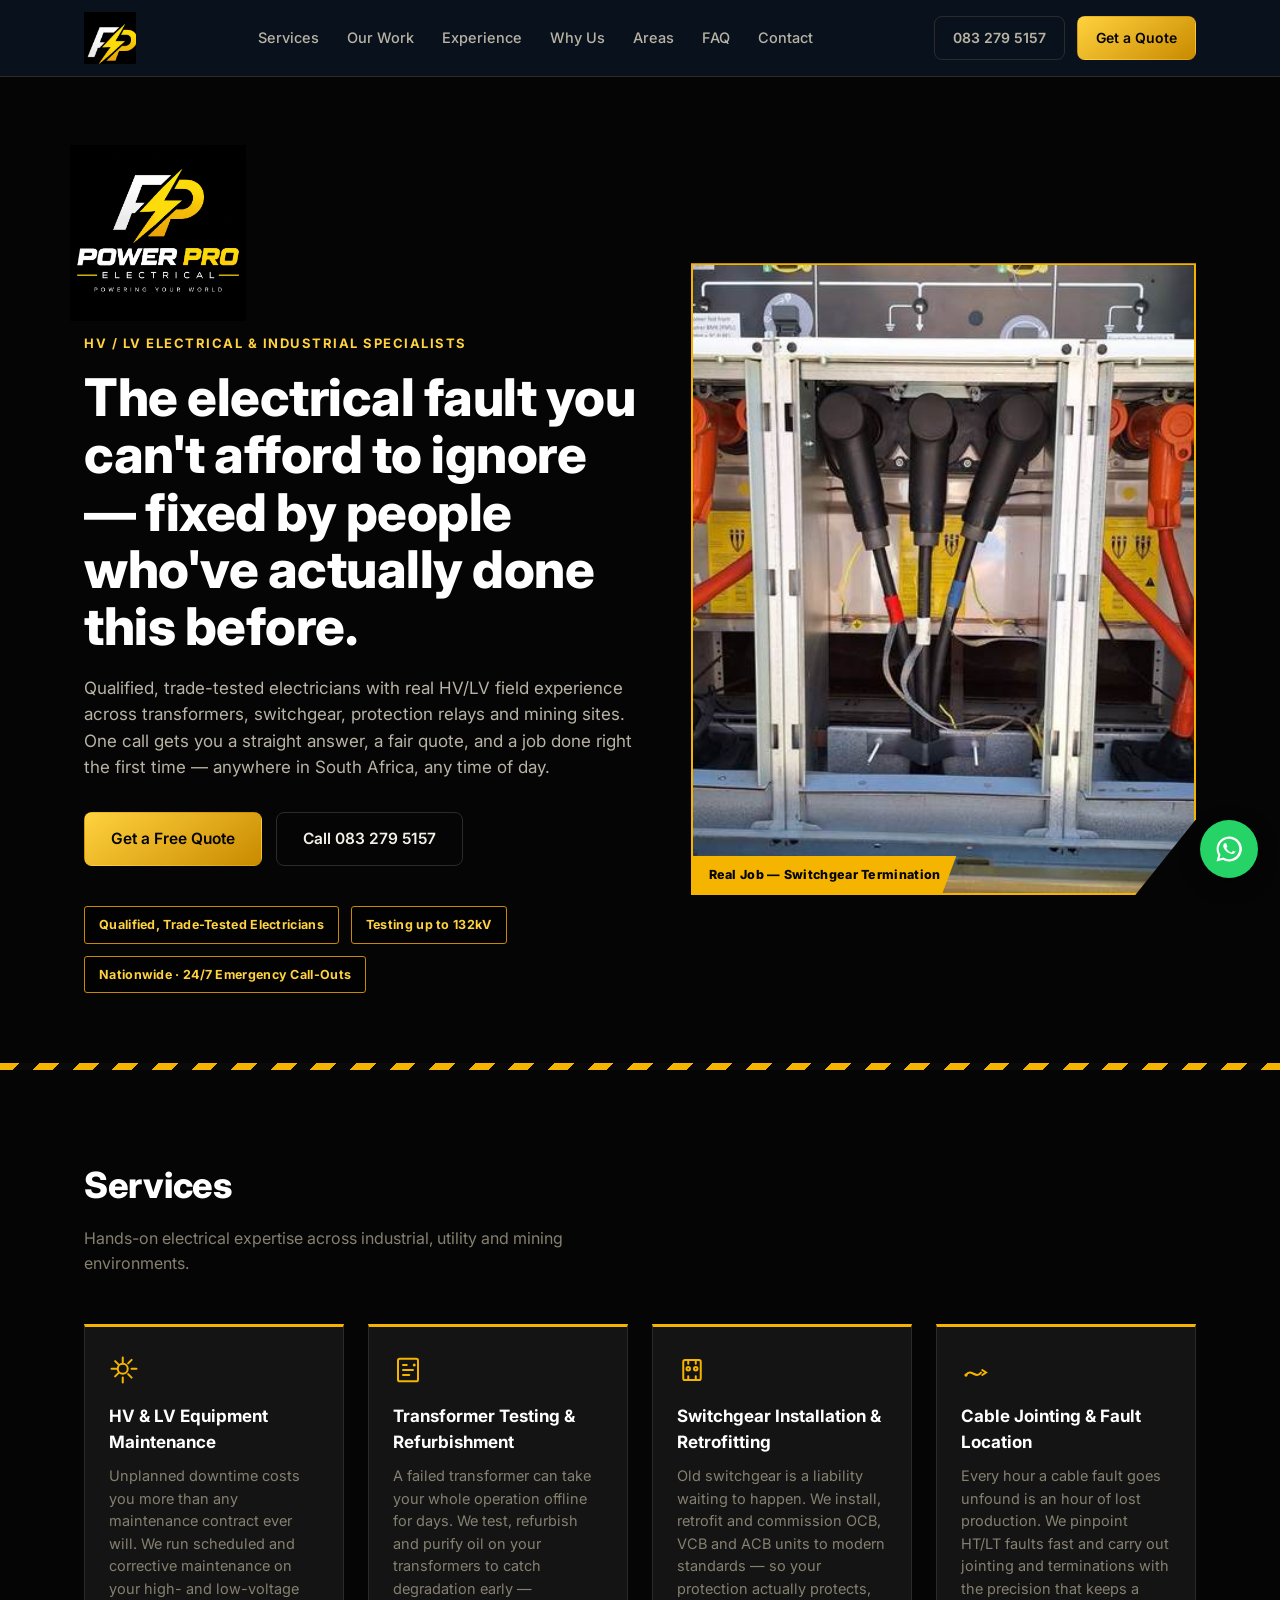
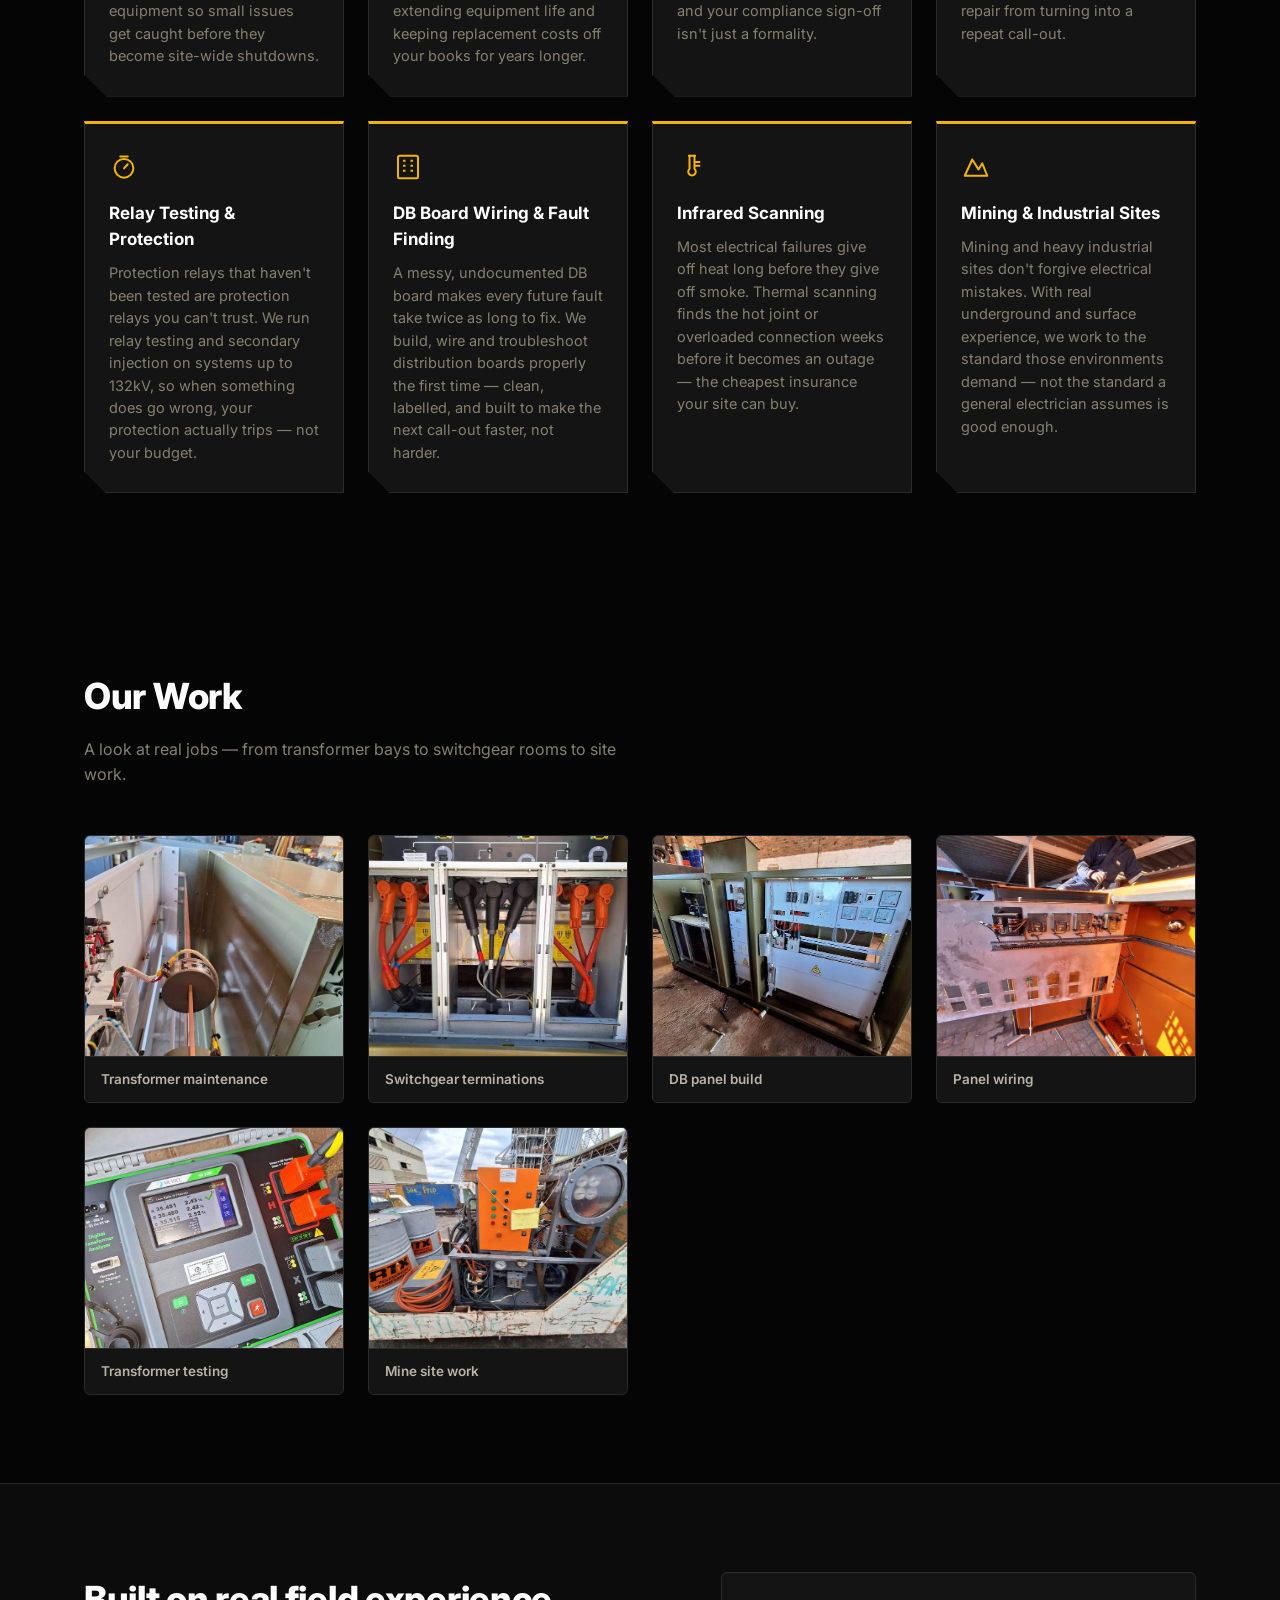
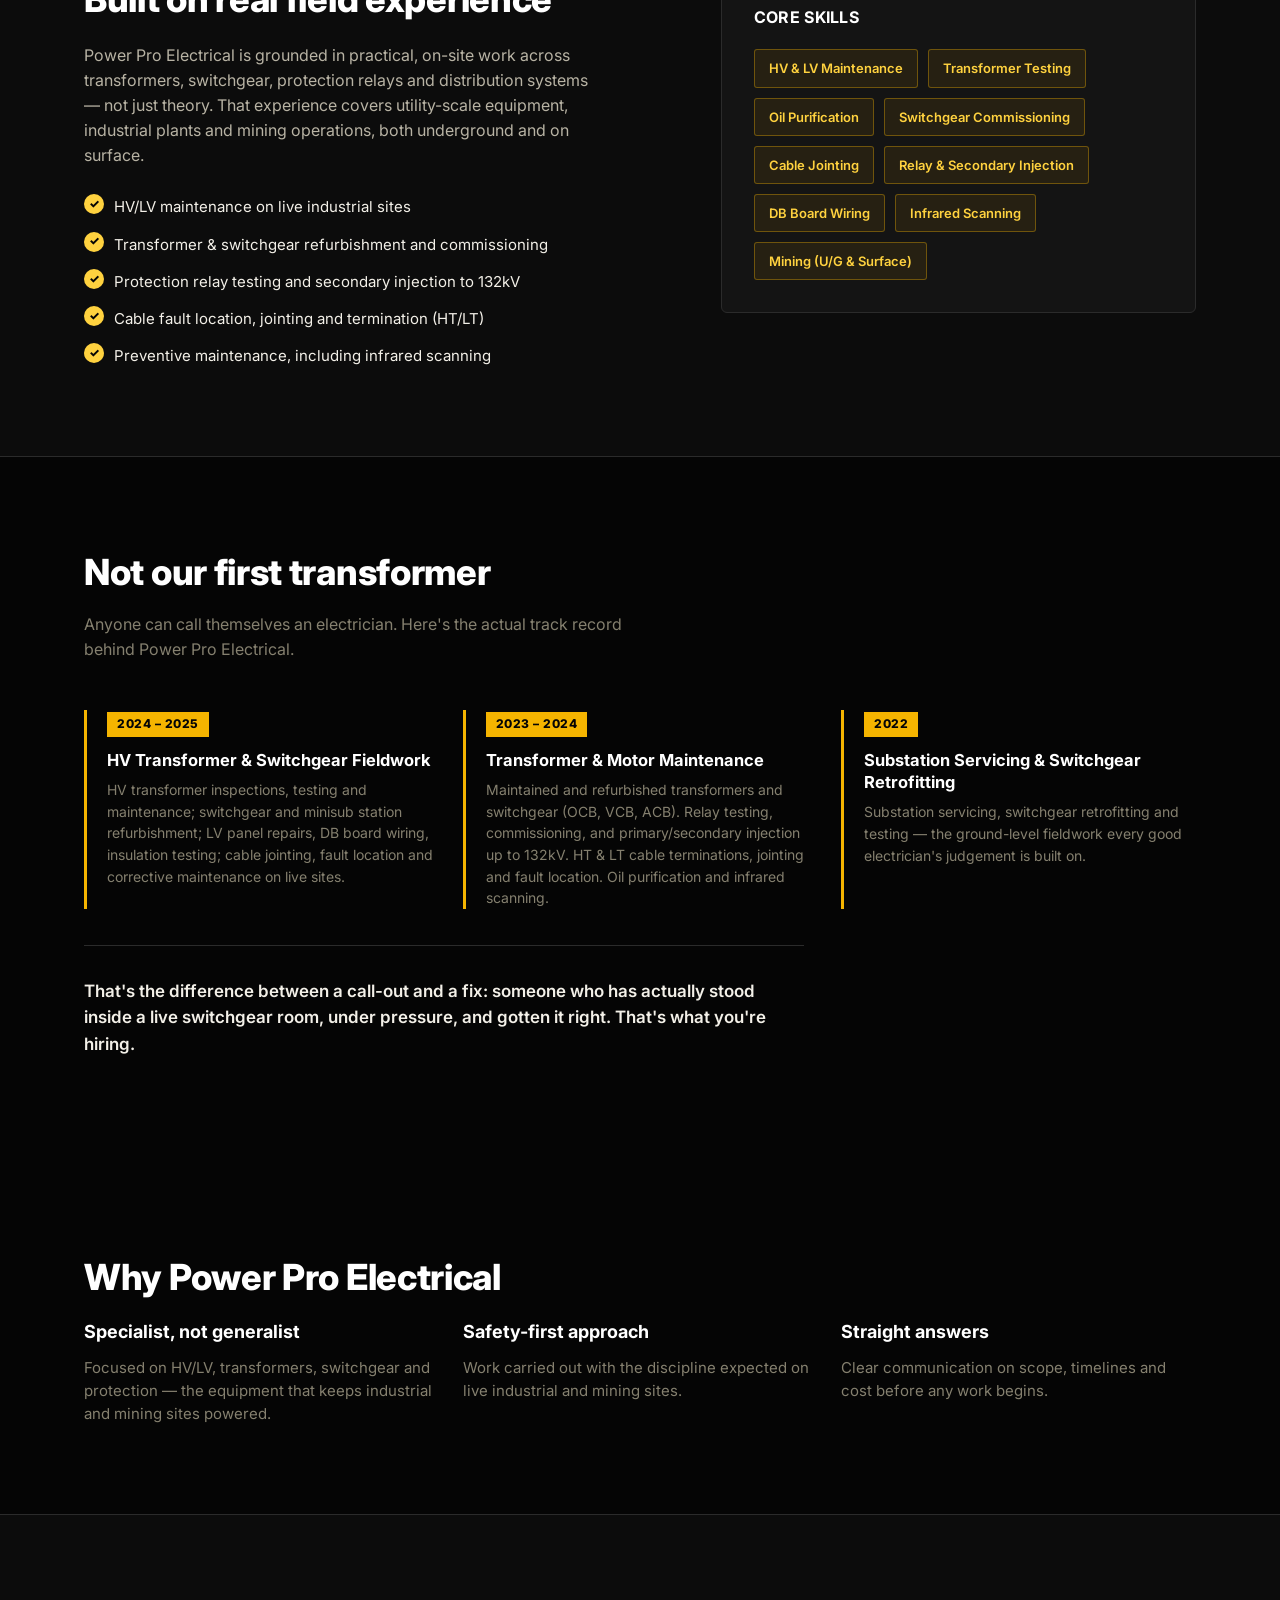
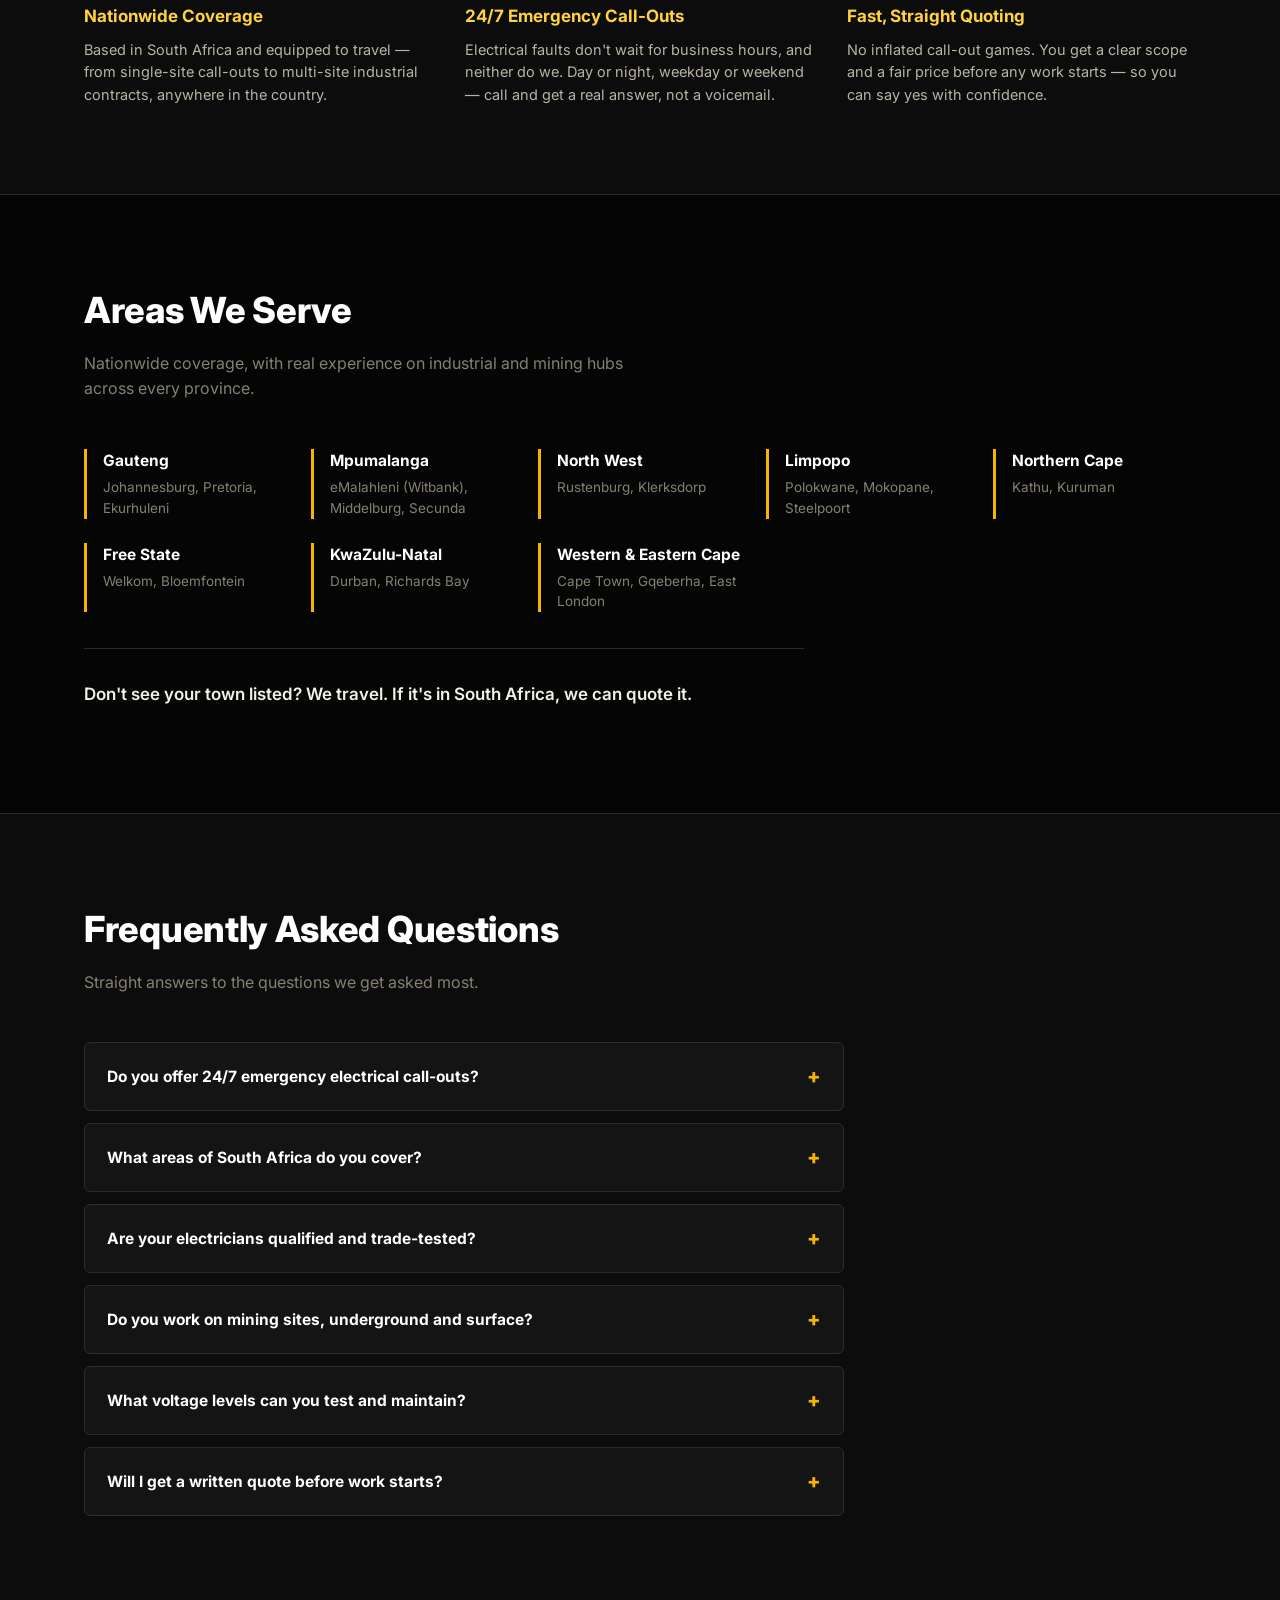
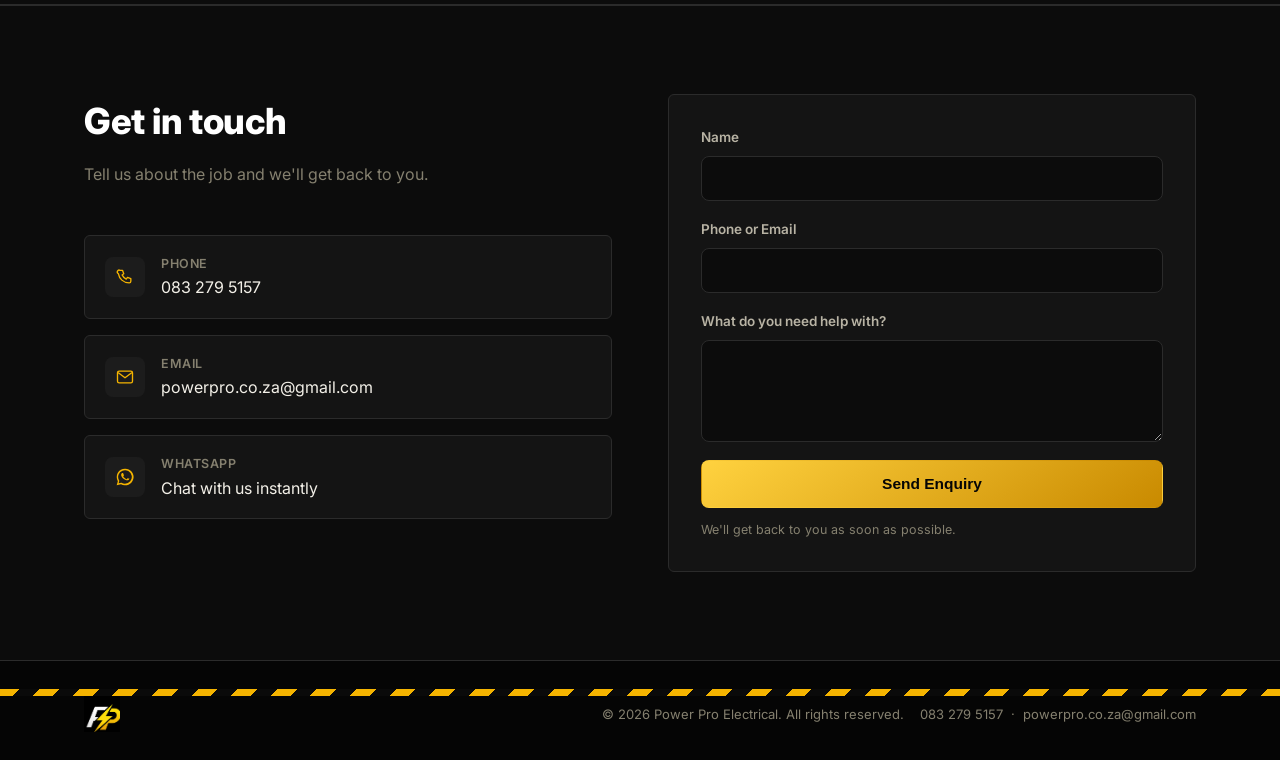
==== index.html @ 04af4ffd "Improve SEO and organic reach: Areas We Serve + FAQ content, richer structured data, image sitemap C" ====
<!DOCTYPE html>
<html lang="en">
<head>
<meta charset="UTF-8">
<meta name="viewport" content="width=device-width, initial-scale=1.0">
<title>Power Pro Electrical | HV/LV Industrial Electrical Specialists</title>
<meta name="description" content="Power Pro Electrical — HV/LV maintenance, transformer testing & refurbishment, switchgear installation, cable jointing, relay testing and mining/industrial electrical services.">
<link rel="canonical" href="https://powerproservices.co.za/">
<meta property="og:type" content="website">
<meta property="og:site_name" content="Power Pro Electrical">
<meta property="og:title" content="Power Pro Electrical | HV/LV Industrial Electrical Specialists">
<meta property="og:description" content="Qualified, trade-tested electricians with real HV/LV field experience across transformers, switchgear, protection relays and mining sites. Nationwide, 24/7 emergency call-outs.">
<meta property="og:url" content="https://powerproservices.co.za/">
<meta property="og:image" content="https://powerproservices.co.za/images/logo-full.jpg">
<meta property="og:image:width" content="1254">
<meta property="og:image:height" content="1254">
<meta name="twitter:card" content="summary_large_image">
<meta name="twitter:title" content="Power Pro Electrical | HV/LV Industrial Electrical Specialists">
<meta name="twitter:description" content="Qualified, trade-tested electricians — HV/LV, transformers, switchgear, mining sites. Nationwide, 24/7 emergency call-outs.">
<meta name="twitter:image" content="https://powerproservices.co.za/images/logo-full.jpg">
<script type="application/ld+json">
{
  "@context": "https://schema.org",
  "@type": "Electrician",
  "name": "Power Pro Electrical",
  "image": "https://powerproservices.co.za/images/logo-full.jpg",
  "telephone": "+27832795157",
  "email": "powerpro.co.za@gmail.com",
  "url": "https://powerproservices.co.za/",
  "areaServed": [
    {"@type": "AdministrativeArea", "name": "Gauteng"},
    {"@type": "AdministrativeArea", "name": "Mpumalanga"},
    {"@type": "AdministrativeArea", "name": "North West"},
    {"@type": "AdministrativeArea", "name": "Limpopo"},
    {"@type": "AdministrativeArea", "name": "Northern Cape"},
    {"@type": "AdministrativeArea", "name": "Free State"},
    {"@type": "AdministrativeArea", "name": "KwaZulu-Natal"},
    {"@type": "AdministrativeArea", "name": "Western Cape"},
    {"@type": "AdministrativeArea", "name": "Eastern Cape"}
  ],
  "priceRange": "$$",
  "openingHoursSpecification": {
    "@type": "OpeningHoursSpecification",
    "dayOfWeek": ["Monday","Tuesday","Wednesday","Thursday","Friday","Saturday","Sunday"],
    "opens": "00:00",
    "closes": "23:59"
  },
  "description": "Qualified, trade-tested electricians specialising in HV/LV maintenance, transformer testing & refurbishment, switchgear installation, cable jointing, relay protection testing and mining/industrial electrical work. Nationwide coverage with 24/7 emergency call-outs.",
  "hasOfferCatalog": {
    "@type": "OfferCatalog",
    "name": "Electrical Services",
    "itemListElement": [
      {"@type": "Offer", "itemOffered": {"@type": "Service", "name": "HV & LV Equipment Maintenance"}},
      {"@type": "Offer", "itemOffered": {"@type": "Service", "name": "Transformer Testing & Refurbishment"}},
      {"@type": "Offer", "itemOffered": {"@type": "Service", "name": "Switchgear Installation & Retrofitting"}},
      {"@type": "Offer", "itemOffered": {"@type": "Service", "name": "Cable Jointing & Fault Location"}},
      {"@type": "Offer", "itemOffered": {"@type": "Service", "name": "Relay Testing & Protection"}},
      {"@type": "Offer", "itemOffered": {"@type": "Service", "name": "DB Board Wiring & Fault Finding"}},
      {"@type": "Offer", "itemOffered": {"@type": "Service", "name": "Infrared Scanning"}},
      {"@type": "Offer", "itemOffered": {"@type": "Service", "name": "Mining & Industrial Electrical Services"}}
    ]
  }
}
</script>
<script type="application/ld+json">
{
  "@context": "https://schema.org",
  "@type": "FAQPage",
  "mainEntity": [
    {
      "@type": "Question",
      "name": "Do you offer 24/7 emergency electrical call-outs?",
      "acceptedAnswer": {"@type": "Answer", "text": "Yes. Electrical faults don't wait for business hours, so we take emergency call-outs any time, day or night, seven days a week, anywhere in South Africa."}
    },
    {
      "@type": "Question",
      "name": "What areas of South Africa do you cover?",
      "acceptedAnswer": {"@type": "Answer", "text": "We work nationwide — Gauteng, Mpumalanga, North West, Limpopo, Northern Cape, Free State, KwaZulu-Natal, Western Cape and Eastern Cape — from single-site call-outs to multi-site industrial and mining contracts."}
    },
    {
      "@type": "Question",
      "name": "Are your electricians qualified and trade-tested?",
      "acceptedAnswer": {"@type": "Answer", "text": "Yes. Power Pro Electrical is built on qualified, trade-tested electricians with real HV/LV field experience, not just classroom theory."}
    },
    {
      "@type": "Question",
      "name": "Do you work on mining sites, underground and surface?",
      "acceptedAnswer": {"@type": "Answer", "text": "Yes. We have real underground and surface mining experience and work to the safety and technical standard those environments demand."}
    },
    {
      "@type": "Question",
      "name": "What voltage levels can you test and maintain?",
      "acceptedAnswer": {"@type": "Answer", "text": "We carry out relay testing, secondary injection, transformer and switchgear work on systems up to 132kV, across HV and LV equipment."}
    },
    {
      "@type": "Question",
      "name": "Will I get a written quote before work starts?",
      "acceptedAnswer": {"@type": "Answer", "text": "Always. You get a clear scope and a fair, written quote before any work begins — no inflated call-out games."}
    }
  ]
}
</script>
<link rel="preconnect" href="https://fonts.googleapis.com">
<link rel="preconnect" href="https://fonts.gstatic.com" crossorigin>
<link href="https://fonts.googleapis.com/css2?family=Inter:wght@400;500;600;700;800&display=swap" rel="stylesheet">
<link rel="icon" href="favicon.png" type="image/png">
<link rel="stylesheet" href="style.css">
</head>
<body>

<header class="site-header" id="top">
  <div class="container header-inner">
    <a href="#top" class="logo">
      <img src="images/logo-icon.png" alt="Power Pro Electrical" class="logo-icon-img">
    </a>
    <nav class="main-nav" id="main-nav">
      <a href="#services">Services</a>
      <a href="#work">Our Work</a>
      <a href="#experience">Experience</a>
      <a href="#why">Why Us</a>
      <a href="#areas">Areas</a>
      <a href="#faq">FAQ</a>
      <a href="#contact">Contact</a>
    </nav>
    <div class="header-actions">
      <a href="tel:0832795157" class="btn btn-ghost header-phone">083 279 5157</a>
      <a href="#contact" class="btn btn-primary">Get a Quote</a>
    </div>
    <button class="nav-toggle" id="nav-toggle" aria-label="Toggle menu" aria-expanded="false">
      <span></span><span></span><span></span>
    </button>
  </div>
</header>

<main>

  <section class="hero">
    <div class="container hero-inner">
      <div class="hero-text">
        <img src="images/logo-full.jpg" alt="Power Pro Electrical" class="hero-logo">
        <p class="eyebrow">HV / LV Electrical &amp; Industrial Specialists</p>
        <h1>The electrical fault you can't afford to ignore — fixed by people who've actually done this before.</h1>
        <p class="hero-sub">Qualified, trade-tested electricians with real HV/LV field experience across transformers, switchgear, protection relays and mining sites. One call gets you a straight answer, a fair quote, and a job done right the first time — anywhere in South Africa, any time of day.</p>
        <div class="hero-actions">
          <a href="#contact" class="btn btn-primary btn-lg">Get a Free Quote</a>
          <a href="tel:0832795157" class="btn btn-outline btn-lg">Call 083 279 5157</a>
        </div>
        <ul class="hero-badges">
          <li>Qualified, Trade-Tested Electricians</li>
          <li>Testing up to 132kV</li>
          <li>Nationwide · 24/7 Emergency Call-Outs</li>
        </ul>
      </div>
      <div class="hero-photo">
        <img src="images/switchgear-termination.jpeg" alt="Switchgear cable terminations">
        <span class="hero-photo-tag">Real Job — Switchgear Termination</span>
      </div>
    </div>
    <div class="hazard-stripe"></div>
  </section>

  <section class="services" id="services">
    <div class="container">
      <h2 class="section-title">Services</h2>
      <p class="section-lead">Hands-on electrical expertise across industrial, utility and mining environments.</p>
      <div class="grid services-grid">
        <div class="card">
          <div class="card-icon"><svg viewBox="0 0 24 24" fill="none" stroke="currentColor" stroke-width="1.6"><path d="M11 2v4M11 18v4M2 11h4M18 11h4M4.9 4.9l2.8 2.8M15.3 15.3l2.8 2.8M4.9 17.1l2.8-2.8M15.3 6.7l2.8-2.8" stroke-linecap="round"/><circle cx="11" cy="11" r="4"/></svg></div>
          <h3>HV &amp; LV Equipment Maintenance</h3>
          <p>Unplanned downtime costs you more than any maintenance contract ever will. We run scheduled and corrective maintenance on your high- and low-voltage equipment so small issues get caught before they become site-wide shutdowns.</p>
        </div>
        <div class="card">
          <div class="card-icon"><svg viewBox="0 0 24 24" fill="none" stroke="currentColor" stroke-width="1.6"><rect x="4" y="3" width="16" height="18" rx="1.5"/><path d="M8 8h3M8 12h8M8 16h5" stroke-linecap="round"/><circle cx="17" cy="8" r="1.2" fill="currentColor" stroke="none"/></svg></div>
          <h3>Transformer Testing &amp; Refurbishment</h3>
          <p>A failed transformer can take your whole operation offline for days. We test, refurbish and purify oil on your transformers to catch degradation early — extending equipment life and keeping replacement costs off your books for years longer.</p>
        </div>
        <div class="card">
          <div class="card-icon"><svg viewBox="0 0 24 24" fill="none" stroke="currentColor" stroke-width="1.6"><rect x="5" y="4" width="14" height="16" rx="1.5"/><path d="M9 4v3M15 4v3M9 17v3M15 17v3" stroke-linecap="round"/><circle cx="9" cy="11" r="1.4"/><circle cx="15" cy="11" r="1.4"/></svg></div>
          <h3>Switchgear Installation &amp; Retrofitting</h3>
          <p>Old switchgear is a liability waiting to happen. We install, retrofit and commission OCB, VCB and ACB units to modern standards — so your protection actually protects, and your compliance sign-off isn't just a formality.</p>
        </div>
        <div class="card">
          <div class="card-icon"><svg viewBox="0 0 24 24" fill="none" stroke="currentColor" stroke-width="1.6" stroke-linecap="round"><path d="M4 16c4-6 8 4 12-2M17 12l3 2-3 2"/><circle cx="4" cy="16" r="1.3" fill="currentColor" stroke="none"/></svg></div>
          <h3>Cable Jointing &amp; Fault Location</h3>
          <p>Every hour a cable fault goes unfound is an hour of lost production. We pinpoint HT/LT faults fast and carry out jointing and terminations with the precision that keeps a repair from turning into a repeat call-out.</p>
        </div>
        <div class="card">
          <div class="card-icon"><svg viewBox="0 0 24 24" fill="none" stroke="currentColor" stroke-width="1.6"><circle cx="12" cy="13" r="7.5"/><path d="M12 13l3-3.2M9 3.5h6" stroke-linecap="round"/></svg></div>
          <h3>Relay Testing &amp; Protection</h3>
          <p>Protection relays that haven't been tested are protection relays you can't trust. We run relay testing and secondary injection on systems up to 132kV, so when something does go wrong, your protection actually trips — not your budget.</p>
        </div>
        <div class="card">
          <div class="card-icon"><svg viewBox="0 0 24 24" fill="none" stroke="currentColor" stroke-width="1.6"><rect x="4" y="3" width="16" height="18" rx="1.5"/><path d="M8 7h2M14 7h2M8 11h2M14 11h2M8 15h2M14 15h2"/></svg></div>
          <h3>DB Board Wiring &amp; Fault Finding</h3>
          <p>A messy, undocumented DB board makes every future fault take twice as long to fix. We build, wire and troubleshoot distribution boards properly the first time — clean, labelled, and built to make the next call-out faster, not harder.</p>
        </div>
        <div class="card">
          <div class="card-icon"><svg viewBox="0 0 24 24" fill="none" stroke="currentColor" stroke-width="1.6" stroke-linecap="round"><path d="M10 3v10.5a3 3 0 1 0 4 0V3"/><path d="M9.5 3h5"/><path d="M15 8h3M15 11h3"/></svg></div>
          <h3>Infrared Scanning</h3>
          <p>Most electrical failures give off heat long before they give off smoke. Thermal scanning finds the hot joint or overloaded connection weeks before it becomes an outage — the cheapest insurance your site can buy.</p>
        </div>
        <div class="card">
          <div class="card-icon"><svg viewBox="0 0 24 24" fill="none" stroke="currentColor" stroke-width="1.6" stroke-linecap="round" stroke-linejoin="round"><path d="M3 19l6-13 5 8 3-5 4 10z"/></svg></div>
          <h3>Mining &amp; Industrial Sites</h3>
          <p>Mining and heavy industrial sites don't forgive electrical mistakes. With real underground and surface experience, we work to the standard those environments demand — not the standard a general electrician assumes is good enough.</p>
        </div>
      </div>
    </div>
  </section>

  <section class="gallery" id="work">
    <div class="container">
      <h2 class="section-title">Our Work</h2>
      <p class="section-lead">A look at real jobs — from transformer bays to switchgear rooms to site work.</p>
      <div class="grid gallery-grid">
        <figure class="gallery-item">
          <img src="images/transformer-internal.jpeg" alt="Transformer internals during maintenance" loading="lazy">
          <figcaption>Transformer maintenance</figcaption>
        </figure>
        <figure class="gallery-item">
          <img src="images/switchgear-termination.jpeg" alt="Switchgear cable terminations" loading="lazy">
          <figcaption>Switchgear terminations</figcaption>
        </figure>
        <figure class="gallery-item">
          <img src="images/db-panel-build.jpeg" alt="Distribution board panel build" loading="lazy">
          <figcaption>DB panel build</figcaption>
        </figure>
        <figure class="gallery-item">
          <img src="images/panel-wiring.jpeg" alt="Panel wiring installation" loading="lazy">
          <figcaption>Panel wiring</figcaption>
        </figure>
        <figure class="gallery-item">
          <img src="images/transformer-testing.jpeg" alt="Digital transformer analyser during testing" loading="lazy">
          <figcaption>Transformer testing</figcaption>
        </figure>
        <figure class="gallery-item">
          <img src="images/mine-site-oil-purification.jpeg" alt="Oil purification equipment on a mine site" loading="lazy">
          <figcaption>Mine site work</figcaption>
        </figure>
      </div>
    </div>
  </section>

  <section class="expertise" id="expertise">
    <div class="container expertise-inner">
      <div class="expertise-copy">
        <h2 class="section-title">Built on real field experience</h2>
        <p>Power Pro Electrical is grounded in practical, on-site work across transformers, switchgear, protection relays and distribution systems — not just theory. That experience covers utility-scale equipment, industrial plants and mining operations, both underground and on surface.</p>
        <ul class="checklist">
          <li>HV/LV maintenance on live industrial sites</li>
          <li>Transformer &amp; switchgear refurbishment and commissioning</li>
          <li>Protection relay testing and secondary injection to 132kV</li>
          <li>Cable fault location, jointing and termination (HT/LT)</li>
          <li>Preventive maintenance, including infrared scanning</li>
        </ul>
      </div>
      <div class="expertise-panel">
        <h3>Core Skills</h3>
        <div class="skill-tags">
          <span>HV &amp; LV Maintenance</span>
          <span>Transformer Testing</span>
          <span>Oil Purification</span>
          <span>Switchgear Commissioning</span>
          <span>Cable Jointing</span>
          <span>Relay &amp; Secondary Injection</span>
          <span>DB Board Wiring</span>
          <span>Infrared Scanning</span>
          <span>Mining (U/G &amp; Surface)</span>
        </div>
      </div>
    </div>
  </section>

  <section class="experience" id="experience">
    <div class="container">
      <h2 class="section-title">Not our first transformer</h2>
      <p class="section-lead">Anyone can call themselves an electrician. Here's the actual track record behind Power Pro Electrical.</p>
      <div class="grid timeline-grid">
        <div class="timeline-item">
          <span class="timeline-date">2024 – 2025</span>
          <h3>HV Transformer &amp; Switchgear Fieldwork</h3>
          <p>HV transformer inspections, testing and maintenance; switchgear and minisub station refurbishment; LV panel repairs, DB board wiring, insulation testing; cable jointing, fault location and corrective maintenance on live sites.</p>
        </div>
        <div class="timeline-item">
          <span class="timeline-date">2023 – 2024</span>
          <h3>Transformer &amp; Motor Maintenance</h3>
          <p>Maintained and refurbished transformers and switchgear (OCB, VCB, ACB). Relay testing, commissioning, and primary/secondary injection up to 132kV. HT &amp; LT cable terminations, jointing and fault location. Oil purification and infrared scanning.</p>
        </div>
        <div class="timeline-item">
          <span class="timeline-date">2022</span>
          <h3>Substation Servicing &amp; Switchgear Retrofitting</h3>
          <p>Substation servicing, switchgear retrofitting and testing — the ground-level fieldwork every good electrician's judgement is built on.</p>
        </div>
      </div>
      <p class="experience-close">That's the difference between a call-out and a fix: someone who has actually stood inside a live switchgear room, under pressure, and gotten it right. That's what you're hiring.</p>
    </div>
  </section>

  <section class="why" id="why">
    <div class="container">
      <h2 class="section-title">Why Power Pro Electrical</h2>
      <div class="grid why-grid">
        <div class="why-item">
          <h3>Specialist, not generalist</h3>
          <p>Focused on HV/LV, transformers, switchgear and protection — the equipment that keeps industrial and mining sites powered.</p>
        </div>
        <div class="why-item">
          <h3>Safety-first approach</h3>
          <p>Work carried out with the discipline expected on live industrial and mining sites.</p>
        </div>
        <div class="why-item">
          <h3>Straight answers</h3>
          <p>Clear communication on scope, timelines and cost before any work begins.</p>
        </div>
      </div>
    </div>
  </section>

  <section class="coverage" id="coverage">
    <div class="container coverage-inner">
      <div class="coverage-item">
        <h3>Nationwide Coverage</h3>
        <p>Based in South Africa and equipped to travel — from single-site call-outs to multi-site industrial contracts, anywhere in the country.</p>
      </div>
      <div class="coverage-item">
        <h3>24/7 Emergency Call-Outs</h3>
        <p>Electrical faults don't wait for business hours, and neither do we. Day or night, weekday or weekend — call and get a real answer, not a voicemail.</p>
      </div>
      <div class="coverage-item">
        <h3>Fast, Straight Quoting</h3>
        <p>No inflated call-out games. You get a clear scope and a fair price before any work starts — so you can say yes with confidence.</p>
      </div>
    </div>
  </section>

  <section class="areas" id="areas">
    <div class="container">
      <h2 class="section-title">Areas We Serve</h2>
      <p class="section-lead">Nationwide coverage, with real experience on industrial and mining hubs across every province.</p>
      <div class="grid areas-grid">
        <div class="area-item"><h3>Gauteng</h3><p>Johannesburg, Pretoria, Ekurhuleni</p></div>
        <div class="area-item"><h3>Mpumalanga</h3><p>eMalahleni (Witbank), Middelburg, Secunda</p></div>
        <div class="area-item"><h3>North West</h3><p>Rustenburg, Klerksdorp</p></div>
        <div class="area-item"><h3>Limpopo</h3><p>Polokwane, Mokopane, Steelpoort</p></div>
        <div class="area-item"><h3>Northern Cape</h3><p>Kathu, Kuruman</p></div>
        <div class="area-item"><h3>Free State</h3><p>Welkom, Bloemfontein</p></div>
        <div class="area-item"><h3>KwaZulu-Natal</h3><p>Durban, Richards Bay</p></div>
        <div class="area-item"><h3>Western &amp; Eastern Cape</h3><p>Cape Town, Gqeberha, East London</p></div>
      </div>
      <p class="experience-close">Don't see your town listed? We travel. If it's in South Africa, we can quote it.</p>
    </div>
  </section>

  <section class="faq" id="faq">
    <div class="container">
      <h2 class="section-title">Frequently Asked Questions</h2>
      <p class="section-lead">Straight answers to the questions we get asked most.</p>
      <div class="faq-list">
        <details class="faq-item">
          <summary>Do you offer 24/7 emergency electrical call-outs?</summary>
          <p>Yes. Electrical faults don't wait for business hours, so we take emergency call-outs any time, day or night, seven days a week, anywhere in South Africa.</p>
        </details>
        <details class="faq-item">
          <summary>What areas of South Africa do you cover?</summary>
          <p>We work nationwide — from single-site call-outs to multi-site industrial and mining contracts, in every province.</p>
        </details>
        <details class="faq-item">
          <summary>Are your electricians qualified and trade-tested?</summary>
          <p>Yes. Power Pro Electrical is built on qualified, trade-tested electricians with real HV/LV field experience, not just classroom theory.</p>
        </details>
        <details class="faq-item">
          <summary>Do you work on mining sites, underground and surface?</summary>
          <p>Yes. We have real underground and surface mining experience and work to the safety and technical standard those environments demand.</p>
        </details>
        <details class="faq-item">
          <summary>What voltage levels can you test and maintain?</summary>
          <p>We carry out relay testing, secondary injection, transformer and switchgear work on systems up to 132kV, across HV and LV equipment.</p>
        </details>
        <details class="faq-item">
          <summary>Will I get a written quote before work starts?</summary>
          <p>Always. You get a clear scope and a fair, written quote before any work begins — no inflated call-out games.</p>
        </details>
      </div>
    </div>
  </section>

  <section class="contact" id="contact">
    <div class="container contact-inner">
      <div class="contact-info">
        <h2 class="section-title">Get in touch</h2>
        <p class="section-lead">Tell us about the job and we'll get back to you.</p>
        <div class="contact-methods">
          <a href="tel:0832795157" class="contact-method">
            <span class="contact-icon"><svg viewBox="0 0 24 24" fill="none" stroke="currentColor" stroke-width="1.6" stroke-linecap="round" stroke-linejoin="round"><path d="M6 4h3l1.5 4-2 1.5a11 11 0 0 0 5 5l1.5-2 4 1.5v3a2 2 0 0 1-2 2C10 19 5 14 4 8a2 2 0 0 1 2-4z"/></svg></span>
            <span>
              <strong>Phone</strong>
              083 279 5157
            </span>
          </a>
          <a href="mailto:powerpro.co.za@gmail.com" class="contact-method">
            <span class="contact-icon"><svg viewBox="0 0 24 24" fill="none" stroke="currentColor" stroke-width="1.6" stroke-linecap="round" stroke-linejoin="round"><rect x="3" y="5" width="18" height="14" rx="2"/><path d="M4 7l8 6 8-6"/></svg></span>
            <span>
              <strong>Email</strong>
              powerpro.co.za@gmail.com
            </span>
          </a>
          <a href="https://wa.me/27832795157?text=Hi%20Power%20Pro%20Electrical%2C%20I%27d%20like%20a%20quote" class="contact-method" target="_blank" rel="noopener">
            <span class="contact-icon"><svg viewBox="0 0 24 24" fill="currentColor" stroke="none"><path d="M17.5 14.4c-.3-.1-1.6-.8-1.9-.9-.2-.1-.4-.1-.6.1-.2.3-.7.9-.8 1-.2.2-.3.2-.5.1-.3-.1-1.2-.4-2.2-1.4-.8-.7-1.4-1.6-1.5-1.9-.2-.3 0-.4.1-.6l.4-.4c.1-.1.2-.3.2-.4.1-.1 0-.3 0-.4-.1-.1-.6-1.4-.8-1.9-.2-.5-.4-.4-.6-.4h-.5c-.2 0-.4.1-.6.3-.2.3-.8.8-.8 1.9s.8 2.2.9 2.4c.1.2 1.6 2.5 4 3.4.6.2 1 .4 1.3.5.6.2 1.1.1 1.5.1.5-.1 1.6-.6 1.8-1.3.2-.6.2-1.2.2-1.3-.1-.1-.2-.2-.5-.3z"/><path d="M12 2a10 10 0 0 0-8.6 15L2 22l5.2-1.4A10 10 0 1 0 12 2zm0 18.2a8.2 8.2 0 0 1-4.2-1.2l-.3-.2-3.1.8.8-3-.2-.3A8.2 8.2 0 1 1 12 20.2z"/></svg></span>
            <span>
              <strong>WhatsApp</strong>
              Chat with us instantly
            </span>
          </a>
        </div>
      </div>
      <form class="contact-form" id="contact-form">
        <label>
          Name
          <input type="text" name="name" required autocomplete="name">
        </label>
        <label>
          Phone or Email
          <input type="text" name="reply_to" required autocomplete="tel">
        </label>
        <label>
          What do you need help with?
          <textarea name="message" rows="4" required></textarea>
        </label>
        <button type="submit" class="btn btn-primary btn-lg">Send Enquiry</button>
        <p class="form-note" id="form-note">We'll get back to you as soon as possible.</p>
      </form>
    </div>
  </section>

</main>

<footer class="site-footer">
  <div class="hazard-stripe"></div>
  <div class="container footer-inner">
    <img src="images/logo-icon.png" alt="Power Pro Electrical" class="footer-logo">
    <span>&copy; <span id="year"></span> Power Pro Electrical. All rights reserved.</span>
    <span class="footer-contact">083 279 5157 &nbsp;·&nbsp; powerpro.co.za@gmail.com</span>
  </div>
</footer>

<a href="https://wa.me/27832795157?text=Hi%20Power%20Pro%20Electrical%2C%20I%27d%20like%20a%20quote" class="whatsapp-float" target="_blank" rel="noopener" aria-label="Chat on WhatsApp">
  <svg viewBox="0 0 24 24" fill="currentColor" stroke="none"><path d="M17.5 14.4c-.3-.1-1.6-.8-1.9-.9-.2-.1-.4-.1-.6.1-.2.3-.7.9-.8 1-.2.2-.3.2-.5.1-.3-.1-1.2-.4-2.2-1.4-.8-.7-1.4-1.6-1.5-1.9-.2-.3 0-.4.1-.6l.4-.4c.1-.1.2-.3.2-.4.1-.1 0-.3 0-.4-.1-.1-.6-1.4-.8-1.9-.2-.5-.4-.4-.6-.4h-.5c-.2 0-.4.1-.6.3-.2.3-.8.8-.8 1.9s.8 2.2.9 2.4c.1.2 1.6 2.5 4 3.4.6.2 1 .4 1.3.5.6.2 1.1.1 1.5.1.5-.1 1.6-.6 1.8-1.3.2-.6.2-1.2.2-1.3-.1-.1-.2-.2-.5-.3z"/><path d="M12 2a10 10 0 0 0-8.6 15L2 22l5.2-1.4A10 10 0 1 0 12 2zm0 18.2a8.2 8.2 0 0 1-4.2-1.2l-.3-.2-3.1.8.8-3-.2-.3A8.2 8.2 0 1 1 12 20.2z"/></svg>
</a>

<script src="script.js"></script>
</body>
</html>
---- style.css ----
:root {
  --navy-950: #050505;
  --navy-900: #0c0c0c;
  --navy-800: #141414;
  --navy-700: #1c1c1c;
  --navy-border: #2b2b2b;
  --amber-400: #ffd23f;
  --amber-500: #f5b400;
  --amber-600: #c98a00;
  --ink: #f3f0e8;
  --ink-dim: #b8b3a4;
  --ink-mute: #85806f;
  --white: #ffffff;
  --radius: 6px;
  --shadow: 0 8px 24px rgba(0, 0, 0, 0.5);
  --max-width: 1160px;
  --font: 'Inter', -apple-system, BlinkMacSystemFont, 'Segoe UI', sans-serif;
}

* { box-sizing: border-box; }

.hazard-stripe {
  height: 7px;
  background: repeating-linear-gradient(
    -45deg,
    var(--amber-500), var(--amber-500) 14px,
    #0a0a0a 14px, #0a0a0a 28px
  );
}

html { scroll-behavior: smooth; }

body {
  margin: 0;
  font-family: var(--font);
  background: var(--navy-950);
  color: var(--ink);
  line-height: 1.55;
  -webkit-font-smoothing: antialiased;
}

img { max-width: 100%; display: block; }

a { color: inherit; text-decoration: none; }

.container {
  max-width: var(--max-width);
  margin: 0 auto;
  padding: 0 24px;
}

/* ---------- Header ---------- */

.site-header {
  position: sticky;
  top: 0;
  z-index: 100;
  background: rgba(10, 20, 32, 0.9);
  backdrop-filter: blur(8px);
  border-bottom: 1px solid var(--navy-border);
}

.header-inner {
  display: flex;
  align-items: center;
  justify-content: space-between;
  height: 76px;
  gap: 24px;
}

.logo {
  display: flex;
  align-items: center;
  gap: 10px;
  flex-shrink: 0;
}

.logo-icon-img { height: 52px; width: 52px; display: block; }

.logo-text {
  font-weight: 800;
  font-size: 17px;
  letter-spacing: 0.5px;
  line-height: 1.1;
  color: var(--white);
}

.logo-text span {
  display: block;
  font-size: 11px;
  font-weight: 600;
  letter-spacing: 2px;
  color: var(--amber-400);
}

.main-nav {
  display: flex;
  gap: 28px;
  flex: 1;
  justify-content: center;
}

.main-nav a {
  font-size: 14.5px;
  font-weight: 500;
  color: var(--ink-dim);
  transition: color 0.15s;
}

.main-nav a:hover { color: var(--amber-400); }

.header-actions {
  display: flex;
  align-items: center;
  gap: 12px;
  flex-shrink: 0;
}

.header-phone {
  display: none;
}

@media (min-width: 640px) {
  .header-phone { display: inline-flex; }
}

.nav-toggle {
  display: none;
  flex-direction: column;
  justify-content: center;
  gap: 5px;
  width: 40px;
  height: 40px;
  background: none;
  border: 1px solid var(--navy-border);
  border-radius: 8px;
  cursor: pointer;
}

.nav-toggle span {
  width: 18px;
  height: 2px;
  background: var(--ink);
  margin: 0 auto;
  transition: transform 0.2s, opacity 0.2s;
}

/* ---------- Buttons ---------- */

.btn {
  display: inline-flex;
  align-items: center;
  justify-content: center;
  padding: 10px 18px;
  border-radius: 8px;
  font-weight: 600;
  font-size: 14px;
  border: 1px solid transparent;
  cursor: pointer;
  transition: transform 0.12s, background 0.15s, border-color 0.15s;
  white-space: nowrap;
}

.btn:hover { transform: translateY(-1px); }

.btn-primary {
  background: linear-gradient(145deg, var(--amber-400), var(--amber-600));
  color: var(--navy-950);
}

.btn-ghost {
  background: transparent;
  color: var(--ink-dim);
  border-color: var(--navy-border);
}

.btn-ghost:hover { color: var(--amber-400); border-color: var(--amber-500); }

.btn-outline {
  background: transparent;
  color: var(--ink);
  border-color: var(--navy-border);
}

.btn-outline:hover { border-color: var(--amber-500); color: var(--amber-400); }

.btn-lg { padding: 14px 26px; font-size: 15.5px; }

/* ---------- Hero ---------- */

.hero {
  position: relative;
  padding: 88px 0 0;
  background: var(--navy-950);
}

.hero-inner {
  display: grid;
  grid-template-columns: 1.05fr 0.95fr;
  gap: 48px;
  align-items: center;
  padding-bottom: 70px;
}

.hero-photo {
  position: relative;
  clip-path: polygon(0 0, 100% 0, 100% 88%, 88% 100%, 0 100%);
  border: 2px solid var(--amber-500);
  aspect-ratio: 4 / 5;
  background: var(--navy-800);
}

.hero-photo img { width: 100%; height: 100%; object-fit: cover; }

.hero-logo { width: 176px; height: 176px; margin: -20px 0 12px -14px; }

.hero-photo-tag {
  position: absolute;
  left: 0;
  bottom: 0;
  background: var(--amber-500);
  color: var(--navy-950);
  font-weight: 800;
  font-size: 12.5px;
  letter-spacing: 0.3px;
  padding: 9px 16px;
  clip-path: polygon(0 0, 100% 0, calc(100% - 14px) 100%, 0 100%);
}

.eyebrow {
  color: var(--amber-400);
  font-weight: 700;
  font-size: 13px;
  letter-spacing: 1.5px;
  text-transform: uppercase;
  margin: 0 0 16px;
}

.hero h1 {
  font-size: clamp(32px, 5vw, 52px);
  line-height: 1.1;
  margin: 0 0 20px;
  font-weight: 800;
  color: var(--white);
  letter-spacing: -0.5px;
}

.hero-sub {
  font-size: 17px;
  color: var(--ink-dim);
  max-width: 620px;
  margin: 0 0 32px;
}

.hero-actions {
  display: flex;
  gap: 14px;
  flex-wrap: wrap;
  margin-bottom: 40px;
}

.hero-badges {
  display: flex;
  gap: 12px;
  flex-wrap: wrap;
  list-style: none;
  padding: 0;
  margin: 0;
}

.hero-badges li {
  font-size: 12.5px;
  font-weight: 700;
  letter-spacing: 0.3px;
  color: var(--amber-400);
  background: rgba(0, 0, 0, 0.55);
  border: 1px solid var(--amber-600);
  padding: 8px 14px;
  border-radius: 3px;
}

/* ---------- Sections generic ---------- */

section { padding: 88px 0; }

.section-title {
  font-size: clamp(26px, 3.5vw, 36px);
  font-weight: 800;
  color: var(--white);
  margin: 0 0 12px;
  letter-spacing: -0.3px;
}

.section-lead {
  color: var(--ink-mute);
  font-size: 16px;
  max-width: 560px;
  margin: 0 0 48px;
}

.grid { display: grid; gap: 24px; }

/* ---------- Services ---------- */

.services { background: var(--navy-950); }

.services-grid {
  grid-template-columns: repeat(auto-fit, minmax(240px, 1fr));
}

.card {
  background: var(--navy-800);
  border: 1px solid var(--navy-border);
  border-top: 3px solid var(--amber-500);
  clip-path: polygon(0 0, 100% 0, 100% 100%, 22px 100%, 0 calc(100% - 22px));
  padding: 28px 24px;
  transition: border-color 0.15s, transform 0.15s, background 0.15s;
}

.card:hover {
  border-color: var(--amber-500);
  background: var(--navy-700);
  transform: translateY(-3px);
}

.card-icon {
  width: 30px;
  height: 30px;
  color: var(--amber-500);
  margin-bottom: 18px;
}

.card-icon svg { width: 100%; height: 100%; }

.card h3 {
  font-size: 17px;
  margin: 0 0 10px;
  color: var(--white);
  font-weight: 700;
}

.card p {
  font-size: 14.5px;
  color: var(--ink-mute);
  margin: 0;
}

/* ---------- Gallery ---------- */

.gallery { background: var(--navy-950); }

.gallery-grid {
  grid-template-columns: repeat(auto-fit, minmax(260px, 1fr));
}

.gallery-item {
  margin: 0;
  border-radius: var(--radius);
  overflow: hidden;
  border: 1px solid var(--navy-border);
  background: var(--navy-800);
}

.gallery-item img {
  width: 100%;
  height: 220px;
  object-fit: cover;
  display: block;
  transition: transform 0.25s ease;
}

.gallery-item:hover img { transform: scale(1.04); }

.gallery-item figcaption {
  padding: 12px 16px;
  font-size: 13.5px;
  font-weight: 600;
  color: var(--ink-dim);
  border-top: 1px solid var(--navy-border);
}

/* ---------- Expertise ---------- */

.expertise {
  background: var(--navy-900);
  border-top: 1px solid var(--navy-border);
  border-bottom: 1px solid var(--navy-border);
}

.expertise-inner {
  display: grid;
  grid-template-columns: 1.1fr 0.9fr;
  gap: 56px;
  align-items: start;
}

.expertise-copy p {
  color: var(--ink-dim);
  font-size: 16px;
  max-width: 520px;
}

.checklist {
  list-style: none;
  padding: 0;
  margin: 28px 0 0;
  display: grid;
  gap: 14px;
}

.checklist li {
  position: relative;
  padding-left: 30px;
  font-size: 15px;
  color: var(--ink);
}

.checklist li::before {
  content: "✓";
  position: absolute;
  left: 0;
  top: -1px;
  color: var(--navy-950);
  background: var(--amber-400);
  width: 20px;
  height: 20px;
  border-radius: 50%;
  font-size: 12px;
  font-weight: 800;
  display: flex;
  align-items: center;
  justify-content: center;
}

.expertise-panel {
  background: var(--navy-800);
  border: 1px solid var(--navy-border);
  border-radius: var(--radius);
  padding: 32px;
}

.expertise-panel h3 {
  margin: 0 0 20px;
  color: var(--white);
  font-size: 16px;
  font-weight: 700;
  letter-spacing: 0.3px;
  text-transform: uppercase;
}

.skill-tags {
  display: flex;
  flex-wrap: wrap;
  gap: 10px;
}

.skill-tags span {
  font-size: 13px;
  font-weight: 600;
  color: var(--amber-400);
  background: rgba(245, 180, 0, 0.08);
  border: 1px solid rgba(245, 180, 0, 0.35);
  padding: 8px 14px;
  border-radius: 3px;
}

/* ---------- Experience ---------- */

.experience { background: var(--navy-950); }

.timeline-grid {
  grid-template-columns: repeat(auto-fit, minmax(260px, 1fr));
  margin-bottom: 36px;
}

.timeline-item {
  border-left: 3px solid var(--amber-500);
  padding-left: 20px;
}

.timeline-date {
  display: inline-block;
  font-size: 12px;
  font-weight: 800;
  letter-spacing: 0.5px;
  color: var(--navy-950);
  background: var(--amber-500);
  padding: 3px 10px;
  margin-bottom: 12px;
}

.timeline-item h3 {
  color: var(--white);
  font-size: 16.5px;
  margin: 0 0 8px;
  line-height: 1.35;
}

.timeline-item p {
  color: var(--ink-mute);
  font-size: 14px;
  margin: 0;
}

.experience-close {
  font-size: 17px;
  color: var(--ink);
  max-width: 720px;
  font-weight: 600;
  border-top: 1px solid var(--navy-border);
  padding-top: 32px;
}

/* ---------- Coverage ---------- */

.coverage { background: var(--navy-900); border-top: 1px solid var(--navy-border); border-bottom: 1px solid var(--navy-border); }

.coverage-inner {
  display: grid;
  grid-template-columns: repeat(auto-fit, minmax(240px, 1fr));
  gap: 32px;
}

.coverage-item h3 {
  color: var(--amber-400);
  font-size: 17px;
  margin: 0 0 10px;
}

.coverage-item p {
  color: var(--ink-dim);
  font-size: 14.5px;
  margin: 0;
}

/* ---------- Why ---------- */

.why-grid {
  grid-template-columns: repeat(auto-fit, minmax(240px, 1fr));
}

.why-item h3 {
  color: var(--white);
  font-size: 18px;
  margin: 0 0 10px;
}

.why-item p {
  color: var(--ink-mute);
  font-size: 15px;
  margin: 0;
}

/* ---------- Areas ---------- */

.areas { background: var(--navy-950); }

.areas-grid {
  grid-template-columns: repeat(auto-fit, minmax(200px, 1fr));
  margin-bottom: 36px;
}

.area-item {
  border-left: 3px solid var(--amber-500);
  padding-left: 16px;
}

.area-item h3 {
  color: var(--white);
  font-size: 15.5px;
  margin: 0 0 4px;
}

.area-item p {
  color: var(--ink-mute);
  font-size: 13.5px;
  margin: 0;
}

/* ---------- FAQ ---------- */

.faq { background: var(--navy-900); border-top: 1px solid var(--navy-border); border-bottom: 1px solid var(--navy-border); }

.faq-list {
  display: grid;
  gap: 12px;
  max-width: 760px;
}

.faq-item {
  background: var(--navy-800);
  border: 1px solid var(--navy-border);
  border-radius: var(--radius);
  padding: 18px 22px;
}

.faq-item summary {
  cursor: pointer;
  font-weight: 700;
  color: var(--white);
  font-size: 15.5px;
  list-style: none;
  display: flex;
  justify-content: space-between;
  align-items: center;
  gap: 12px;
}

.faq-item summary::-webkit-details-marker { display: none; }

.faq-item summary::after {
  content: "+";
  color: var(--amber-500);
  font-size: 20px;
  font-weight: 800;
  flex-shrink: 0;
  transition: transform 0.15s;
}

.faq-item[open] summary::after { transform: rotate(45deg); }

.faq-item p {
  color: var(--ink-mute);
  font-size: 14.5px;
  margin: 14px 0 0;
  line-height: 1.6;
}

/* ---------- Contact ---------- */

.contact {
  background: var(--navy-900);
  border-top: 1px solid var(--navy-border);
}

.contact-inner {
  display: grid;
  grid-template-columns: 1fr 1fr;
  gap: 56px;
  align-items: start;
}

.contact-methods {
  display: flex;
  flex-direction: column;
  gap: 16px;
  margin-top: 8px;
}

.contact-method {
  display: flex;
  align-items: center;
  gap: 16px;
  background: var(--navy-800);
  border: 1px solid var(--navy-border);
  border-radius: var(--radius);
  padding: 18px 20px;
  transition: border-color 0.15s;
}

.contact-method:hover { border-color: var(--amber-500); }

.contact-icon {
  width: 40px;
  height: 40px;
  padding: 10px;
  display: flex;
  align-items: center;
  justify-content: center;
  background: var(--navy-700);
  border-radius: 8px;
  flex-shrink: 0;
  color: var(--amber-500);
}

.contact-icon svg { width: 100%; height: 100%; }

.contact-method strong {
  display: block;
  font-size: 12.5px;
  color: var(--ink-mute);
  font-weight: 600;
  text-transform: uppercase;
  letter-spacing: 0.5px;
  margin-bottom: 2px;
}

.contact-form {
  display: flex;
  flex-direction: column;
  gap: 18px;
  background: var(--navy-800);
  border: 1px solid var(--navy-border);
  border-radius: var(--radius);
  padding: 32px;
}

.contact-form label {
  display: flex;
  flex-direction: column;
  gap: 8px;
  font-size: 13.5px;
  font-weight: 600;
  color: var(--ink-dim);
}

.contact-form input,
.contact-form textarea {
  font-family: var(--font);
  font-size: 15px;
  color: var(--ink);
  background: var(--navy-900);
  border: 1px solid var(--navy-border);
  border-radius: 8px;
  padding: 12px 14px;
  resize: vertical;
}

.contact-form input:focus,
.contact-form textarea:focus {
  outline: none;
  border-color: var(--amber-500);
}

.form-note {
  font-size: 12.5px;
  color: var(--ink-mute);
  margin: -6px 0 0;
}

/* ---------- Footer ---------- */

.site-footer {
  background: var(--navy-950);
  border-top: 1px solid var(--navy-border);
  padding: 28px 0;
}

.footer-inner {
  display: flex;
  align-items: center;
  justify-content: space-between;
  flex-wrap: wrap;
  gap: 16px;
  font-size: 13px;
  color: var(--ink-mute);
}

.footer-logo { width: 36px; height: 36px; margin-right: auto; }

/* ---------- WhatsApp float ---------- */

.whatsapp-float {
  position: fixed;
  right: 22px;
  bottom: 22px;
  width: 58px;
  height: 58px;
  background: #25D366;
  color: #fff;
  border-radius: 50%;
  display: flex;
  align-items: center;
  justify-content: center;
  box-shadow: 0 6px 20px rgba(0, 0, 0, 0.4);
  z-index: 200;
  transition: transform 0.15s;
}

.whatsapp-float:hover { transform: scale(1.08); }

.whatsapp-float svg { width: 30px; height: 30px; }

/* ---------- Responsive ---------- */

@media (max-width: 860px) {
  .expertise-inner,
  .contact-inner,
  .hero-inner {
    grid-template-columns: 1fr;
    gap: 40px;
  }

  .hero-photo { order: -1; aspect-ratio: 16 / 10; }
}

@media (max-width: 760px) {
  .main-nav {
    position: absolute;
    top: 76px;
    left: 0;
    right: 0;
    background: var(--navy-900);
    border-bottom: 1px solid var(--navy-border);
    flex-direction: column;
    padding: 16px 24px;
    gap: 4px;
    display: none;
  }

  .main-nav.open { display: flex; }

  .main-nav a {
    padding: 12px 0;
    border-bottom: 1px solid var(--navy-border);
  }

  .main-nav a:last-child { border-bottom: none; }

  .nav-toggle { display: flex; flex-shrink: 0; }

  .header-phone { display: none; }

  .header-actions .btn-primary { display: none; }

  .logo-icon-img { height: 40px; width: 40px; }

  section { padding: 64px 0; }

  .hero { padding: 64px 0 56px; }
}
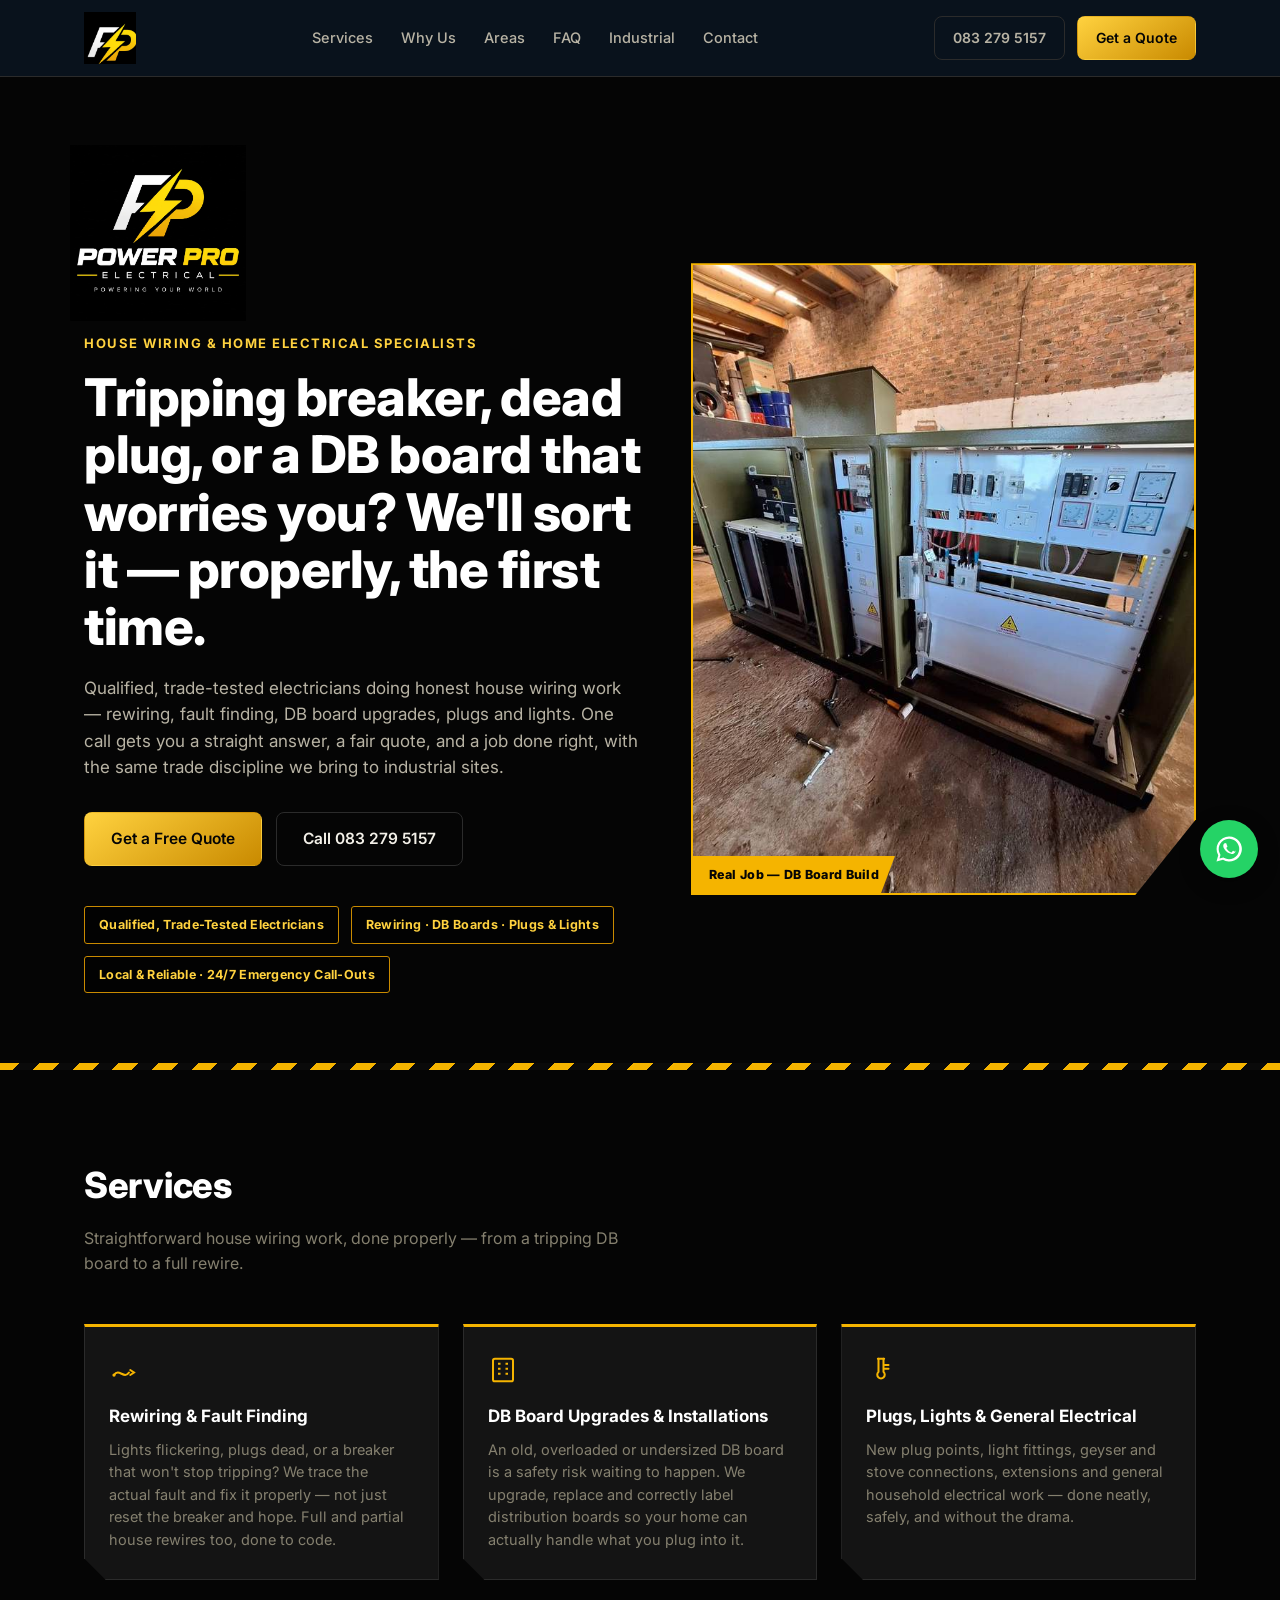
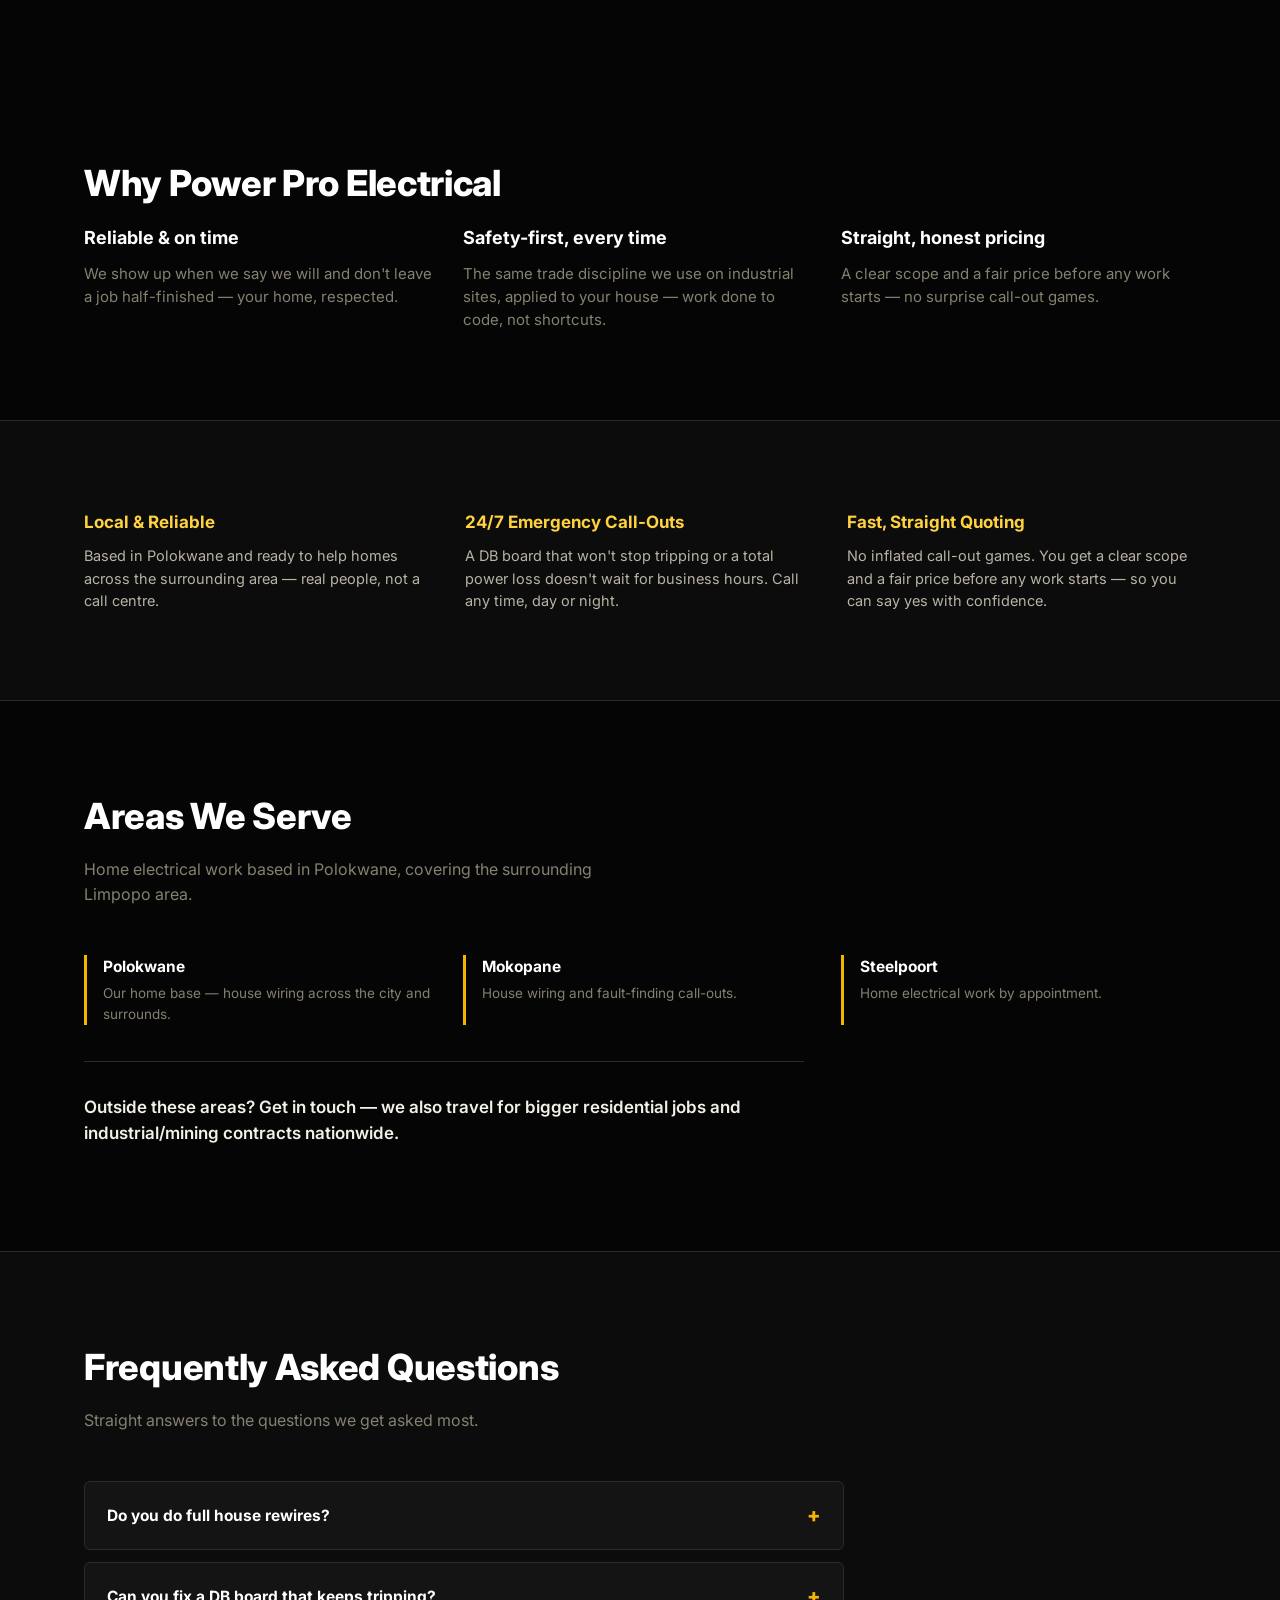
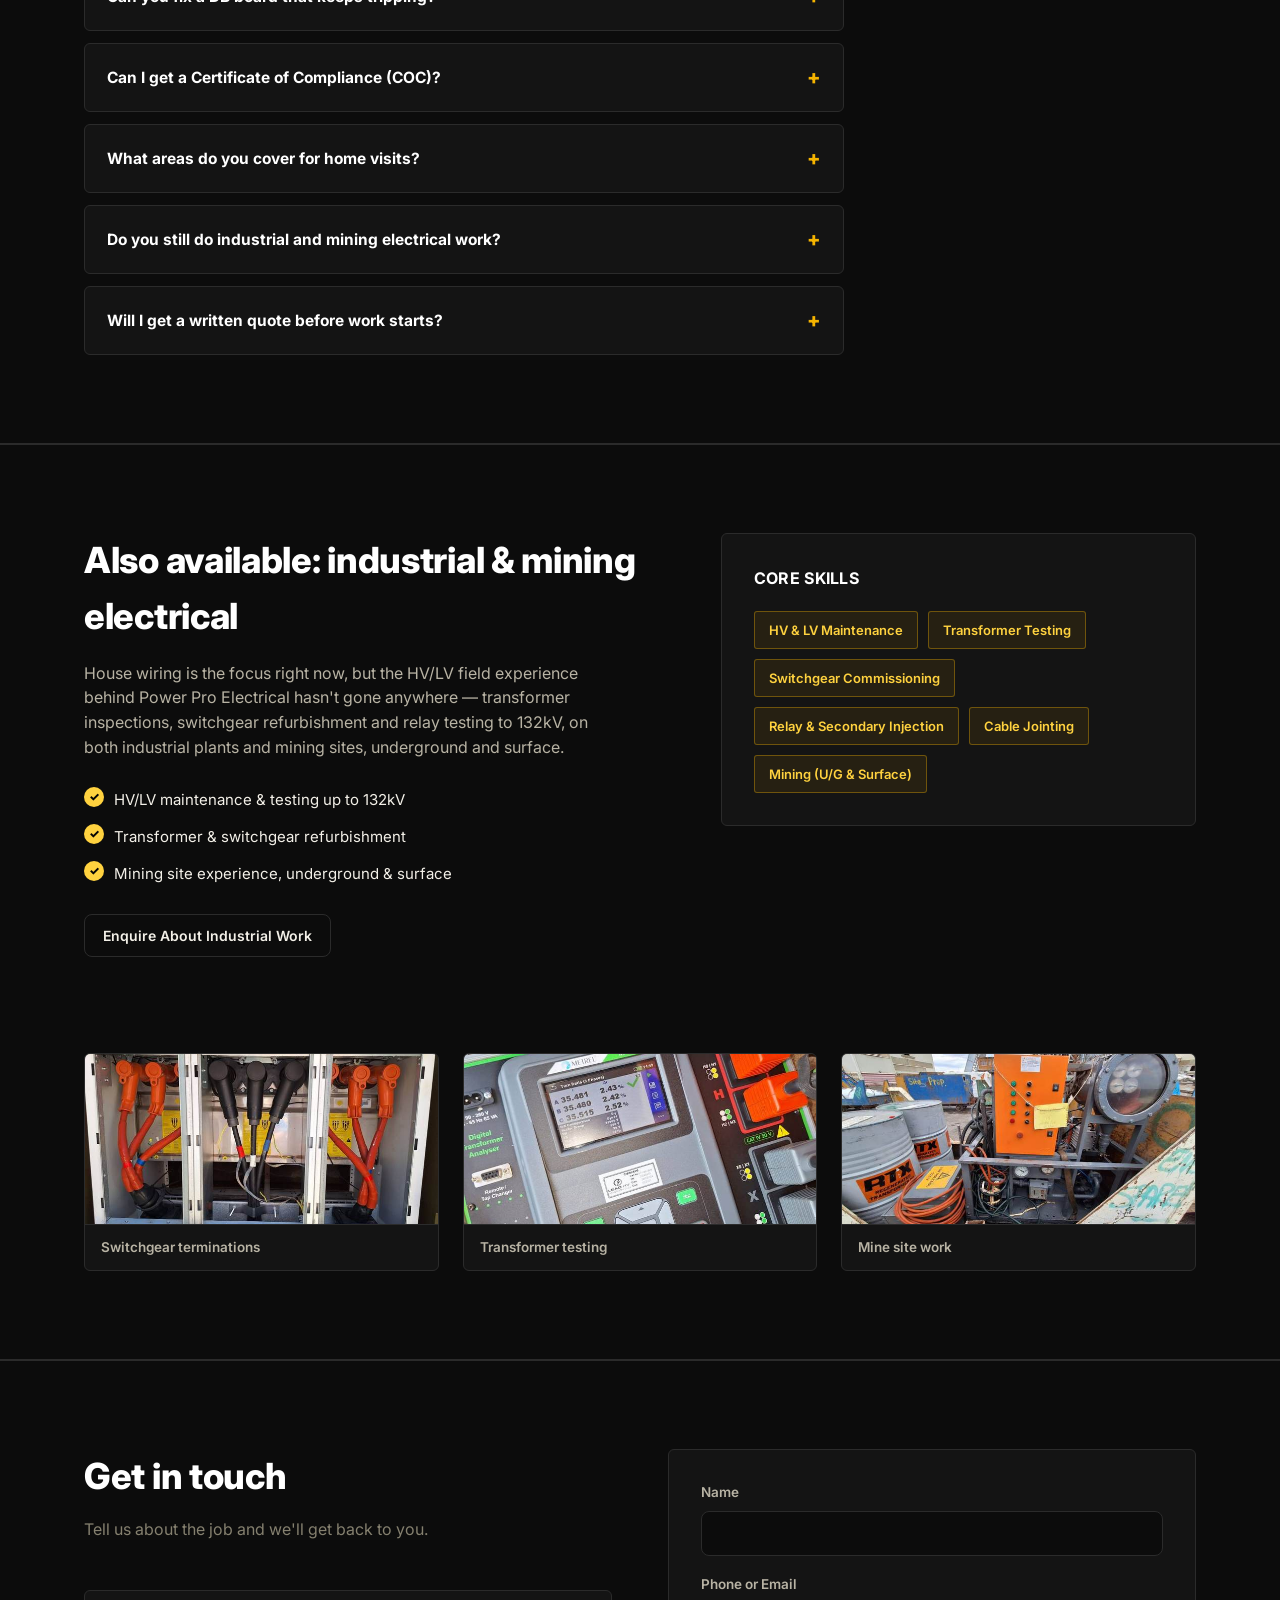
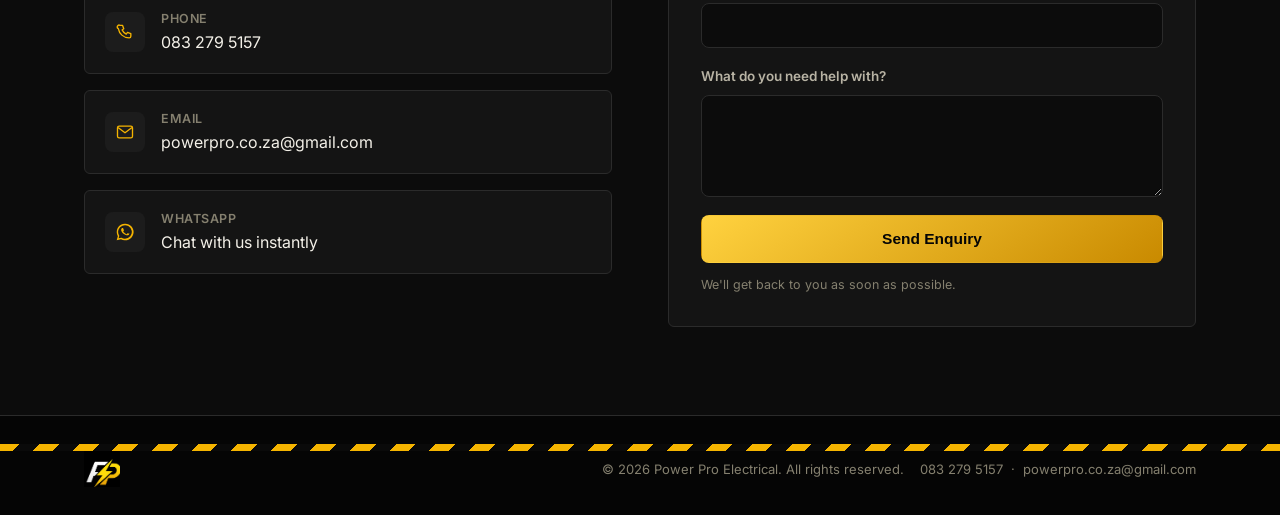
==== commit b19365b8: "Revamp site to lead with house wiring, keep industrial as a small note Rewrites hero, services, why-" ====
--- a/index.html
+++ b/index.html
@@ -3,20 +3,20 @@
 <head>
 <meta charset="UTF-8">
 <meta name="viewport" content="width=device-width, initial-scale=1.0">
-<title>Power Pro Electrical | HV/LV Industrial Electrical Specialists</title>
-<meta name="description" content="Power Pro Electrical — HV/LV maintenance, transformer testing & refurbishment, switchgear installation, cable jointing, relay testing and mining/industrial electrical services.">
+<title>Power Pro Electrical | House Wiring & Home Electrical Specialists</title>
+<meta name="description" content="Power Pro Electrical — house rewiring, fault finding, DB board upgrades, plugs and lights. Qualified, trade-tested electricians serving Polokwane and surrounds.">
 <link rel="canonical" href="https://powerproservices.co.za/">
 <meta property="og:type" content="website">
 <meta property="og:site_name" content="Power Pro Electrical">
-<meta property="og:title" content="Power Pro Electrical | HV/LV Industrial Electrical Specialists">
-<meta property="og:description" content="Qualified, trade-tested electricians with real HV/LV field experience across transformers, switchgear, protection relays and mining sites. Nationwide, 24/7 emergency call-outs.">
+<meta property="og:title" content="Power Pro Electrical | House Wiring & Home Electrical Specialists">
+<meta property="og:description" content="Qualified, trade-tested electricians handling rewiring, fault finding, DB board upgrades and general home electrical work. Local, reliable, and honest about pricing.">
 <meta property="og:url" content="https://powerproservices.co.za/">
 <meta property="og:image" content="https://powerproservices.co.za/images/logo-full.jpg">
 <meta property="og:image:width" content="1254">
 <meta property="og:image:height" content="1254">
 <meta name="twitter:card" content="summary_large_image">
-<meta name="twitter:title" content="Power Pro Electrical | HV/LV Industrial Electrical Specialists">
-<meta name="twitter:description" content="Qualified, trade-tested electricians — HV/LV, transformers, switchgear, mining sites. Nationwide, 24/7 emergency call-outs.">
+<meta name="twitter:title" content="Power Pro Electrical | House Wiring & Home Electrical Specialists">
+<meta name="twitter:description" content="Qualified, trade-tested electricians — house rewiring, fault finding, DB board upgrades, plugs and lights.">
 <meta name="twitter:image" content="https://powerproservices.co.za/images/logo-full.jpg">
 <script type="application/ld+json">
 {
@@ -28,15 +28,10 @@
   "email": "powerpro.co.za@gmail.com",
   "url": "https://powerproservices.co.za/",
   "areaServed": [
-    {"@type": "AdministrativeArea", "name": "Gauteng"},
-    {"@type": "AdministrativeArea", "name": "Mpumalanga"},
-    {"@type": "AdministrativeArea", "name": "North West"},
-    {"@type": "AdministrativeArea", "name": "Limpopo"},
-    {"@type": "AdministrativeArea", "name": "Northern Cape"},
-    {"@type": "AdministrativeArea", "name": "Free State"},
-    {"@type": "AdministrativeArea", "name": "KwaZulu-Natal"},
-    {"@type": "AdministrativeArea", "name": "Western Cape"},
-    {"@type": "AdministrativeArea", "name": "Eastern Cape"}
+    {"@type": "City", "name": "Polokwane"},
+    {"@type": "City", "name": "Mokopane"},
+    {"@type": "City", "name": "Steelpoort"},
+    {"@type": "AdministrativeArea", "name": "Limpopo"}
   ],
   "priceRange": "$$",
   "openingHoursSpecification": {
@@ -45,19 +40,16 @@
     "opens": "00:00",
     "closes": "23:59"
   },
-  "description": "Qualified, trade-tested electricians specialising in HV/LV maintenance, transformer testing & refurbishment, switchgear installation, cable jointing, relay protection testing and mining/industrial electrical work. Nationwide coverage with 24/7 emergency call-outs.",
+  "description": "Qualified, trade-tested electricians handling house rewiring, fault finding, DB board upgrades and general home electrical work in Polokwane and the surrounding area, with 24/7 emergency call-outs. Also available for industrial and mining HV/LV electrical work.",
   "hasOfferCatalog": {
     "@type": "OfferCatalog",
     "name": "Electrical Services",
     "itemListElement": [
-      {"@type": "Offer", "itemOffered": {"@type": "Service", "name": "HV & LV Equipment Maintenance"}},
-      {"@type": "Offer", "itemOffered": {"@type": "Service", "name": "Transformer Testing & Refurbishment"}},
-      {"@type": "Offer", "itemOffered": {"@type": "Service", "name": "Switchgear Installation & Retrofitting"}},
-      {"@type": "Offer", "itemOffered": {"@type": "Service", "name": "Cable Jointing & Fault Location"}},
-      {"@type": "Offer", "itemOffered": {"@type": "Service", "name": "Relay Testing & Protection"}},
-      {"@type": "Offer", "itemOffered": {"@type": "Service", "name": "DB Board Wiring & Fault Finding"}},
-      {"@type": "Offer", "itemOffered": {"@type": "Service", "name": "Infrared Scanning"}},
-      {"@type": "Offer", "itemOffered": {"@type": "Service", "name": "Mining & Industrial Electrical Services"}}
+      {"@type": "Offer", "itemOffered": {"@type": "Service", "name": "House Rewiring & Fault Finding"}},
+      {"@type": "Offer", "itemOffered": {"@type": "Service", "name": "DB Board Upgrades & Installations"}},
+      {"@type": "Offer", "itemOffered": {"@type": "Service", "name": "Plugs, Lights & General Electrical"}},
+      {"@type": "Offer", "itemOffered": {"@type": "Service", "name": "Certificate of Compliance (COC)"}},
+      {"@type": "Offer", "itemOffered": {"@type": "Service", "name": "Industrial & Mining HV/LV Electrical Services"}}
     ]
   }
 }
@@ -69,28 +61,28 @@
   "mainEntity": [
     {
       "@type": "Question",
-      "name": "Do you offer 24/7 emergency electrical call-outs?",
-      "acceptedAnswer": {"@type": "Answer", "text": "Yes. Electrical faults don't wait for business hours, so we take emergency call-outs any time, day or night, seven days a week, anywhere in South Africa."}
-    },
-    {
-      "@type": "Question",
-      "name": "What areas of South Africa do you cover?",
-      "acceptedAnswer": {"@type": "Answer", "text": "We work nationwide — Gauteng, Mpumalanga, North West, Limpopo, Northern Cape, Free State, KwaZulu-Natal, Western Cape and Eastern Cape — from single-site call-outs to multi-site industrial and mining contracts."}
-    },
-    {
-      "@type": "Question",
-      "name": "Are your electricians qualified and trade-tested?",
-      "acceptedAnswer": {"@type": "Answer", "text": "Yes. Power Pro Electrical is built on qualified, trade-tested electricians with real HV/LV field experience, not just classroom theory."}
-    },
-    {
-      "@type": "Question",
-      "name": "Do you work on mining sites, underground and surface?",
-      "acceptedAnswer": {"@type": "Answer", "text": "Yes. We have real underground and surface mining experience and work to the safety and technical standard those environments demand."}
-    },
-    {
-      "@type": "Question",
-      "name": "What voltage levels can you test and maintain?",
-      "acceptedAnswer": {"@type": "Answer", "text": "We carry out relay testing, secondary injection, transformer and switchgear work on systems up to 132kV, across HV and LV equipment."}
+      "name": "Do you do full house rewires?",
+      "acceptedAnswer": {"@type": "Answer", "text": "Yes. Full and partial house rewires, done properly and safely, with everything tested before we call the job done."}
+    },
+    {
+      "@type": "Question",
+      "name": "Can you fix a DB board that keeps tripping?",
+      "acceptedAnswer": {"@type": "Answer", "text": "Yes — that's one of the most common call-outs we get. We find and fix the actual fault instead of just resetting the breaker and hoping it holds."}
+    },
+    {
+      "@type": "Question",
+      "name": "Can I get a Certificate of Compliance (COC)?",
+      "acceptedAnswer": {"@type": "Answer", "text": "Yes, a COC can be arranged for wiring work, home sales, renovations or insurance purposes — just mention it when you book the job."}
+    },
+    {
+      "@type": "Question",
+      "name": "What areas do you cover for home visits?",
+      "acceptedAnswer": {"@type": "Answer", "text": "We're based in Polokwane and cover Mokopane, Steelpoort and the surrounding area, with travel available for bigger jobs further afield."}
+    },
+    {
+      "@type": "Question",
+      "name": "Do you still do industrial and mining electrical work?",
+      "acceptedAnswer": {"@type": "Answer", "text": "Yes. House wiring is our focus right now, but we still take on HV/LV, transformer and switchgear work for industrial and mining clients — get in touch to discuss a project."}
     },
     {
       "@type": "Question",
@@ -115,11 +107,10 @@
     </a>
     <nav class="main-nav" id="main-nav">
       <a href="#services">Services</a>
-      <a href="#work">Our Work</a>
-      <a href="#experience">Experience</a>
       <a href="#why">Why Us</a>
       <a href="#areas">Areas</a>
       <a href="#faq">FAQ</a>
+      <a href="#industrial">Industrial</a>
       <a href="#contact">Contact</a>
     </nav>
     <div class="header-actions">
@@ -138,22 +129,22 @@
     <div class="container hero-inner">
       <div class="hero-text">
         <img src="images/logo-full.jpg" alt="Power Pro Electrical" class="hero-logo">
-        <p class="eyebrow">HV / LV Electrical &amp; Industrial Specialists</p>
-        <h1>The electrical fault you can't afford to ignore — fixed by people who've actually done this before.</h1>
-        <p class="hero-sub">Qualified, trade-tested electricians with real HV/LV field experience across transformers, switchgear, protection relays and mining sites. One call gets you a straight answer, a fair quote, and a job done right the first time — anywhere in South Africa, any time of day.</p>
+        <p class="eyebrow">House Wiring &amp; Home Electrical Specialists</p>
+        <h1>Tripping breaker, dead plug, or a DB board that worries you? We'll sort it — properly, the first time.</h1>
+        <p class="hero-sub">Qualified, trade-tested electricians doing honest house wiring work — rewiring, fault finding, DB board upgrades, plugs and lights. One call gets you a straight answer, a fair quote, and a job done right, with the same trade discipline we bring to industrial sites.</p>
         <div class="hero-actions">
           <a href="#contact" class="btn btn-primary btn-lg">Get a Free Quote</a>
           <a href="tel:0832795157" class="btn btn-outline btn-lg">Call 083 279 5157</a>
         </div>
         <ul class="hero-badges">
           <li>Qualified, Trade-Tested Electricians</li>
-          <li>Testing up to 132kV</li>
-          <li>Nationwide · 24/7 Emergency Call-Outs</li>
+          <li>Rewiring · DB Boards · Plugs &amp; Lights</li>
+          <li>Local &amp; Reliable · 24/7 Emergency Call-Outs</li>
         </ul>
       </div>
       <div class="hero-photo">
-        <img src="images/switchgear-termination.jpeg" alt="Switchgear cable terminations">
-        <span class="hero-photo-tag">Real Job — Switchgear Termination</span>
+        <img src="images/db-panel-build.jpeg" alt="Distribution board panel build">
+        <span class="hero-photo-tag">Real Job — DB Board Build</span>
       </div>
     </div>
     <div class="hazard-stripe"></div>
@@ -162,72 +153,141 @@
   <section class="services" id="services">
     <div class="container">
       <h2 class="section-title">Services</h2>
-      <p class="section-lead">Hands-on electrical expertise across industrial, utility and mining environments.</p>
+      <p class="section-lead">Straightforward house wiring work, done properly — from a tripping DB board to a full rewire.</p>
       <div class="grid services-grid">
         <div class="card">
-          <div class="card-icon"><svg viewBox="0 0 24 24" fill="none" stroke="currentColor" stroke-width="1.6"><path d="M11 2v4M11 18v4M2 11h4M18 11h4M4.9 4.9l2.8 2.8M15.3 15.3l2.8 2.8M4.9 17.1l2.8-2.8M15.3 6.7l2.8-2.8" stroke-linecap="round"/><circle cx="11" cy="11" r="4"/></svg></div>
-          <h3>HV &amp; LV Equipment Maintenance</h3>
-          <p>Unplanned downtime costs you more than any maintenance contract ever will. We run scheduled and corrective maintenance on your high- and low-voltage equipment so small issues get caught before they become site-wide shutdowns.</p>
-        </div>
-        <div class="card">
-          <div class="card-icon"><svg viewBox="0 0 24 24" fill="none" stroke="currentColor" stroke-width="1.6"><rect x="4" y="3" width="16" height="18" rx="1.5"/><path d="M8 8h3M8 12h8M8 16h5" stroke-linecap="round"/><circle cx="17" cy="8" r="1.2" fill="currentColor" stroke="none"/></svg></div>
-          <h3>Transformer Testing &amp; Refurbishment</h3>
-          <p>A failed transformer can take your whole operation offline for days. We test, refurbish and purify oil on your transformers to catch degradation early — extending equipment life and keeping replacement costs off your books for years longer.</p>
-        </div>
-        <div class="card">
-          <div class="card-icon"><svg viewBox="0 0 24 24" fill="none" stroke="currentColor" stroke-width="1.6"><rect x="5" y="4" width="14" height="16" rx="1.5"/><path d="M9 4v3M15 4v3M9 17v3M15 17v3" stroke-linecap="round"/><circle cx="9" cy="11" r="1.4"/><circle cx="15" cy="11" r="1.4"/></svg></div>
-          <h3>Switchgear Installation &amp; Retrofitting</h3>
-          <p>Old switchgear is a liability waiting to happen. We install, retrofit and commission OCB, VCB and ACB units to modern standards — so your protection actually protects, and your compliance sign-off isn't just a formality.</p>
-        </div>
-        <div class="card">
           <div class="card-icon"><svg viewBox="0 0 24 24" fill="none" stroke="currentColor" stroke-width="1.6" stroke-linecap="round"><path d="M4 16c4-6 8 4 12-2M17 12l3 2-3 2"/><circle cx="4" cy="16" r="1.3" fill="currentColor" stroke="none"/></svg></div>
-          <h3>Cable Jointing &amp; Fault Location</h3>
-          <p>Every hour a cable fault goes unfound is an hour of lost production. We pinpoint HT/LT faults fast and carry out jointing and terminations with the precision that keeps a repair from turning into a repeat call-out.</p>
-        </div>
-        <div class="card">
-          <div class="card-icon"><svg viewBox="0 0 24 24" fill="none" stroke="currentColor" stroke-width="1.6"><circle cx="12" cy="13" r="7.5"/><path d="M12 13l3-3.2M9 3.5h6" stroke-linecap="round"/></svg></div>
-          <h3>Relay Testing &amp; Protection</h3>
-          <p>Protection relays that haven't been tested are protection relays you can't trust. We run relay testing and secondary injection on systems up to 132kV, so when something does go wrong, your protection actually trips — not your budget.</p>
+          <h3>Rewiring &amp; Fault Finding</h3>
+          <p>Lights flickering, plugs dead, or a breaker that won't stop tripping? We trace the actual fault and fix it properly — not just reset the breaker and hope. Full and partial house rewires too, done to code.</p>
         </div>
         <div class="card">
           <div class="card-icon"><svg viewBox="0 0 24 24" fill="none" stroke="currentColor" stroke-width="1.6"><rect x="4" y="3" width="16" height="18" rx="1.5"/><path d="M8 7h2M14 7h2M8 11h2M14 11h2M8 15h2M14 15h2"/></svg></div>
-          <h3>DB Board Wiring &amp; Fault Finding</h3>
-          <p>A messy, undocumented DB board makes every future fault take twice as long to fix. We build, wire and troubleshoot distribution boards properly the first time — clean, labelled, and built to make the next call-out faster, not harder.</p>
+          <h3>DB Board Upgrades &amp; Installations</h3>
+          <p>An old, overloaded or undersized DB board is a safety risk waiting to happen. We upgrade, replace and correctly label distribution boards so your home can actually handle what you plug into it.</p>
         </div>
         <div class="card">
           <div class="card-icon"><svg viewBox="0 0 24 24" fill="none" stroke="currentColor" stroke-width="1.6" stroke-linecap="round"><path d="M10 3v10.5a3 3 0 1 0 4 0V3"/><path d="M9.5 3h5"/><path d="M15 8h3M15 11h3"/></svg></div>
-          <h3>Infrared Scanning</h3>
-          <p>Most electrical failures give off heat long before they give off smoke. Thermal scanning finds the hot joint or overloaded connection weeks before it becomes an outage — the cheapest insurance your site can buy.</p>
-        </div>
-        <div class="card">
-          <div class="card-icon"><svg viewBox="0 0 24 24" fill="none" stroke="currentColor" stroke-width="1.6" stroke-linecap="round" stroke-linejoin="round"><path d="M3 19l6-13 5 8 3-5 4 10z"/></svg></div>
-          <h3>Mining &amp; Industrial Sites</h3>
-          <p>Mining and heavy industrial sites don't forgive electrical mistakes. With real underground and surface experience, we work to the standard those environments demand — not the standard a general electrician assumes is good enough.</p>
-        </div>
-      </div>
-    </div>
-  </section>
-
-  <section class="gallery" id="work">
-    <div class="container">
-      <h2 class="section-title">Our Work</h2>
-      <p class="section-lead">A look at real jobs — from transformer bays to switchgear rooms to site work.</p>
-      <div class="grid gallery-grid">
-        <figure class="gallery-item">
-          <img src="images/transformer-internal.jpeg" alt="Transformer internals during maintenance" loading="lazy">
-          <figcaption>Transformer maintenance</figcaption>
-        </figure>
+          <h3>Plugs, Lights &amp; General Electrical</h3>
+          <p>New plug points, light fittings, geyser and stove connections, extensions and general household electrical work — done neatly, safely, and without the drama.</p>
+        </div>
+      </div>
+    </div>
+  </section>
+
+  <section class="why" id="why">
+    <div class="container">
+      <h2 class="section-title">Why Power Pro Electrical</h2>
+      <div class="grid why-grid">
+        <div class="why-item">
+          <h3>Reliable &amp; on time</h3>
+          <p>We show up when we say we will and don't leave a job half-finished — your home, respected.</p>
+        </div>
+        <div class="why-item">
+          <h3>Safety-first, every time</h3>
+          <p>The same trade discipline we use on industrial sites, applied to your house — work done to code, not shortcuts.</p>
+        </div>
+        <div class="why-item">
+          <h3>Straight, honest pricing</h3>
+          <p>A clear scope and a fair price before any work starts — no surprise call-out games.</p>
+        </div>
+      </div>
+    </div>
+  </section>
+
+  <section class="coverage" id="coverage">
+    <div class="container coverage-inner">
+      <div class="coverage-item">
+        <h3>Local &amp; Reliable</h3>
+        <p>Based in Polokwane and ready to help homes across the surrounding area — real people, not a call centre.</p>
+      </div>
+      <div class="coverage-item">
+        <h3>24/7 Emergency Call-Outs</h3>
+        <p>A DB board that won't stop tripping or a total power loss doesn't wait for business hours. Call any time, day or night.</p>
+      </div>
+      <div class="coverage-item">
+        <h3>Fast, Straight Quoting</h3>
+        <p>No inflated call-out games. You get a clear scope and a fair price before any work starts — so you can say yes with confidence.</p>
+      </div>
+    </div>
+  </section>
+
+  <section class="areas" id="areas">
+    <div class="container">
+      <h2 class="section-title">Areas We Serve</h2>
+      <p class="section-lead">Home electrical work based in Polokwane, covering the surrounding Limpopo area.</p>
+      <div class="grid areas-grid">
+        <div class="area-item"><h3>Polokwane</h3><p>Our home base — house wiring across the city and surrounds.</p></div>
+        <div class="area-item"><h3>Mokopane</h3><p>House wiring and fault-finding call-outs.</p></div>
+        <div class="area-item"><h3>Steelpoort</h3><p>Home electrical work by appointment.</p></div>
+      </div>
+      <p class="experience-close">Outside these areas? Get in touch — we also travel for bigger residential jobs and industrial/mining contracts nationwide.</p>
+    </div>
+  </section>
+
+  <section class="faq" id="faq">
+    <div class="container">
+      <h2 class="section-title">Frequently Asked Questions</h2>
+      <p class="section-lead">Straight answers to the questions we get asked most.</p>
+      <div class="faq-list">
+        <details class="faq-item">
+          <summary>Do you do full house rewires?</summary>
+          <p>Yes. Full and partial house rewires, done properly and safely, with everything tested before we call the job done.</p>
+        </details>
+        <details class="faq-item">
+          <summary>Can you fix a DB board that keeps tripping?</summary>
+          <p>Yes — that's one of the most common call-outs we get. We find and fix the actual fault instead of just resetting the breaker and hoping it holds.</p>
+        </details>
+        <details class="faq-item">
+          <summary>Can I get a Certificate of Compliance (COC)?</summary>
+          <p>Yes, a COC can be arranged for wiring work, home sales, renovations or insurance purposes — just mention it when you book the job.</p>
+        </details>
+        <details class="faq-item">
+          <summary>What areas do you cover for home visits?</summary>
+          <p>We're based in Polokwane and cover Mokopane, Steelpoort and the surrounding area, with travel available for bigger jobs further afield.</p>
+        </details>
+        <details class="faq-item">
+          <summary>Do you still do industrial and mining electrical work?</summary>
+          <p>Yes. House wiring is our focus right now, but we still take on HV/LV, transformer and switchgear work for industrial and mining clients — get in touch to discuss a project.</p>
+        </details>
+        <details class="faq-item">
+          <summary>Will I get a written quote before work starts?</summary>
+          <p>Always. You get a clear scope and a fair, written quote before any work begins — no inflated call-out games.</p>
+        </details>
+      </div>
+    </div>
+  </section>
+
+  <section class="industrial" id="industrial">
+    <div class="container expertise-inner">
+      <div class="expertise-copy">
+        <h2 class="section-title">Also available: industrial &amp; mining electrical</h2>
+        <p>House wiring is the focus right now, but the HV/LV field experience behind Power Pro Electrical hasn't gone anywhere — transformer inspections, switchgear refurbishment and relay testing to 132kV, on both industrial plants and mining sites, underground and surface.</p>
+        <ul class="checklist">
+          <li>HV/LV maintenance &amp; testing up to 132kV</li>
+          <li>Transformer &amp; switchgear refurbishment</li>
+          <li>Mining site experience, underground &amp; surface</li>
+        </ul>
+        <div class="hero-actions" style="margin-top:28px;">
+          <a href="#contact" class="btn btn-outline">Enquire About Industrial Work</a>
+        </div>
+      </div>
+      <div class="expertise-panel">
+        <h3>Core Skills</h3>
+        <div class="skill-tags">
+          <span>HV &amp; LV Maintenance</span>
+          <span>Transformer Testing</span>
+          <span>Switchgear Commissioning</span>
+          <span>Relay &amp; Secondary Injection</span>
+          <span>Cable Jointing</span>
+          <span>Mining (U/G &amp; Surface)</span>
+        </div>
+      </div>
+    </div>
+    <div class="container">
+      <div class="grid gallery-grid industrial-gallery">
         <figure class="gallery-item">
           <img src="images/switchgear-termination.jpeg" alt="Switchgear cable terminations" loading="lazy">
           <figcaption>Switchgear terminations</figcaption>
-        </figure>
-        <figure class="gallery-item">
-          <img src="images/db-panel-build.jpeg" alt="Distribution board panel build" loading="lazy">
-          <figcaption>DB panel build</figcaption>
-        </figure>
-        <figure class="gallery-item">
-          <img src="images/panel-wiring.jpeg" alt="Panel wiring installation" loading="lazy">
-          <figcaption>Panel wiring</figcaption>
         </figure>
         <figure class="gallery-item">
           <img src="images/transformer-testing.jpeg" alt="Digital transformer analyser during testing" loading="lazy">
@@ -237,149 +297,6 @@
           <img src="images/mine-site-oil-purification.jpeg" alt="Oil purification equipment on a mine site" loading="lazy">
           <figcaption>Mine site work</figcaption>
         </figure>
-      </div>
-    </div>
-  </section>
-
-  <section class="expertise" id="expertise">
-    <div class="container expertise-inner">
-      <div class="expertise-copy">
-        <h2 class="section-title">Built on real field experience</h2>
-        <p>Power Pro Electrical is grounded in practical, on-site work across transformers, switchgear, protection relays and distribution systems — not just theory. That experience covers utility-scale equipment, industrial plants and mining operations, both underground and on surface.</p>
-        <ul class="checklist">
-          <li>HV/LV maintenance on live industrial sites</li>
-          <li>Transformer &amp; switchgear refurbishment and commissioning</li>
-          <li>Protection relay testing and secondary injection to 132kV</li>
-          <li>Cable fault location, jointing and termination (HT/LT)</li>
-          <li>Preventive maintenance, including infrared scanning</li>
-        </ul>
-      </div>
-      <div class="expertise-panel">
-        <h3>Core Skills</h3>
-        <div class="skill-tags">
-          <span>HV &amp; LV Maintenance</span>
-          <span>Transformer Testing</span>
-          <span>Oil Purification</span>
-          <span>Switchgear Commissioning</span>
-          <span>Cable Jointing</span>
-          <span>Relay &amp; Secondary Injection</span>
-          <span>DB Board Wiring</span>
-          <span>Infrared Scanning</span>
-          <span>Mining (U/G &amp; Surface)</span>
-        </div>
-      </div>
-    </div>
-  </section>
-
-  <section class="experience" id="experience">
-    <div class="container">
-      <h2 class="section-title">Not our first transformer</h2>
-      <p class="section-lead">Anyone can call themselves an electrician. Here's the actual track record behind Power Pro Electrical.</p>
-      <div class="grid timeline-grid">
-        <div class="timeline-item">
-          <span class="timeline-date">2024 – 2025</span>
-          <h3>HV Transformer &amp; Switchgear Fieldwork</h3>
-          <p>HV transformer inspections, testing and maintenance; switchgear and minisub station refurbishment; LV panel repairs, DB board wiring, insulation testing; cable jointing, fault location and corrective maintenance on live sites.</p>
-        </div>
-        <div class="timeline-item">
-          <span class="timeline-date">2023 – 2024</span>
-          <h3>Transformer &amp; Motor Maintenance</h3>
-          <p>Maintained and refurbished transformers and switchgear (OCB, VCB, ACB). Relay testing, commissioning, and primary/secondary injection up to 132kV. HT &amp; LT cable terminations, jointing and fault location. Oil purification and infrared scanning.</p>
-        </div>
-        <div class="timeline-item">
-          <span class="timeline-date">2022</span>
-          <h3>Substation Servicing &amp; Switchgear Retrofitting</h3>
-          <p>Substation servicing, switchgear retrofitting and testing — the ground-level fieldwork every good electrician's judgement is built on.</p>
-        </div>
-      </div>
-      <p class="experience-close">That's the difference between a call-out and a fix: someone who has actually stood inside a live switchgear room, under pressure, and gotten it right. That's what you're hiring.</p>
-    </div>
-  </section>
-
-  <section class="why" id="why">
-    <div class="container">
-      <h2 class="section-title">Why Power Pro Electrical</h2>
-      <div class="grid why-grid">
-        <div class="why-item">
-          <h3>Specialist, not generalist</h3>
-          <p>Focused on HV/LV, transformers, switchgear and protection — the equipment that keeps industrial and mining sites powered.</p>
-        </div>
-        <div class="why-item">
-          <h3>Safety-first approach</h3>
-          <p>Work carried out with the discipline expected on live industrial and mining sites.</p>
-        </div>
-        <div class="why-item">
-          <h3>Straight answers</h3>
-          <p>Clear communication on scope, timelines and cost before any work begins.</p>
-        </div>
-      </div>
-    </div>
-  </section>
-
-  <section class="coverage" id="coverage">
-    <div class="container coverage-inner">
-      <div class="coverage-item">
-        <h3>Nationwide Coverage</h3>
-        <p>Based in South Africa and equipped to travel — from single-site call-outs to multi-site industrial contracts, anywhere in the country.</p>
-      </div>
-      <div class="coverage-item">
-        <h3>24/7 Emergency Call-Outs</h3>
-        <p>Electrical faults don't wait for business hours, and neither do we. Day or night, weekday or weekend — call and get a real answer, not a voicemail.</p>
-      </div>
-      <div class="coverage-item">
-        <h3>Fast, Straight Quoting</h3>
-        <p>No inflated call-out games. You get a clear scope and a fair price before any work starts — so you can say yes with confidence.</p>
-      </div>
-    </div>
-  </section>
-
-  <section class="areas" id="areas">
-    <div class="container">
-      <h2 class="section-title">Areas We Serve</h2>
-      <p class="section-lead">Nationwide coverage, with real experience on industrial and mining hubs across every province.</p>
-      <div class="grid areas-grid">
-        <div class="area-item"><h3>Gauteng</h3><p>Johannesburg, Pretoria, Ekurhuleni</p></div>
-        <div class="area-item"><h3>Mpumalanga</h3><p>eMalahleni (Witbank), Middelburg, Secunda</p></div>
-        <div class="area-item"><h3>North West</h3><p>Rustenburg, Klerksdorp</p></div>
-        <div class="area-item"><h3>Limpopo</h3><p>Polokwane, Mokopane, Steelpoort</p></div>
-        <div class="area-item"><h3>Northern Cape</h3><p>Kathu, Kuruman</p></div>
-        <div class="area-item"><h3>Free State</h3><p>Welkom, Bloemfontein</p></div>
-        <div class="area-item"><h3>KwaZulu-Natal</h3><p>Durban, Richards Bay</p></div>
-        <div class="area-item"><h3>Western &amp; Eastern Cape</h3><p>Cape Town, Gqeberha, East London</p></div>
-      </div>
-      <p class="experience-close">Don't see your town listed? We travel. If it's in South Africa, we can quote it.</p>
-    </div>
-  </section>
-
-  <section class="faq" id="faq">
-    <div class="container">
-      <h2 class="section-title">Frequently Asked Questions</h2>
-      <p class="section-lead">Straight answers to the questions we get asked most.</p>
-      <div class="faq-list">
-        <details class="faq-item">
-          <summary>Do you offer 24/7 emergency electrical call-outs?</summary>
-          <p>Yes. Electrical faults don't wait for business hours, so we take emergency call-outs any time, day or night, seven days a week, anywhere in South Africa.</p>
-        </details>
-        <details class="faq-item">
-          <summary>What areas of South Africa do you cover?</summary>
-          <p>We work nationwide — from single-site call-outs to multi-site industrial and mining contracts, in every province.</p>
-        </details>
-        <details class="faq-item">
-          <summary>Are your electricians qualified and trade-tested?</summary>
-          <p>Yes. Power Pro Electrical is built on qualified, trade-tested electricians with real HV/LV field experience, not just classroom theory.</p>
-        </details>
-        <details class="faq-item">
-          <summary>Do you work on mining sites, underground and surface?</summary>
-          <p>Yes. We have real underground and surface mining experience and work to the safety and technical standard those environments demand.</p>
-        </details>
-        <details class="faq-item">
-          <summary>What voltage levels can you test and maintain?</summary>
-          <p>We carry out relay testing, secondary injection, transformer and switchgear work on systems up to 132kV, across HV and LV equipment.</p>
-        </details>
-        <details class="faq-item">
-          <summary>Will I get a written quote before work starts?</summary>
-          <p>Always. You get a clear scope and a fair, written quote before any work begins — no inflated call-out games.</p>
-        </details>
       </div>
     </div>
   </section>
@@ -404,7 +321,7 @@
               powerpro.co.za@gmail.com
             </span>
           </a>
-          <a href="https://wa.me/27832795157?text=Hi%20Power%20Pro%20Electrical%2C%20I%27d%20like%20a%20quote" class="contact-method" target="_blank" rel="noopener">
+          <a href="https://wa.me/27832795157?text=Hi%20Power%20Pro%20Electrical%2C%20I%27d%20like%20a%20quote%20for%20some%20house%20wiring" class="contact-method" target="_blank" rel="noopener">
             <span class="contact-icon"><svg viewBox="0 0 24 24" fill="currentColor" stroke="none"><path d="M17.5 14.4c-.3-.1-1.6-.8-1.9-.9-.2-.1-.4-.1-.6.1-.2.3-.7.9-.8 1-.2.2-.3.2-.5.1-.3-.1-1.2-.4-2.2-1.4-.8-.7-1.4-1.6-1.5-1.9-.2-.3 0-.4.1-.6l.4-.4c.1-.1.2-.3.2-.4.1-.1 0-.3 0-.4-.1-.1-.6-1.4-.8-1.9-.2-.5-.4-.4-.6-.4h-.5c-.2 0-.4.1-.6.3-.2.3-.8.8-.8 1.9s.8 2.2.9 2.4c.1.2 1.6 2.5 4 3.4.6.2 1 .4 1.3.5.6.2 1.1.1 1.5.1.5-.1 1.6-.6 1.8-1.3.2-.6.2-1.2.2-1.3-.1-.1-.2-.2-.5-.3z"/><path d="M12 2a10 10 0 0 0-8.6 15L2 22l5.2-1.4A10 10 0 1 0 12 2zm0 18.2a8.2 8.2 0 0 1-4.2-1.2l-.3-.2-3.1.8.8-3-.2-.3A8.2 8.2 0 1 1 12 20.2z"/></svg></span>
             <span>
               <strong>WhatsApp</strong>
@@ -443,7 +360,7 @@
   </div>
 </footer>
 
-<a href="https://wa.me/27832795157?text=Hi%20Power%20Pro%20Electrical%2C%20I%27d%20like%20a%20quote" class="whatsapp-float" target="_blank" rel="noopener" aria-label="Chat on WhatsApp">
+<a href="https://wa.me/27832795157?text=Hi%20Power%20Pro%20Electrical%2C%20I%27d%20like%20a%20quote%20for%20some%20house%20wiring" class="whatsapp-float" target="_blank" rel="noopener" aria-label="Chat on WhatsApp">
   <svg viewBox="0 0 24 24" fill="currentColor" stroke="none"><path d="M17.5 14.4c-.3-.1-1.6-.8-1.9-.9-.2-.1-.4-.1-.6.1-.2.3-.7.9-.8 1-.2.2-.3.2-.5.1-.3-.1-1.2-.4-2.2-1.4-.8-.7-1.4-1.6-1.5-1.9-.2-.3 0-.4.1-.6l.4-.4c.1-.1.2-.3.2-.4.1-.1 0-.3 0-.4-.1-.1-.6-1.4-.8-1.9-.2-.5-.4-.4-.6-.4h-.5c-.2 0-.4.1-.6.3-.2.3-.8.8-.8 1.9s.8 2.2.9 2.4c.1.2 1.6 2.5 4 3.4.6.2 1 .4 1.3.5.6.2 1.1.1 1.5.1.5-.1 1.6-.6 1.8-1.3.2-.6.2-1.2.2-1.3-.1-.1-.2-.2-.5-.3z"/><path d="M12 2a10 10 0 0 0-8.6 15L2 22l5.2-1.4A10 10 0 1 0 12 2zm0 18.2a8.2 8.2 0 0 1-4.2-1.2l-.3-.2-3.1.8.8-3-.2-.3A8.2 8.2 0 1 1 12 20.2z"/></svg>
 </a>
 
--- a/style.css
+++ b/style.css
@@ -464,43 +464,22 @@
   border-radius: 3px;
 }
 
-/* ---------- Experience ---------- */
-
-.experience { background: var(--navy-950); }
-
-.timeline-grid {
-  grid-template-columns: repeat(auto-fit, minmax(260px, 1fr));
-  margin-bottom: 36px;
-}
-
-.timeline-item {
-  border-left: 3px solid var(--amber-500);
-  padding-left: 20px;
-}
-
-.timeline-date {
-  display: inline-block;
-  font-size: 12px;
-  font-weight: 800;
-  letter-spacing: 0.5px;
-  color: var(--navy-950);
-  background: var(--amber-500);
-  padding: 3px 10px;
-  margin-bottom: 12px;
-}
-
-.timeline-item h3 {
-  color: var(--white);
-  font-size: 16.5px;
-  margin: 0 0 8px;
-  line-height: 1.35;
-}
-
-.timeline-item p {
-  color: var(--ink-mute);
-  font-size: 14px;
-  margin: 0;
-}
+/* ---------- Industrial (condensed) ---------- */
+
+.industrial {
+  background: var(--navy-900);
+  border-top: 1px solid var(--navy-border);
+  border-bottom: 1px solid var(--navy-border);
+}
+
+.industrial-gallery {
+  margin-top: 56px;
+  grid-template-columns: repeat(auto-fit, minmax(200px, 1fr));
+}
+
+.industrial-gallery .gallery-item img { height: 170px; }
+
+/* ---------- Experience close (shared) ---------- */
 
 .experience-close {
   font-size: 17px;
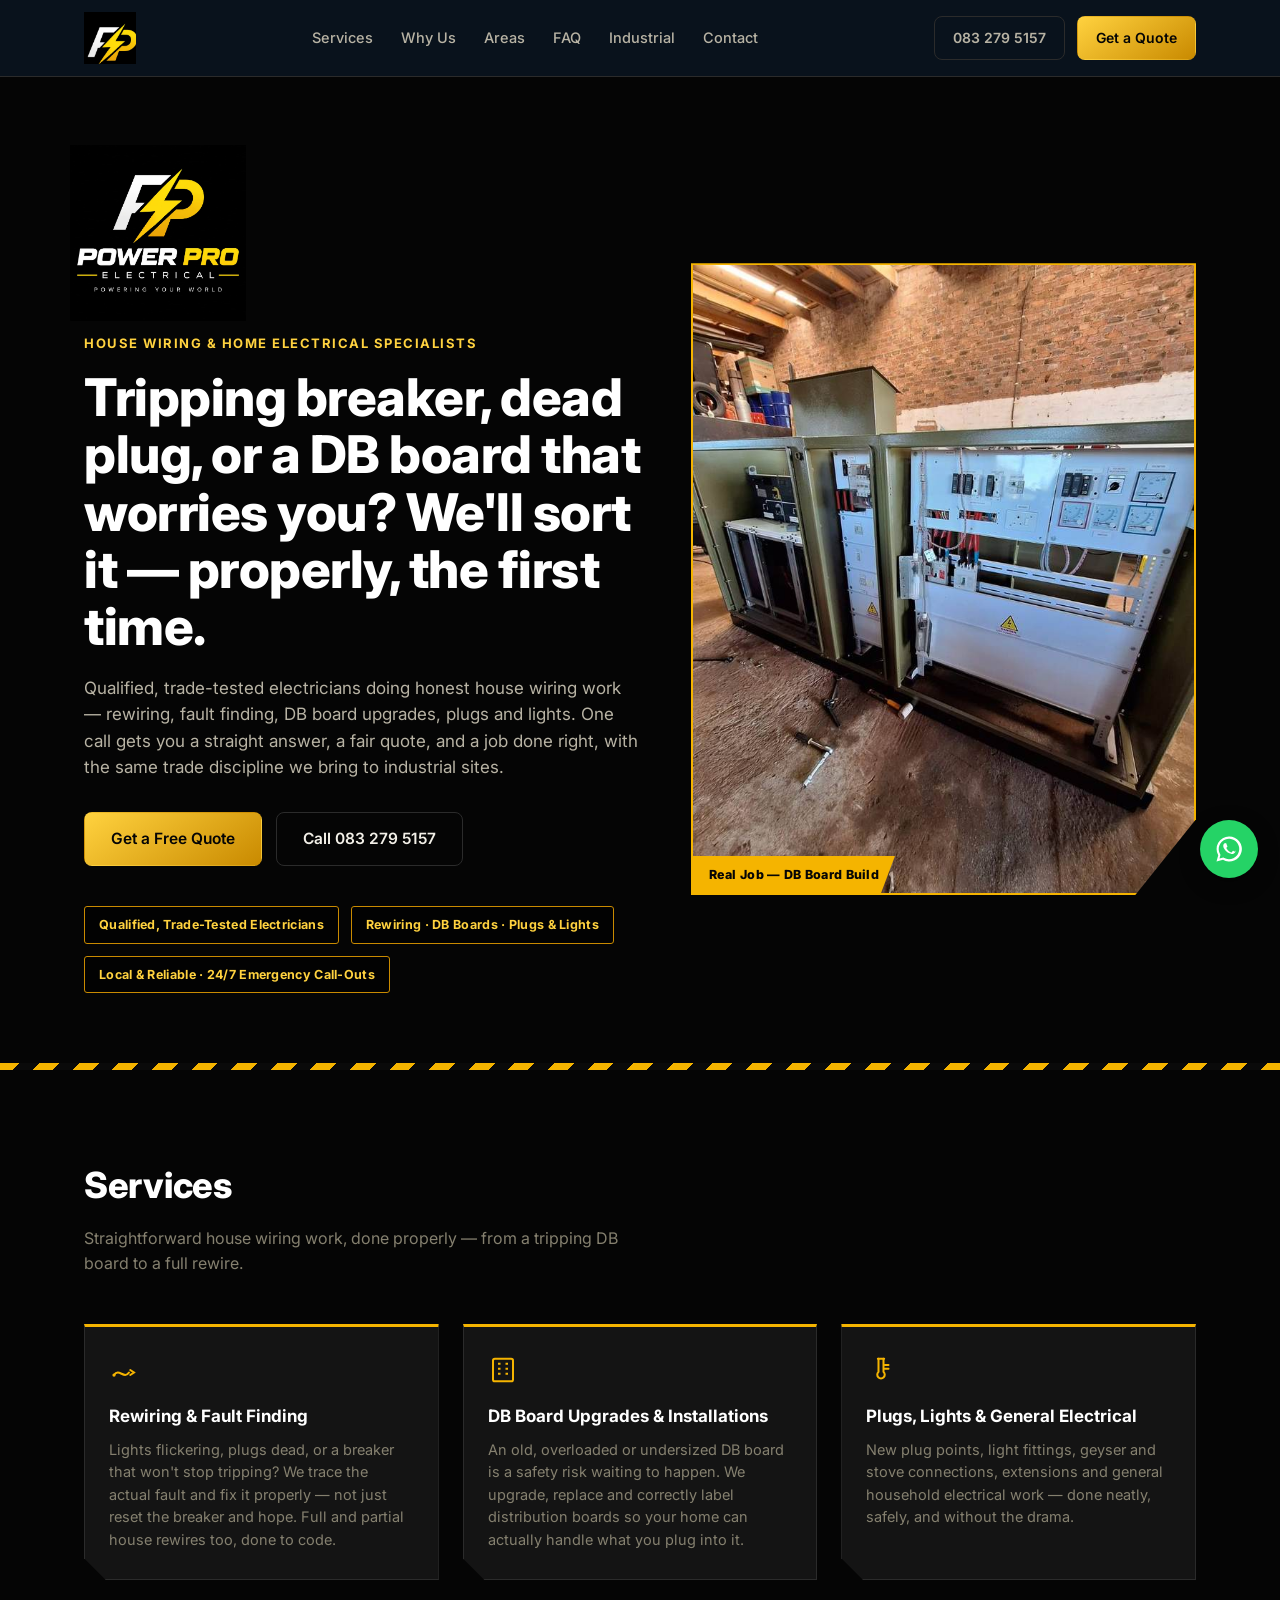
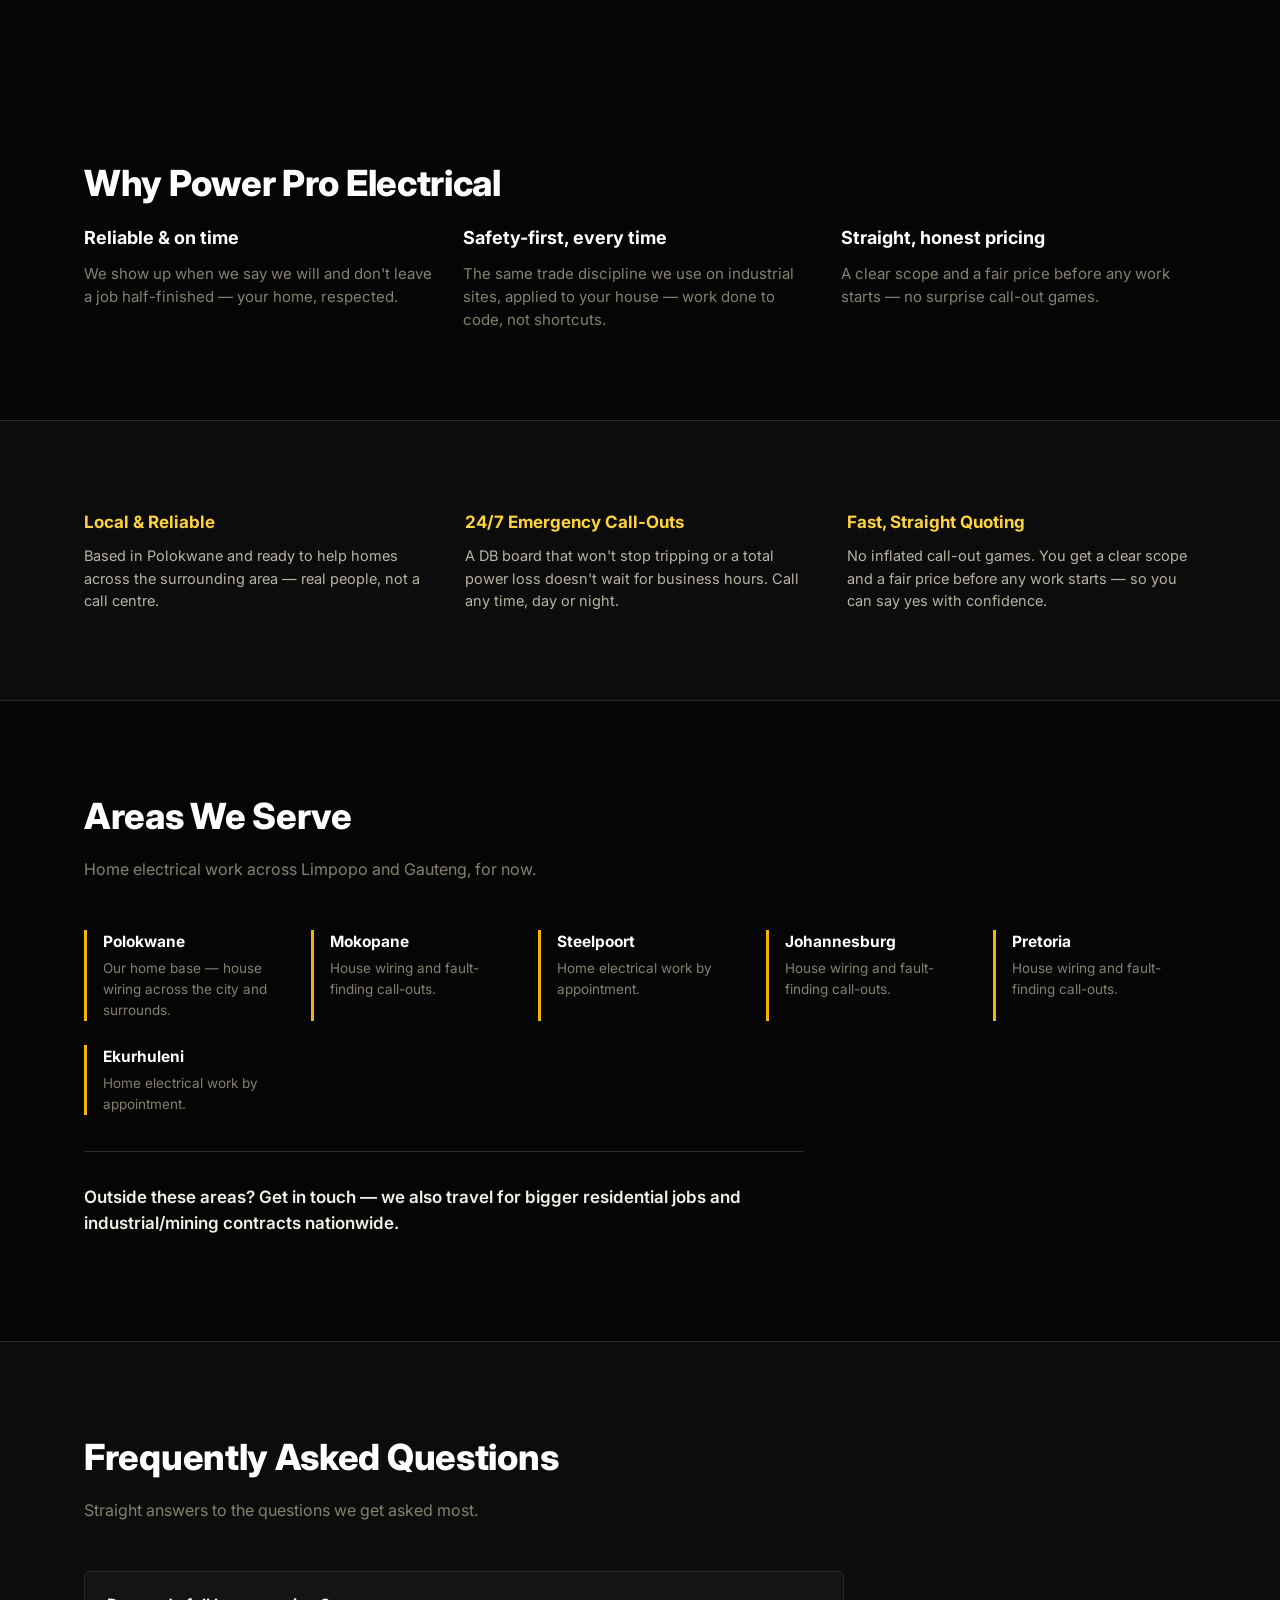
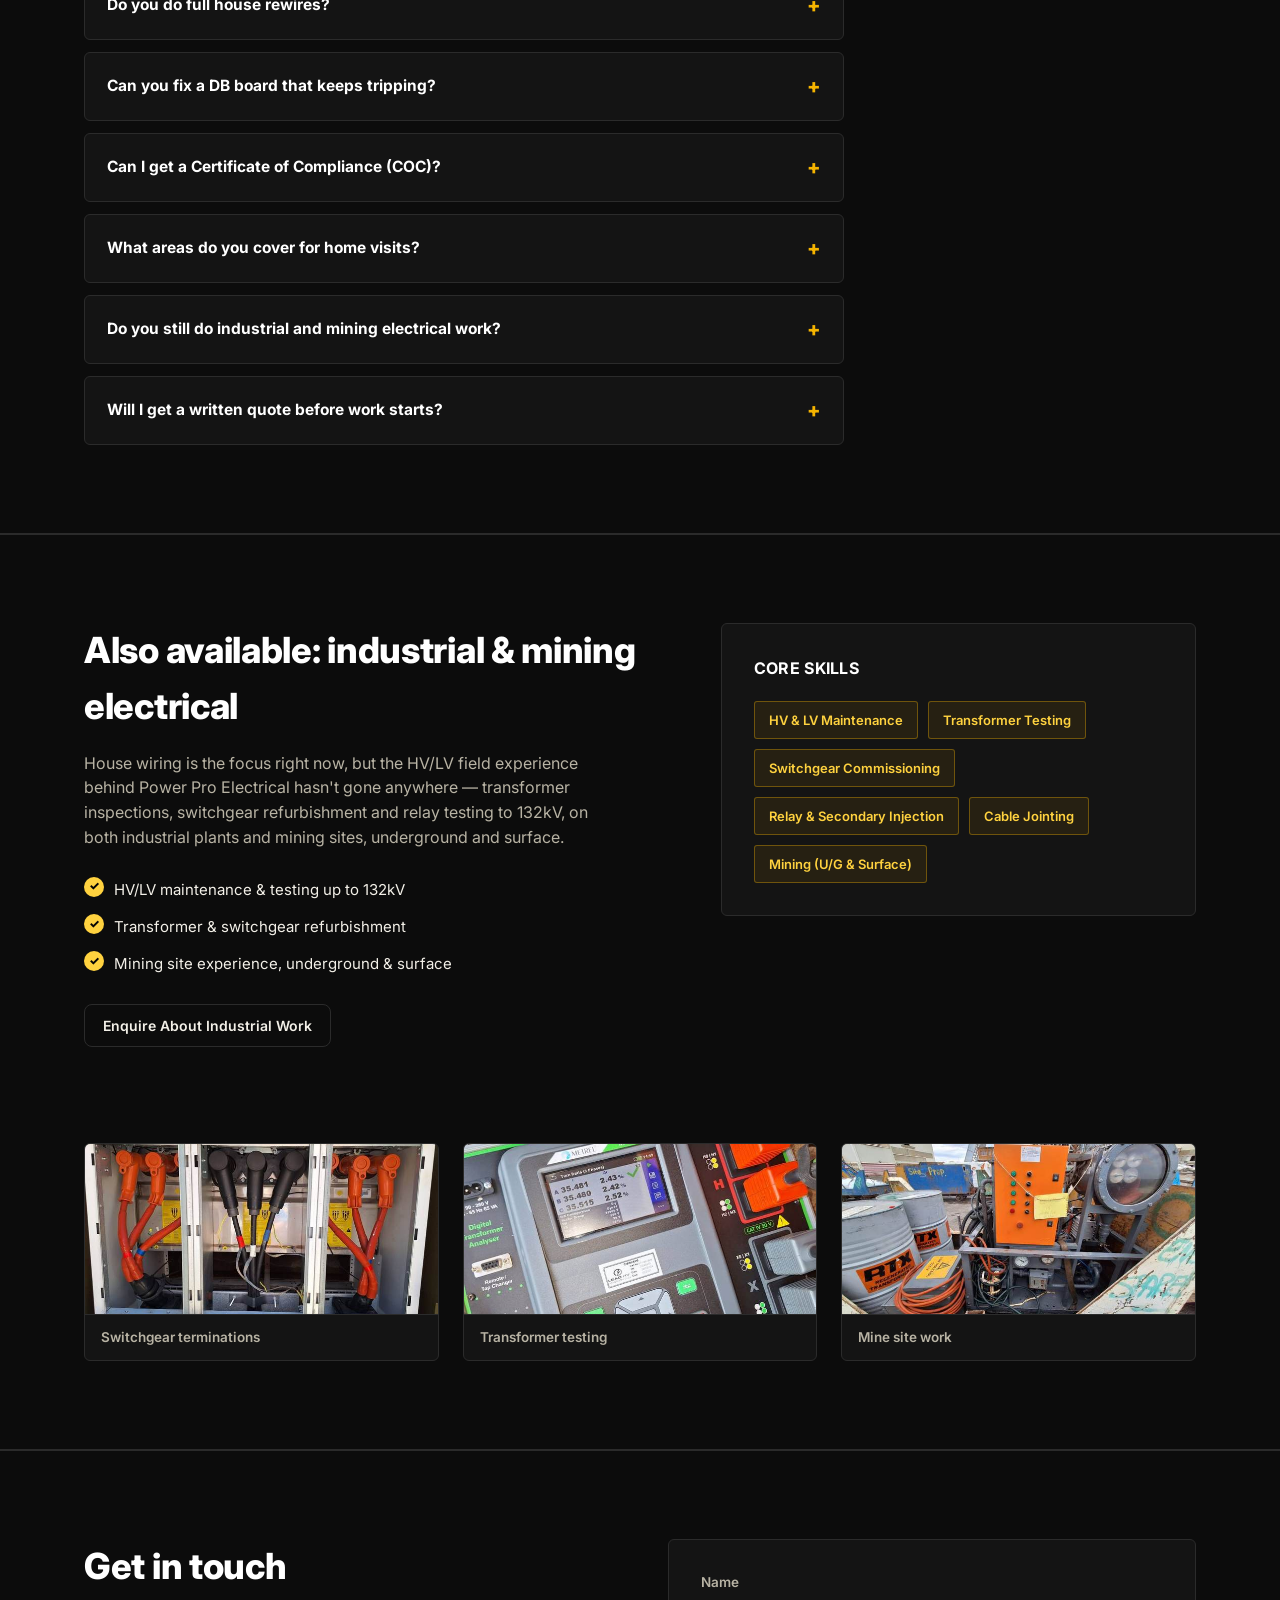
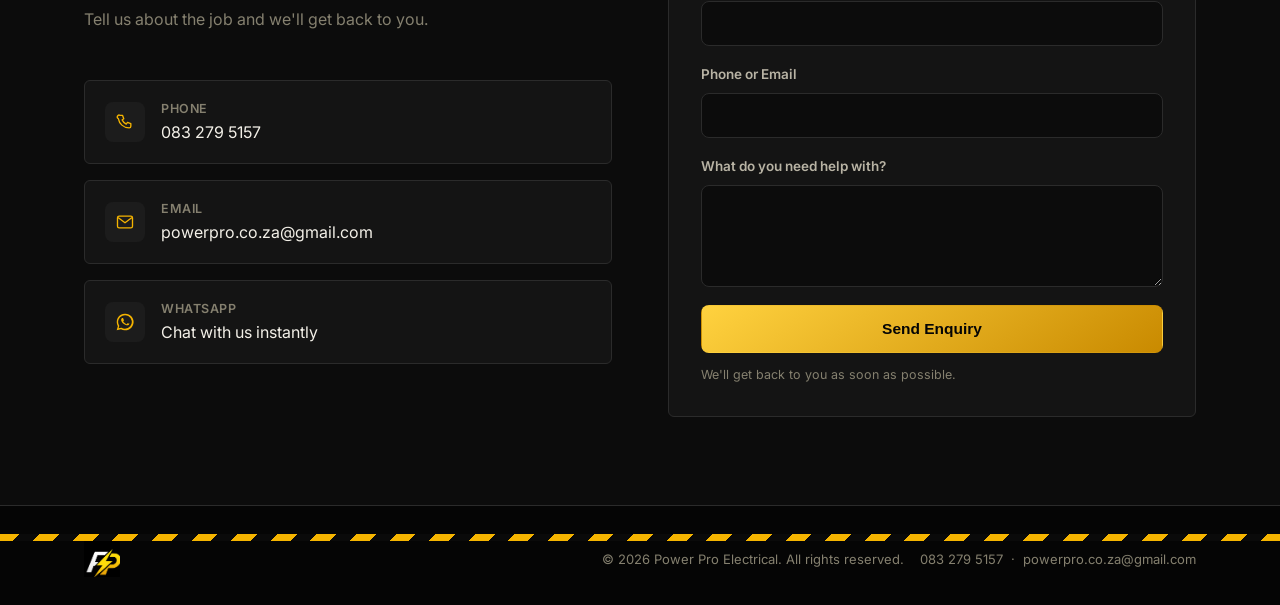
==== commit 61e27cbf: "Expand service areas to include Gauteng alongside Limpopo Co-Authored-By: Claude Sonnet 5 <noreply@a" ====
--- a/index.html
+++ b/index.html
@@ -31,7 +31,11 @@
     {"@type": "City", "name": "Polokwane"},
     {"@type": "City", "name": "Mokopane"},
     {"@type": "City", "name": "Steelpoort"},
-    {"@type": "AdministrativeArea", "name": "Limpopo"}
+    {"@type": "City", "name": "Johannesburg"},
+    {"@type": "City", "name": "Pretoria"},
+    {"@type": "City", "name": "Ekurhuleni"},
+    {"@type": "AdministrativeArea", "name": "Limpopo"},
+    {"@type": "AdministrativeArea", "name": "Gauteng"}
   ],
   "priceRange": "$$",
   "openingHoursSpecification": {
@@ -77,7 +81,7 @@
     {
       "@type": "Question",
       "name": "What areas do you cover for home visits?",
-      "acceptedAnswer": {"@type": "Answer", "text": "We're based in Polokwane and cover Mokopane, Steelpoort and the surrounding area, with travel available for bigger jobs further afield."}
+      "acceptedAnswer": {"@type": "Answer", "text": "We cover Limpopo (Polokwane, Mokopane, Steelpoort) and Gauteng (Johannesburg, Pretoria, Ekurhuleni), for now, with travel available for bigger jobs further afield."}
     },
     {
       "@type": "Question",
@@ -214,11 +218,14 @@
   <section class="areas" id="areas">
     <div class="container">
       <h2 class="section-title">Areas We Serve</h2>
-      <p class="section-lead">Home electrical work based in Polokwane, covering the surrounding Limpopo area.</p>
+      <p class="section-lead">Home electrical work across Limpopo and Gauteng, for now.</p>
       <div class="grid areas-grid">
         <div class="area-item"><h3>Polokwane</h3><p>Our home base — house wiring across the city and surrounds.</p></div>
         <div class="area-item"><h3>Mokopane</h3><p>House wiring and fault-finding call-outs.</p></div>
         <div class="area-item"><h3>Steelpoort</h3><p>Home electrical work by appointment.</p></div>
+        <div class="area-item"><h3>Johannesburg</h3><p>House wiring and fault-finding call-outs.</p></div>
+        <div class="area-item"><h3>Pretoria</h3><p>House wiring and fault-finding call-outs.</p></div>
+        <div class="area-item"><h3>Ekurhuleni</h3><p>Home electrical work by appointment.</p></div>
       </div>
       <p class="experience-close">Outside these areas? Get in touch — we also travel for bigger residential jobs and industrial/mining contracts nationwide.</p>
     </div>
@@ -243,7 +250,7 @@
         </details>
         <details class="faq-item">
           <summary>What areas do you cover for home visits?</summary>
-          <p>We're based in Polokwane and cover Mokopane, Steelpoort and the surrounding area, with travel available for bigger jobs further afield.</p>
+          <p>We cover Limpopo (Polokwane, Mokopane, Steelpoort) and Gauteng (Johannesburg, Pretoria, Ekurhuleni), for now, with travel available for bigger jobs further afield.</p>
         </details>
         <details class="faq-item">
           <summary>Do you still do industrial and mining electrical work?</summary>
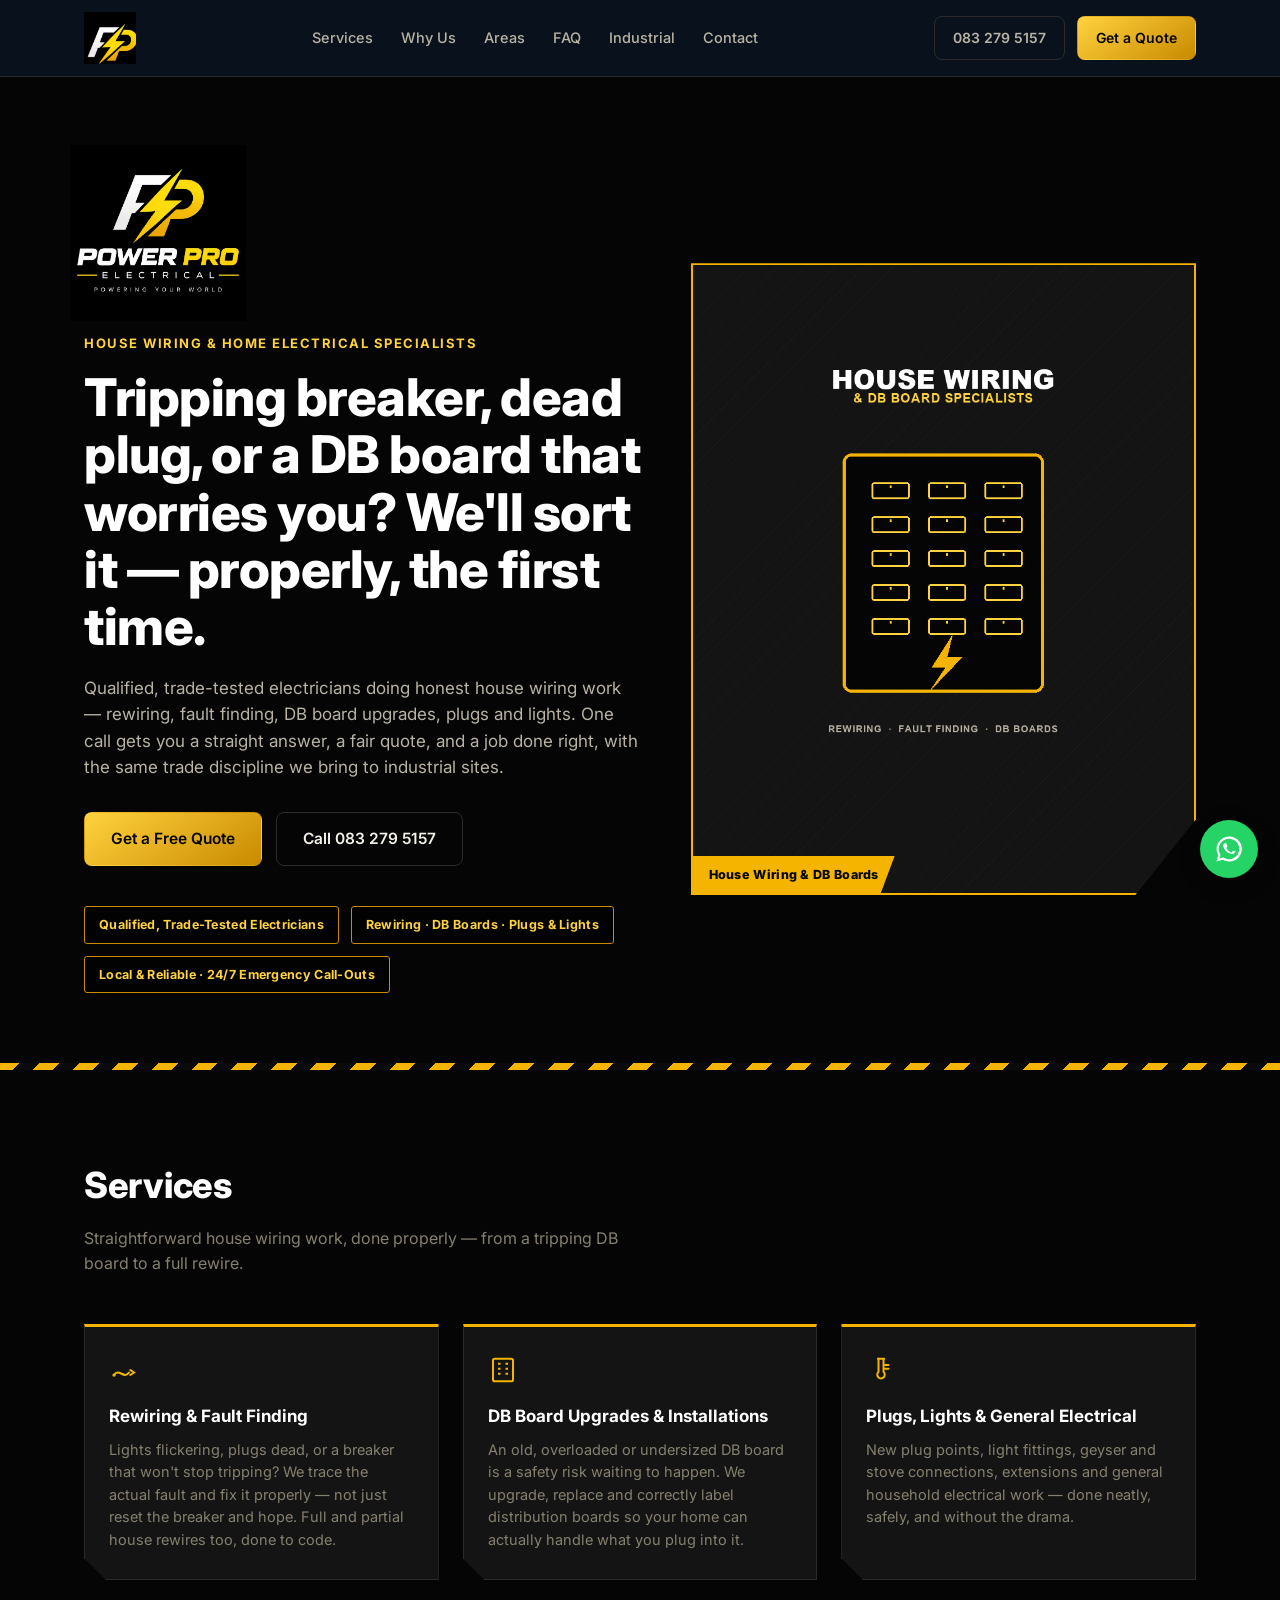
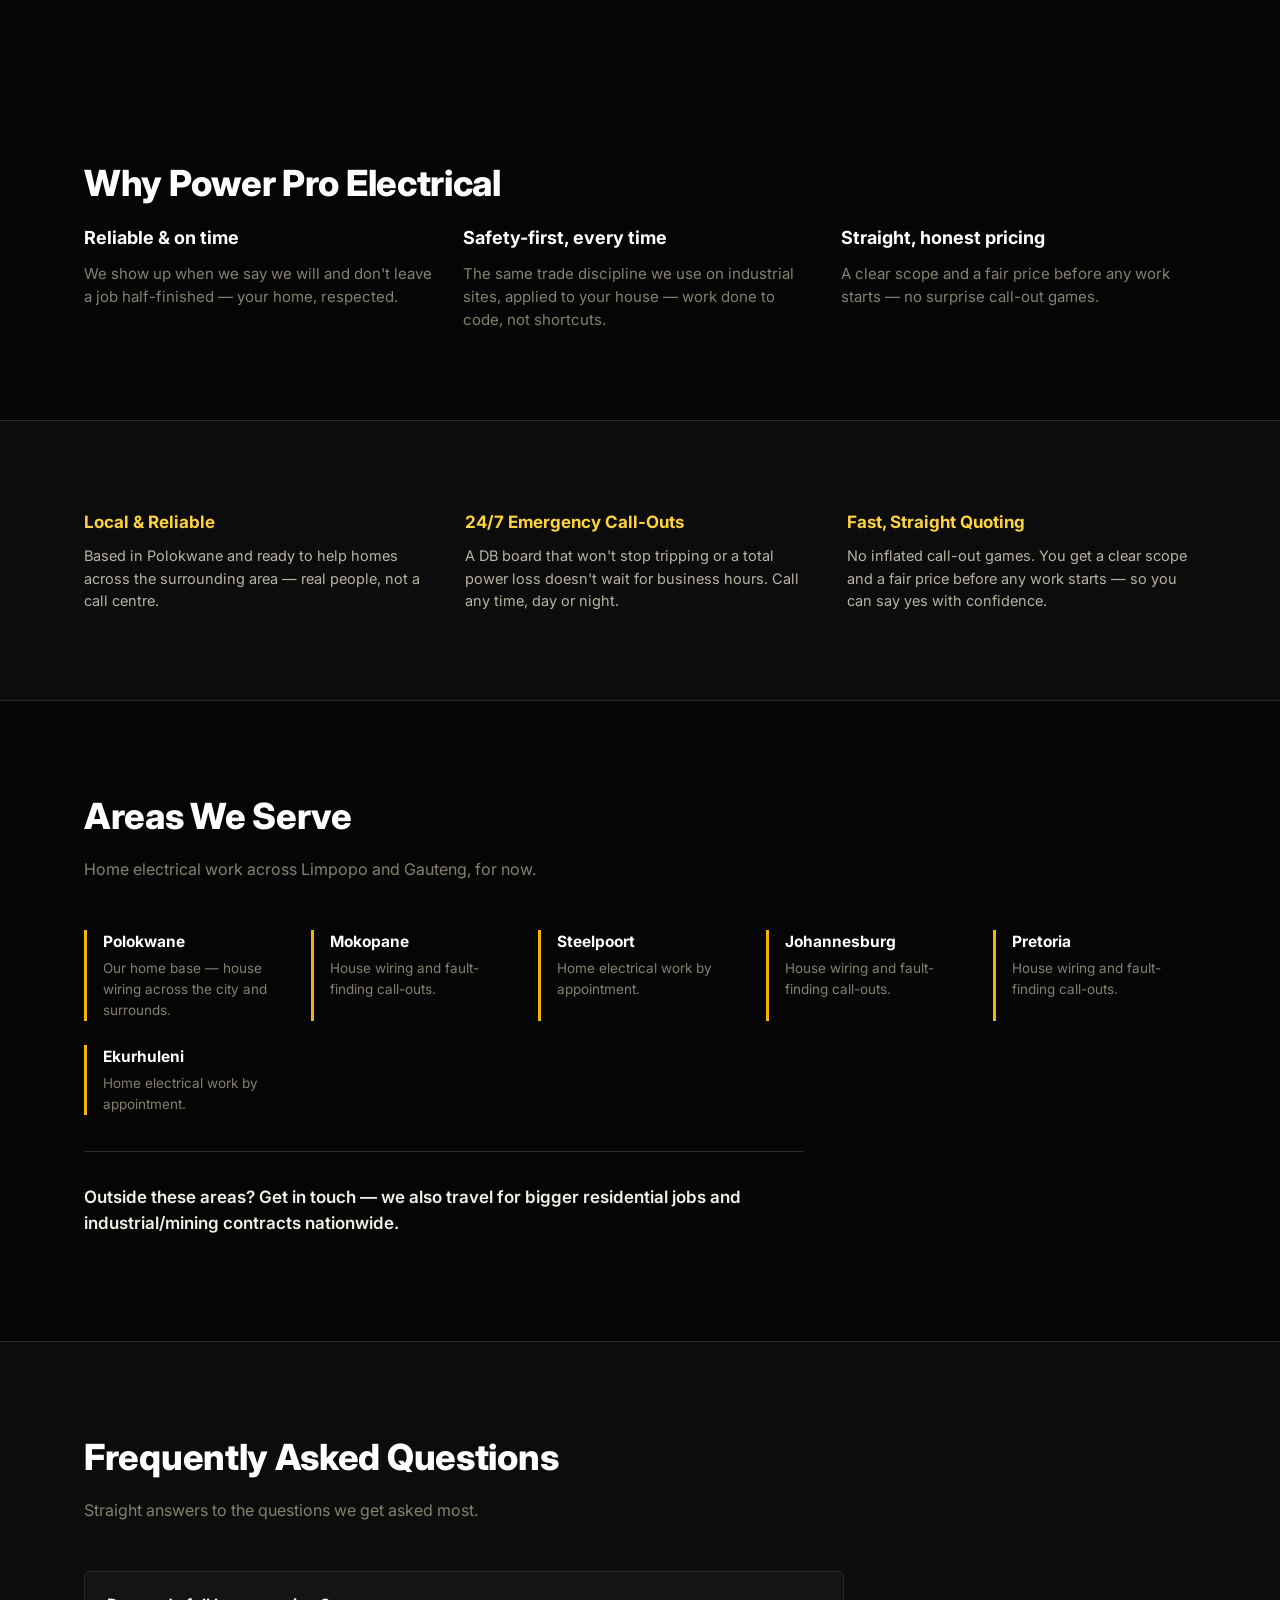
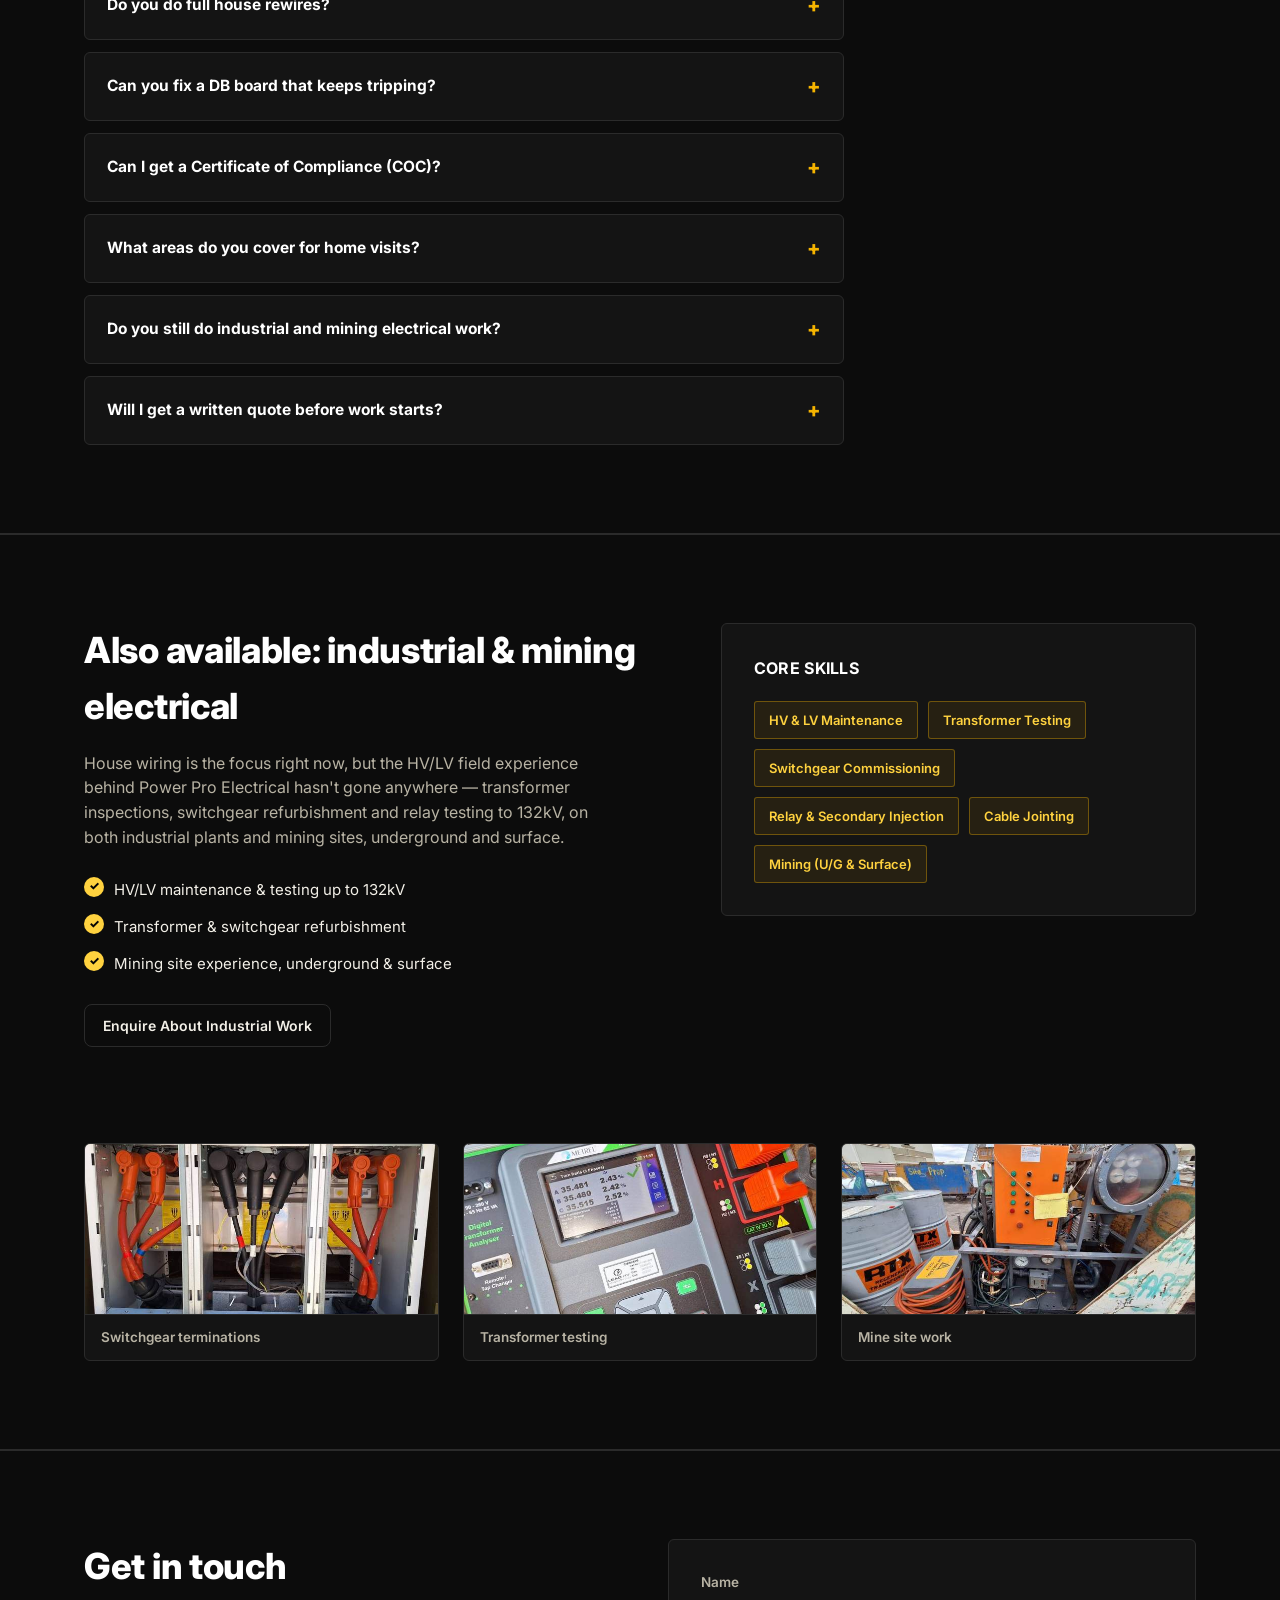
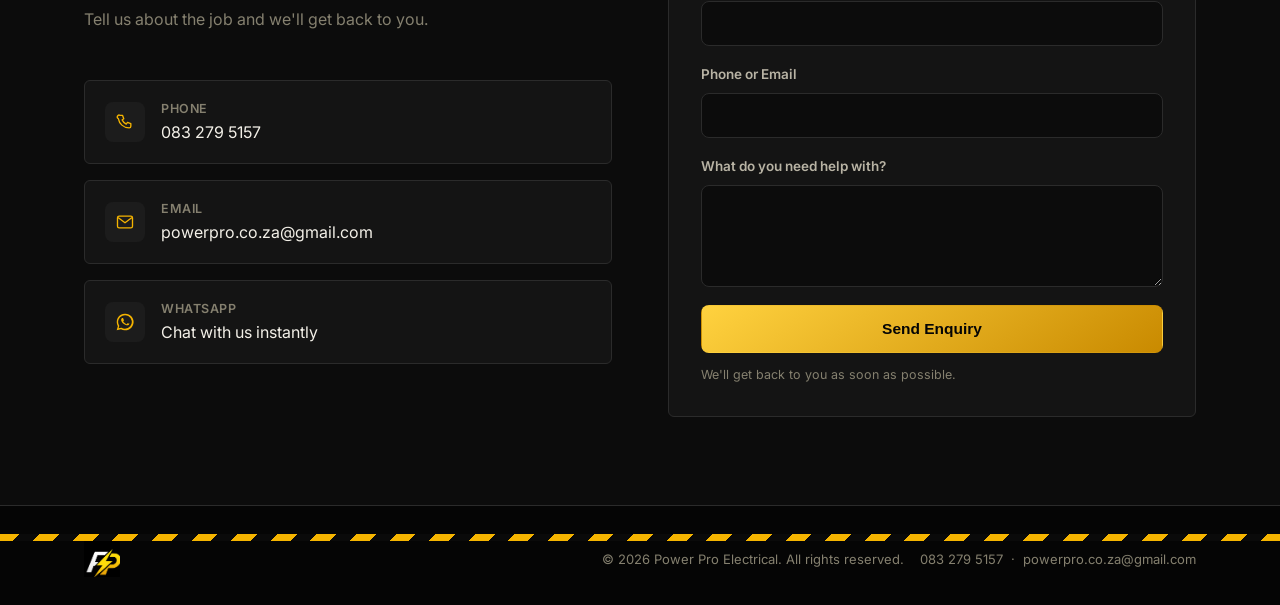
==== commit 3e523f5d: "Replace hero photo with an honest DB board graphic The previous hero photo (db-panel-build.jpeg) was" ====
--- a/index.html
+++ b/index.html
@@ -146,9 +146,9 @@
           <li>Local &amp; Reliable · 24/7 Emergency Call-Outs</li>
         </ul>
       </div>
-      <div class="hero-photo">
-        <img src="images/db-panel-build.jpeg" alt="Distribution board panel build">
-        <span class="hero-photo-tag">Real Job — DB Board Build</span>
+      <div class="hero-photo hero-photo-graphic">
+        <img src="images/hero-house-wiring.png" alt="House wiring and DB board specialists">
+        <span class="hero-photo-tag">House Wiring &amp; DB Boards</span>
       </div>
     </div>
     <div class="hazard-stripe"></div>
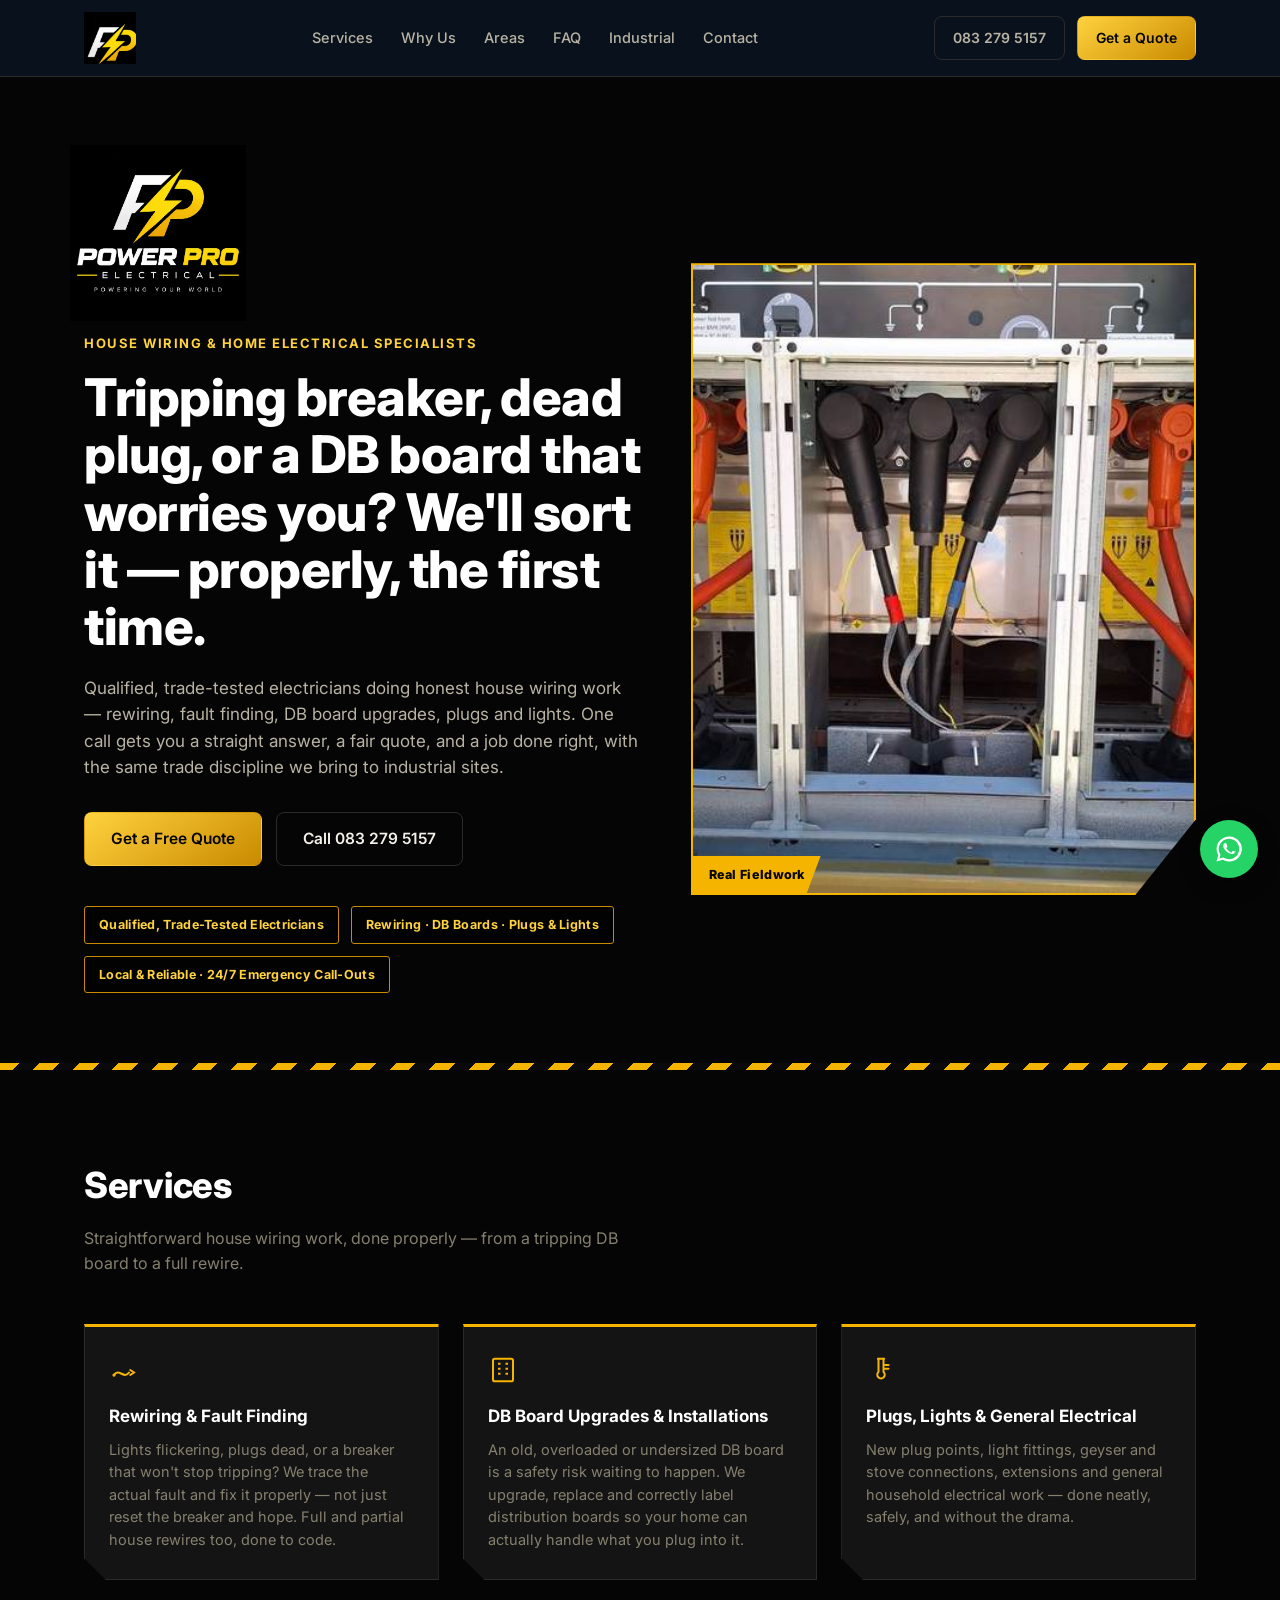
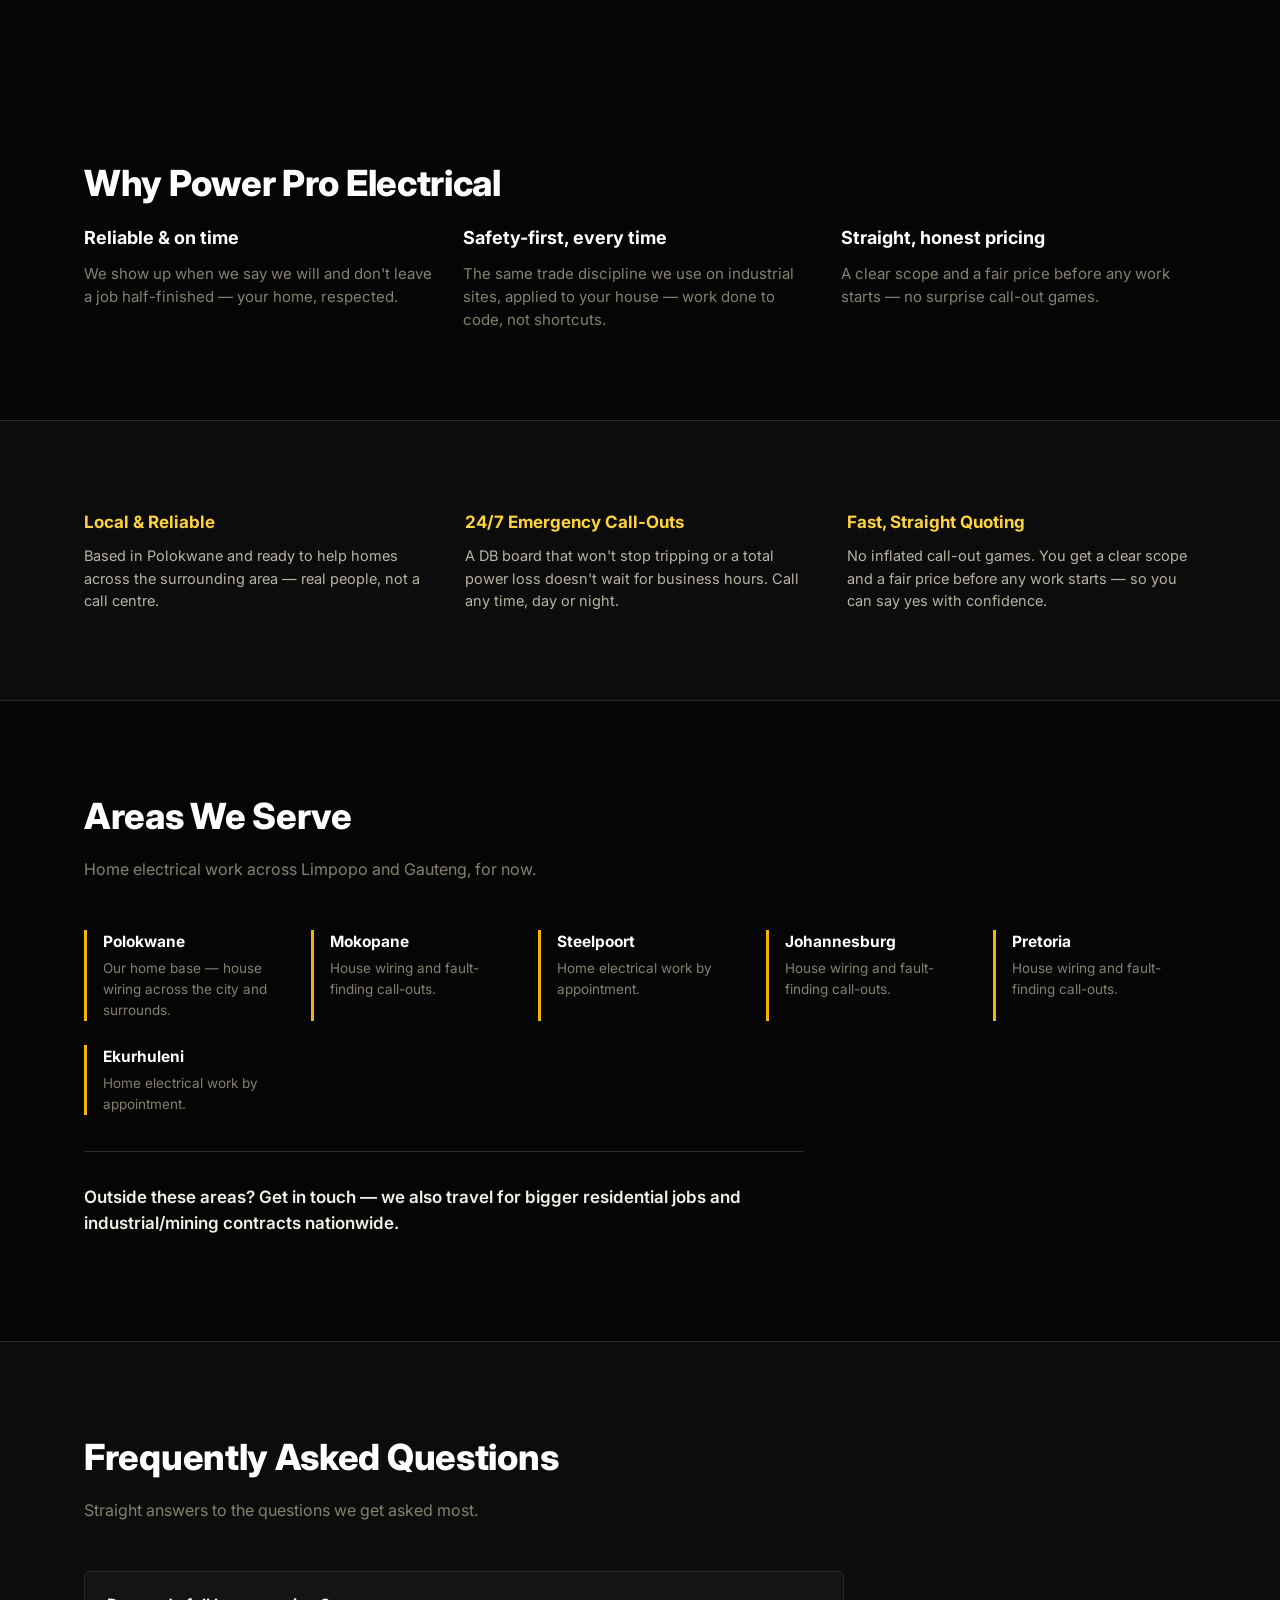
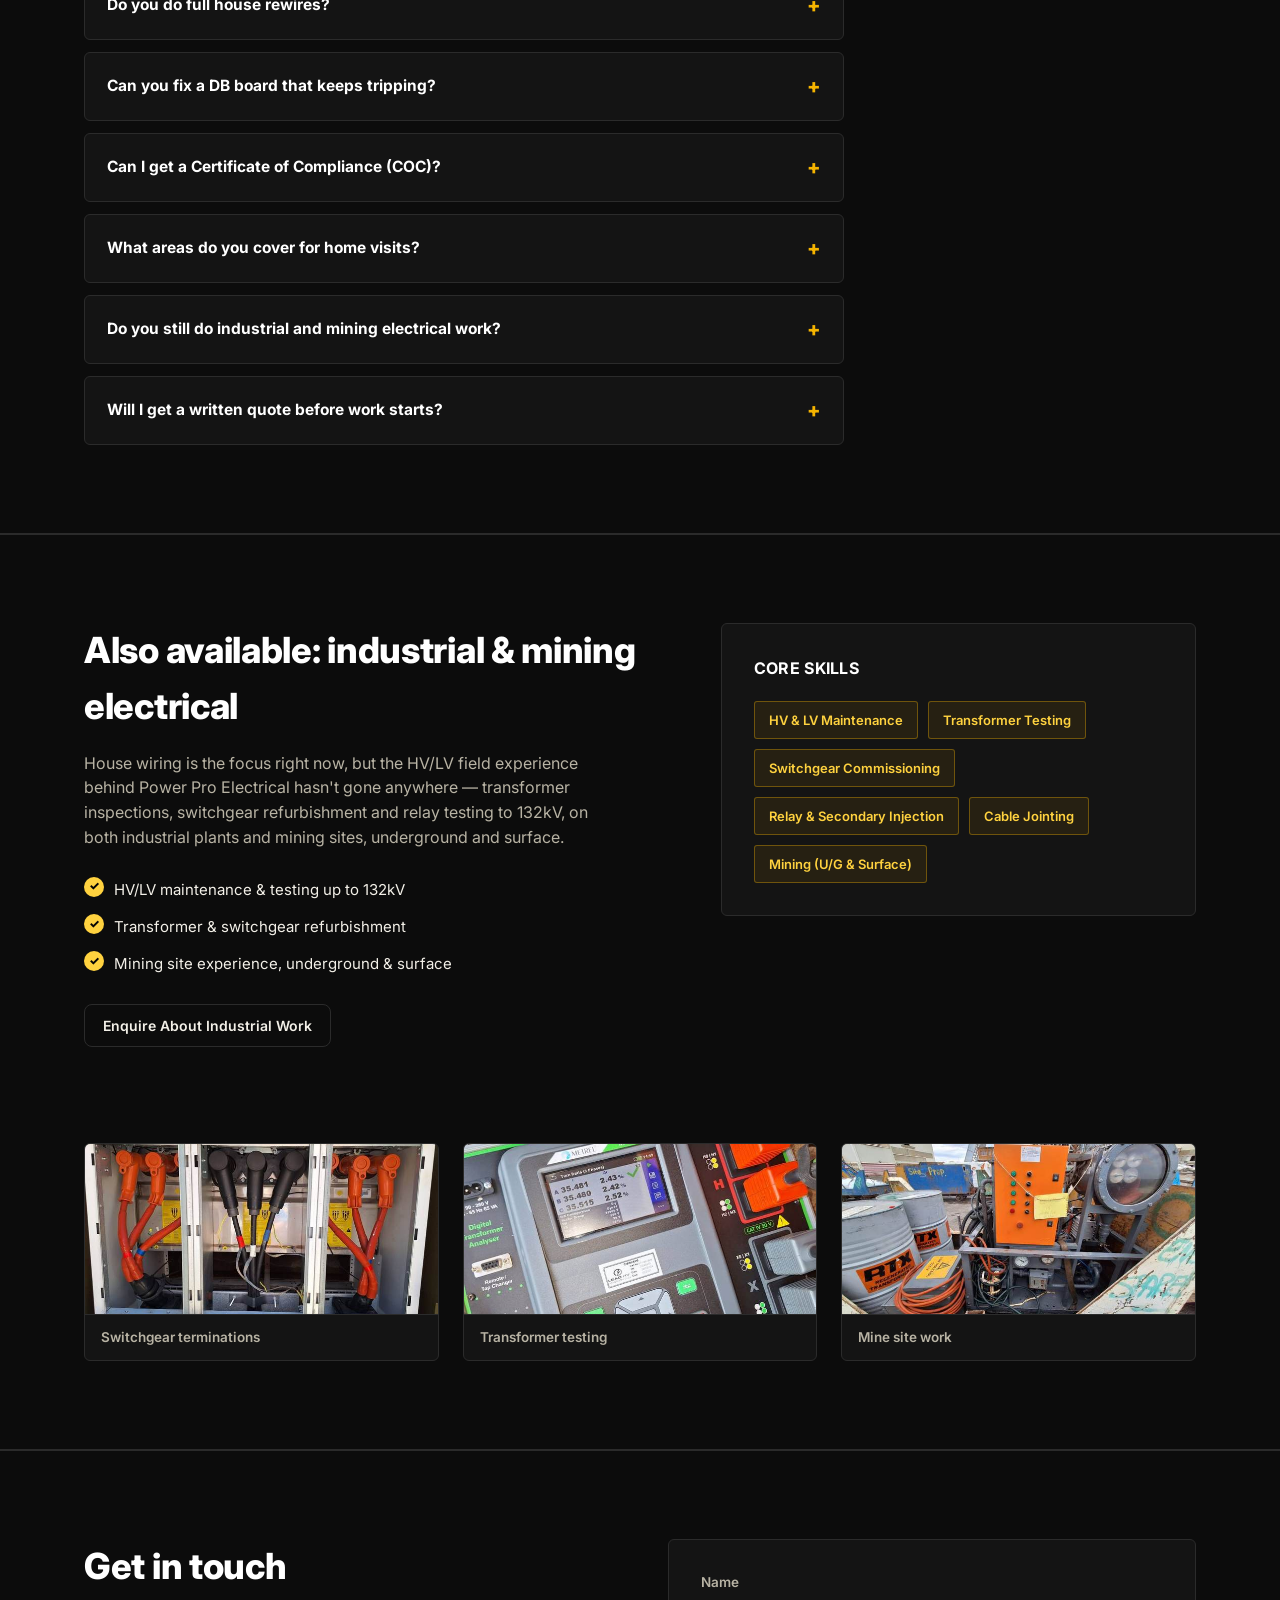
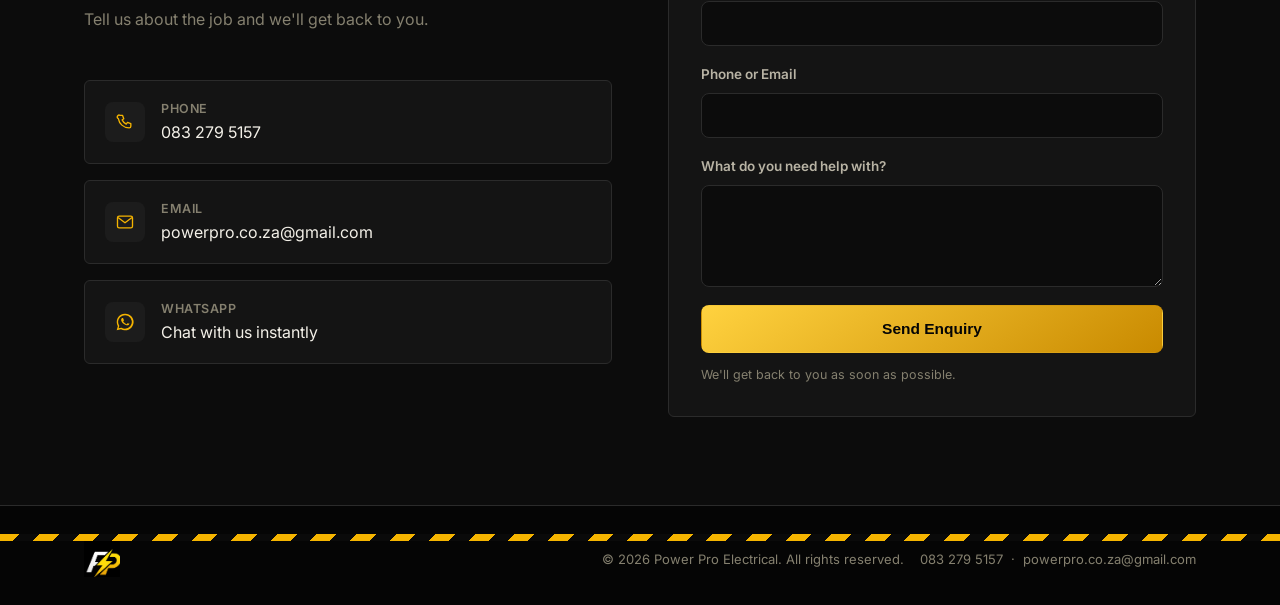
==== commit 69734b61: "Use a real fieldwork photo in the hero instead of a drawn graphic No house-wiring photo exists yet, " ====
--- a/index.html
+++ b/index.html
@@ -146,9 +146,9 @@
           <li>Local &amp; Reliable · 24/7 Emergency Call-Outs</li>
         </ul>
       </div>
-      <div class="hero-photo hero-photo-graphic">
-        <img src="images/hero-house-wiring.png" alt="House wiring and DB board specialists">
-        <span class="hero-photo-tag">House Wiring &amp; DB Boards</span>
+      <div class="hero-photo">
+        <img src="images/switchgear-termination.jpeg" alt="Power Pro Electrical real field work">
+        <span class="hero-photo-tag">Real Fieldwork</span>
       </div>
     </div>
     <div class="hazard-stripe"></div>
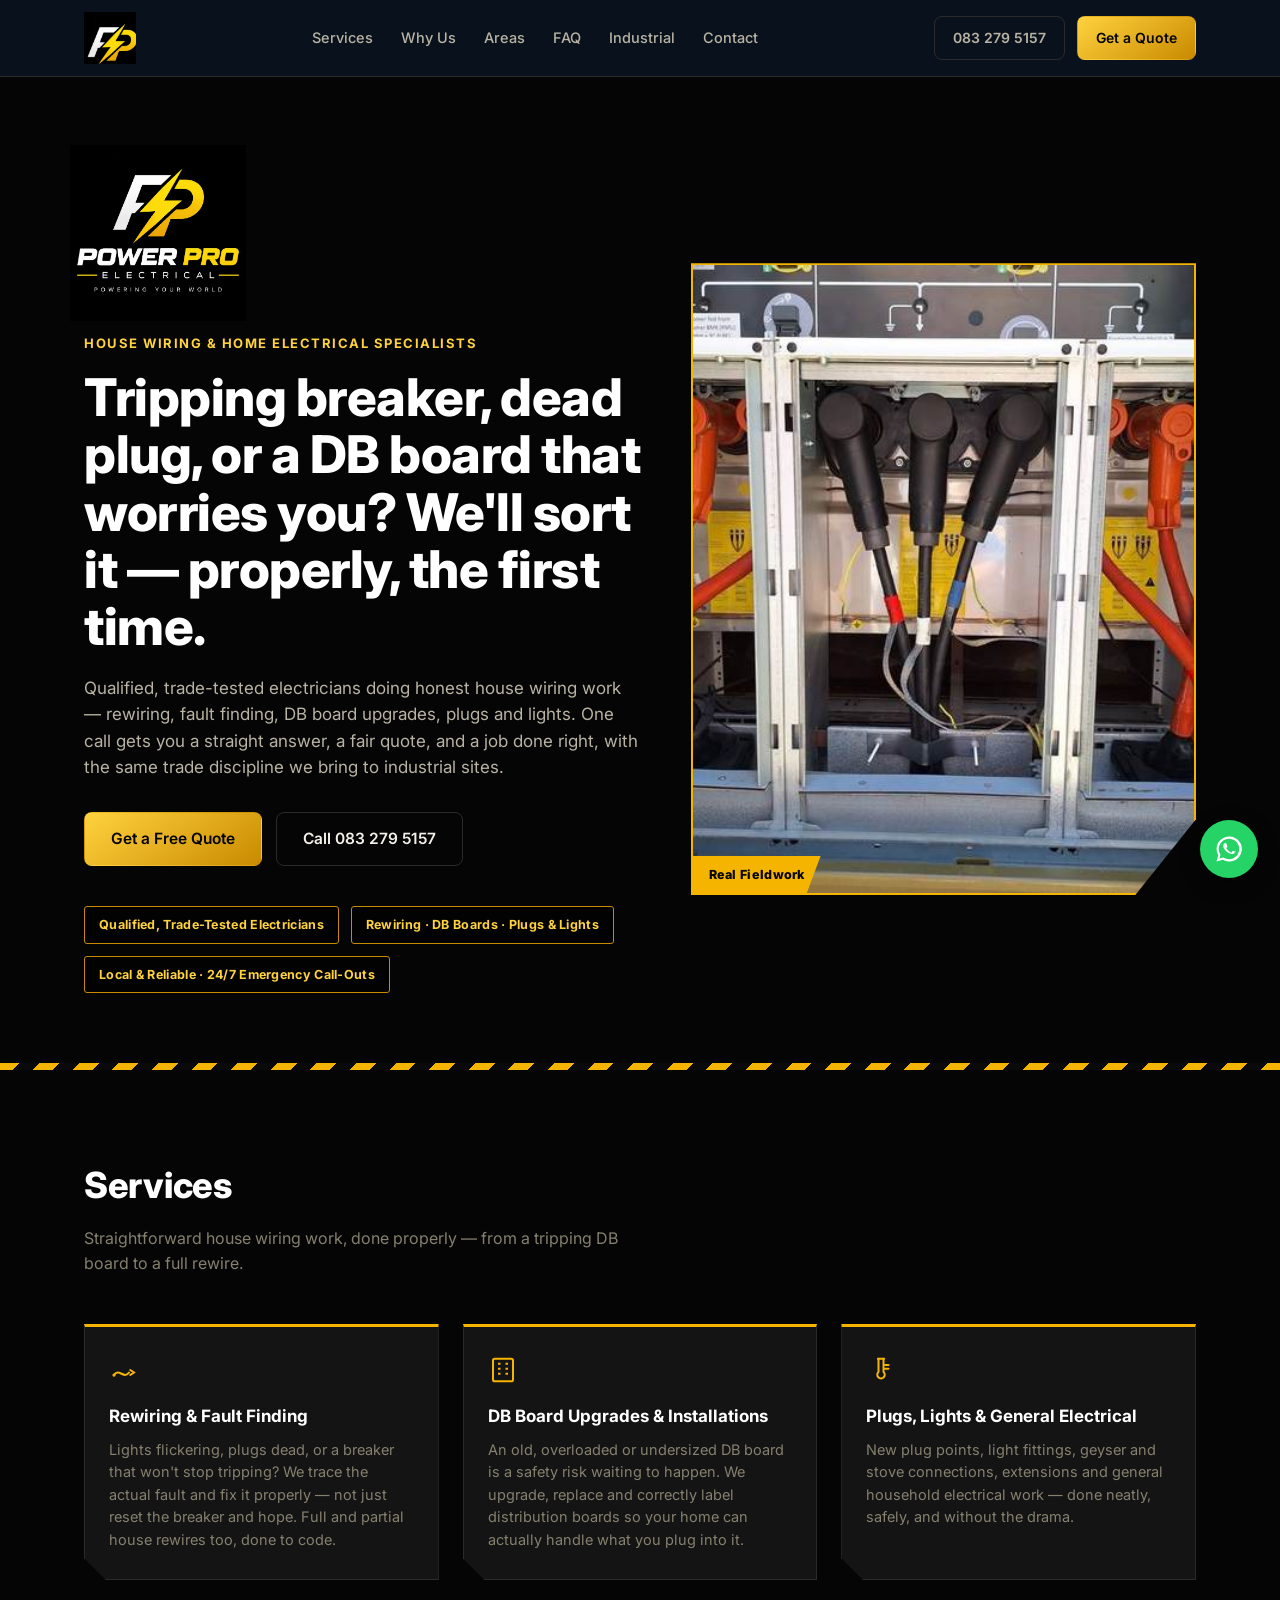
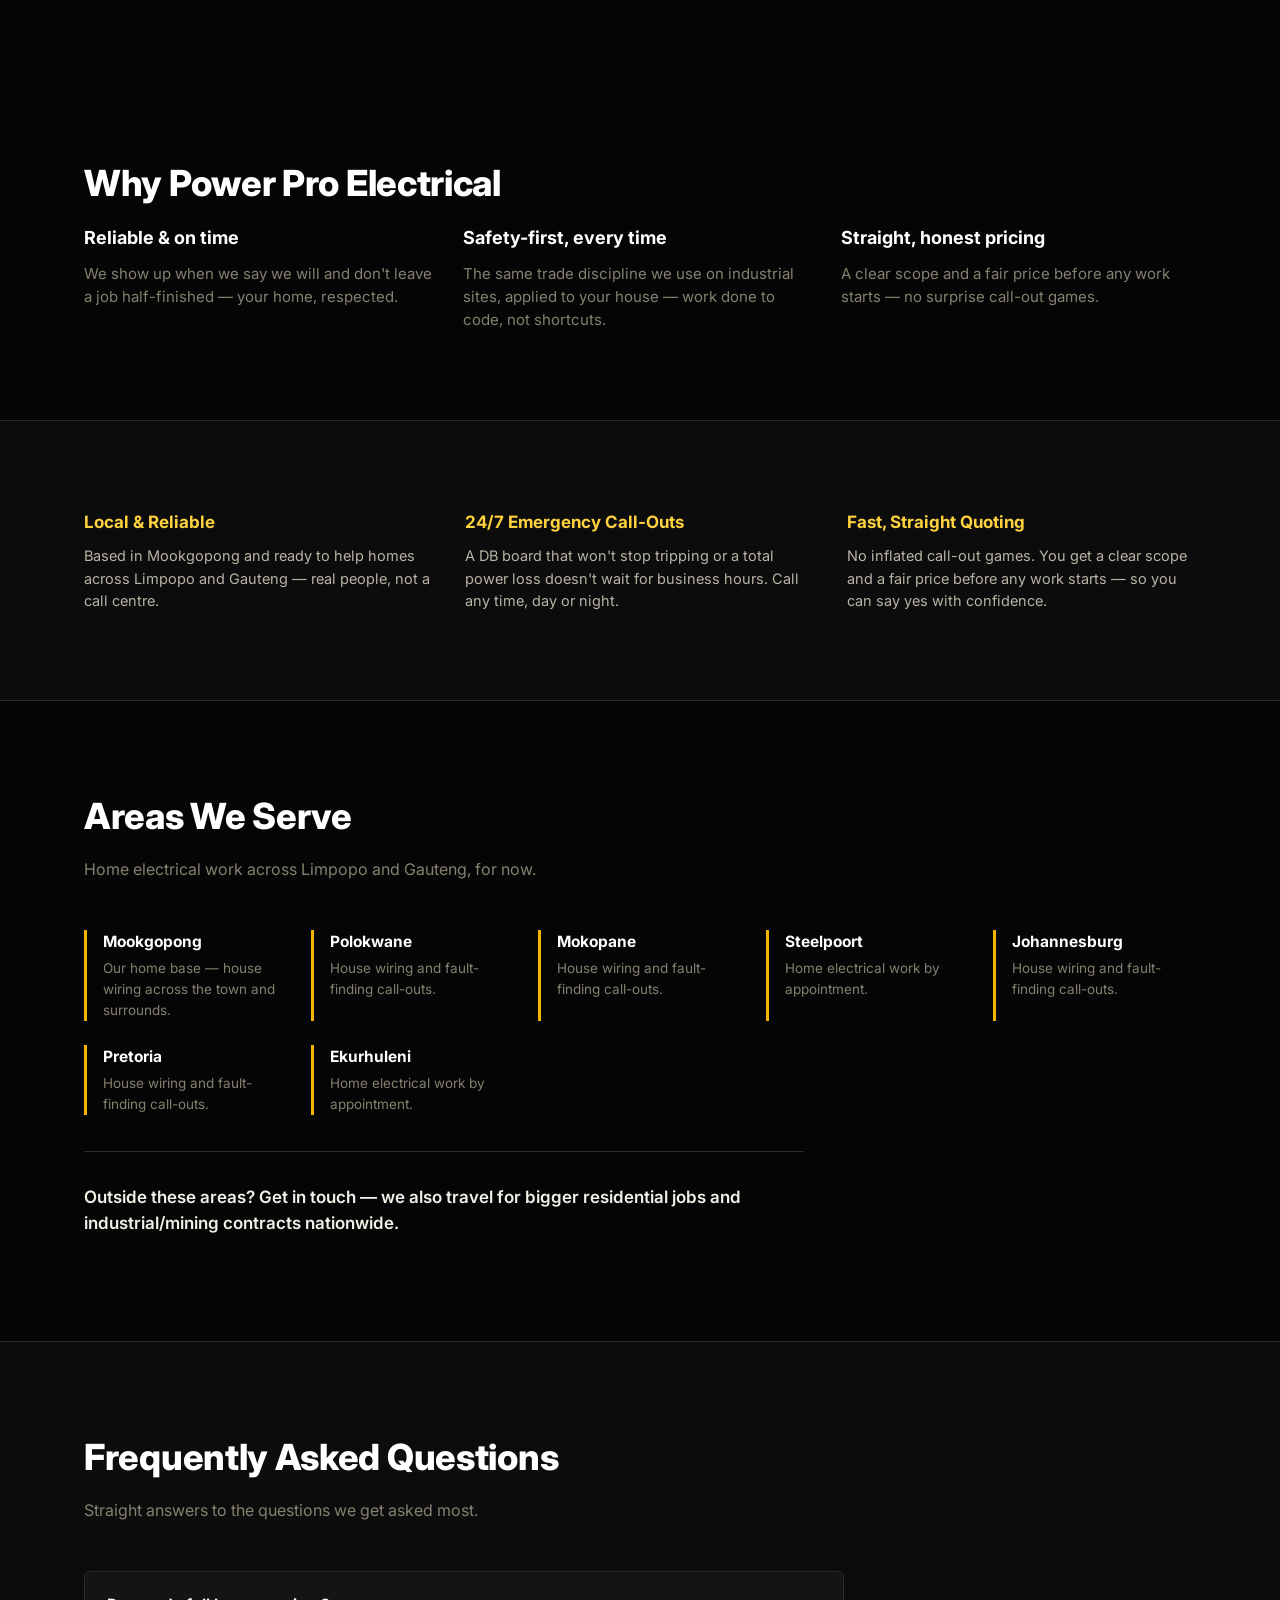
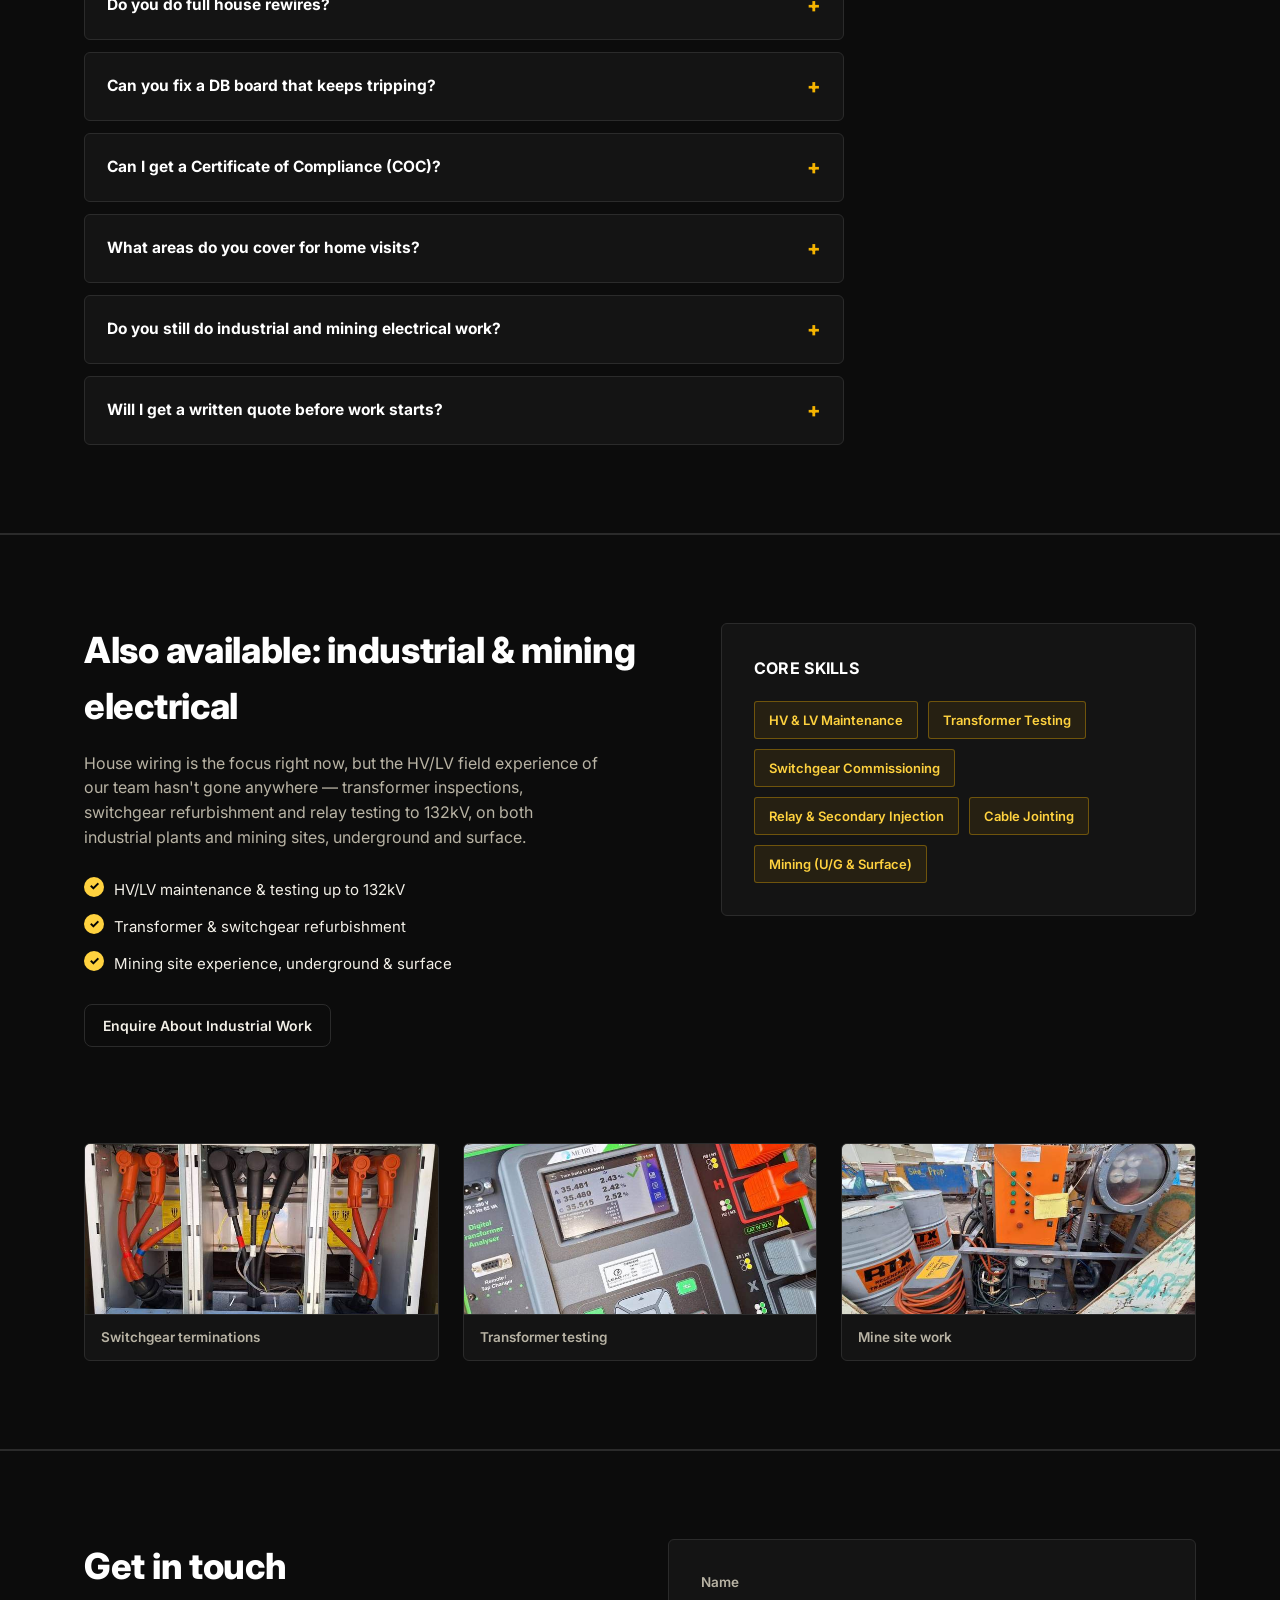
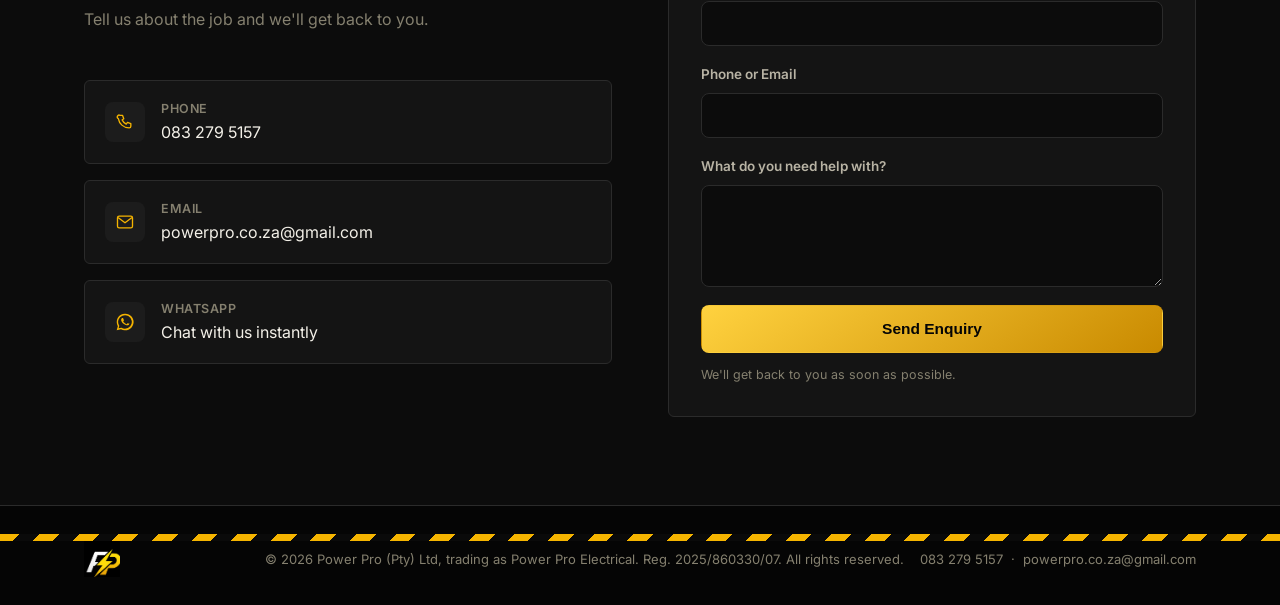
==== commit 42e7e5ad: "Correct location and company details on the site The company is based in Mookgopong, not Polokwane, " ====
--- a/index.html
+++ b/index.html
@@ -4,7 +4,7 @@
 <meta charset="UTF-8">
 <meta name="viewport" content="width=device-width, initial-scale=1.0">
 <title>Power Pro Electrical | House Wiring & Home Electrical Specialists</title>
-<meta name="description" content="Power Pro Electrical — house rewiring, fault finding, DB board upgrades, plugs and lights. Qualified, trade-tested electricians serving Polokwane and surrounds.">
+<meta name="description" content="Power Pro Electrical — house rewiring, fault finding, DB board upgrades, plugs and lights. Qualified, trade-tested electricians serving Limpopo and Gauteng.">
 <link rel="canonical" href="https://powerproservices.co.za/">
 <meta property="og:type" content="website">
 <meta property="og:site_name" content="Power Pro Electrical">
@@ -28,6 +28,7 @@
   "email": "powerpro.co.za@gmail.com",
   "url": "https://powerproservices.co.za/",
   "areaServed": [
+    {"@type": "City", "name": "Mookgopong"},
     {"@type": "City", "name": "Polokwane"},
     {"@type": "City", "name": "Mokopane"},
     {"@type": "City", "name": "Steelpoort"},
@@ -44,7 +45,7 @@
     "opens": "00:00",
     "closes": "23:59"
   },
-  "description": "Qualified, trade-tested electricians handling house rewiring, fault finding, DB board upgrades and general home electrical work in Polokwane and the surrounding area, with 24/7 emergency call-outs. Also available for industrial and mining HV/LV electrical work.",
+  "description": "Qualified, trade-tested electricians handling house rewiring, fault finding, DB board upgrades and general home electrical work in Limpopo and Gauteng, with 24/7 emergency call-outs. Also available for industrial and mining HV/LV electrical work.",
   "hasOfferCatalog": {
     "@type": "OfferCatalog",
     "name": "Electrical Services",
@@ -81,7 +82,7 @@
     {
       "@type": "Question",
       "name": "What areas do you cover for home visits?",
-      "acceptedAnswer": {"@type": "Answer", "text": "We cover Limpopo (Polokwane, Mokopane, Steelpoort) and Gauteng (Johannesburg, Pretoria, Ekurhuleni), for now, with travel available for bigger jobs further afield."}
+      "acceptedAnswer": {"@type": "Answer", "text": "We’re based in Mookgopong and cover Limpopo (Polokwane, Mokopane, Steelpoort and surrounds) and Gauteng (Johannesburg, Pretoria, Ekurhuleni), for now, with travel available for bigger jobs further afield."}
     },
     {
       "@type": "Question",
@@ -202,7 +203,7 @@
     <div class="container coverage-inner">
       <div class="coverage-item">
         <h3>Local &amp; Reliable</h3>
-        <p>Based in Polokwane and ready to help homes across the surrounding area — real people, not a call centre.</p>
+        <p>Based in Mookgopong and ready to help homes across Limpopo and Gauteng — real people, not a call centre.</p>
       </div>
       <div class="coverage-item">
         <h3>24/7 Emergency Call-Outs</h3>
@@ -220,7 +221,8 @@
       <h2 class="section-title">Areas We Serve</h2>
       <p class="section-lead">Home electrical work across Limpopo and Gauteng, for now.</p>
       <div class="grid areas-grid">
-        <div class="area-item"><h3>Polokwane</h3><p>Our home base — house wiring across the city and surrounds.</p></div>
+        <div class="area-item"><h3>Mookgopong</h3><p>Our home base — house wiring across the town and surrounds.</p></div>
+        <div class="area-item"><h3>Polokwane</h3><p>House wiring and fault-finding call-outs.</p></div>
         <div class="area-item"><h3>Mokopane</h3><p>House wiring and fault-finding call-outs.</p></div>
         <div class="area-item"><h3>Steelpoort</h3><p>Home electrical work by appointment.</p></div>
         <div class="area-item"><h3>Johannesburg</h3><p>House wiring and fault-finding call-outs.</p></div>
@@ -250,7 +252,7 @@
         </details>
         <details class="faq-item">
           <summary>What areas do you cover for home visits?</summary>
-          <p>We cover Limpopo (Polokwane, Mokopane, Steelpoort) and Gauteng (Johannesburg, Pretoria, Ekurhuleni), for now, with travel available for bigger jobs further afield.</p>
+          <p>We’re based in Mookgopong and cover Limpopo (Polokwane, Mokopane, Steelpoort and surrounds) and Gauteng (Johannesburg, Pretoria, Ekurhuleni), for now, with travel available for bigger jobs further afield.</p>
         </details>
         <details class="faq-item">
           <summary>Do you still do industrial and mining electrical work?</summary>
@@ -268,7 +270,7 @@
     <div class="container expertise-inner">
       <div class="expertise-copy">
         <h2 class="section-title">Also available: industrial &amp; mining electrical</h2>
-        <p>House wiring is the focus right now, but the HV/LV field experience behind Power Pro Electrical hasn't gone anywhere — transformer inspections, switchgear refurbishment and relay testing to 132kV, on both industrial plants and mining sites, underground and surface.</p>
+        <p>House wiring is the focus right now, but the HV/LV field experience of our team hasn't gone anywhere — transformer inspections, switchgear refurbishment and relay testing to 132kV, on both industrial plants and mining sites, underground and surface.</p>
         <ul class="checklist">
           <li>HV/LV maintenance &amp; testing up to 132kV</li>
           <li>Transformer &amp; switchgear refurbishment</li>
@@ -362,7 +364,7 @@
   <div class="hazard-stripe"></div>
   <div class="container footer-inner">
     <img src="images/logo-icon.png" alt="Power Pro Electrical" class="footer-logo">
-    <span>&copy; <span id="year"></span> Power Pro Electrical. All rights reserved.</span>
+    <span>&copy; <span id="year"></span> Power Pro (Pty) Ltd, trading as Power Pro Electrical. Reg. 2025/860330/07. All rights reserved.</span>
     <span class="footer-contact">083 279 5157 &nbsp;·&nbsp; powerpro.co.za@gmail.com</span>
   </div>
 </footer>
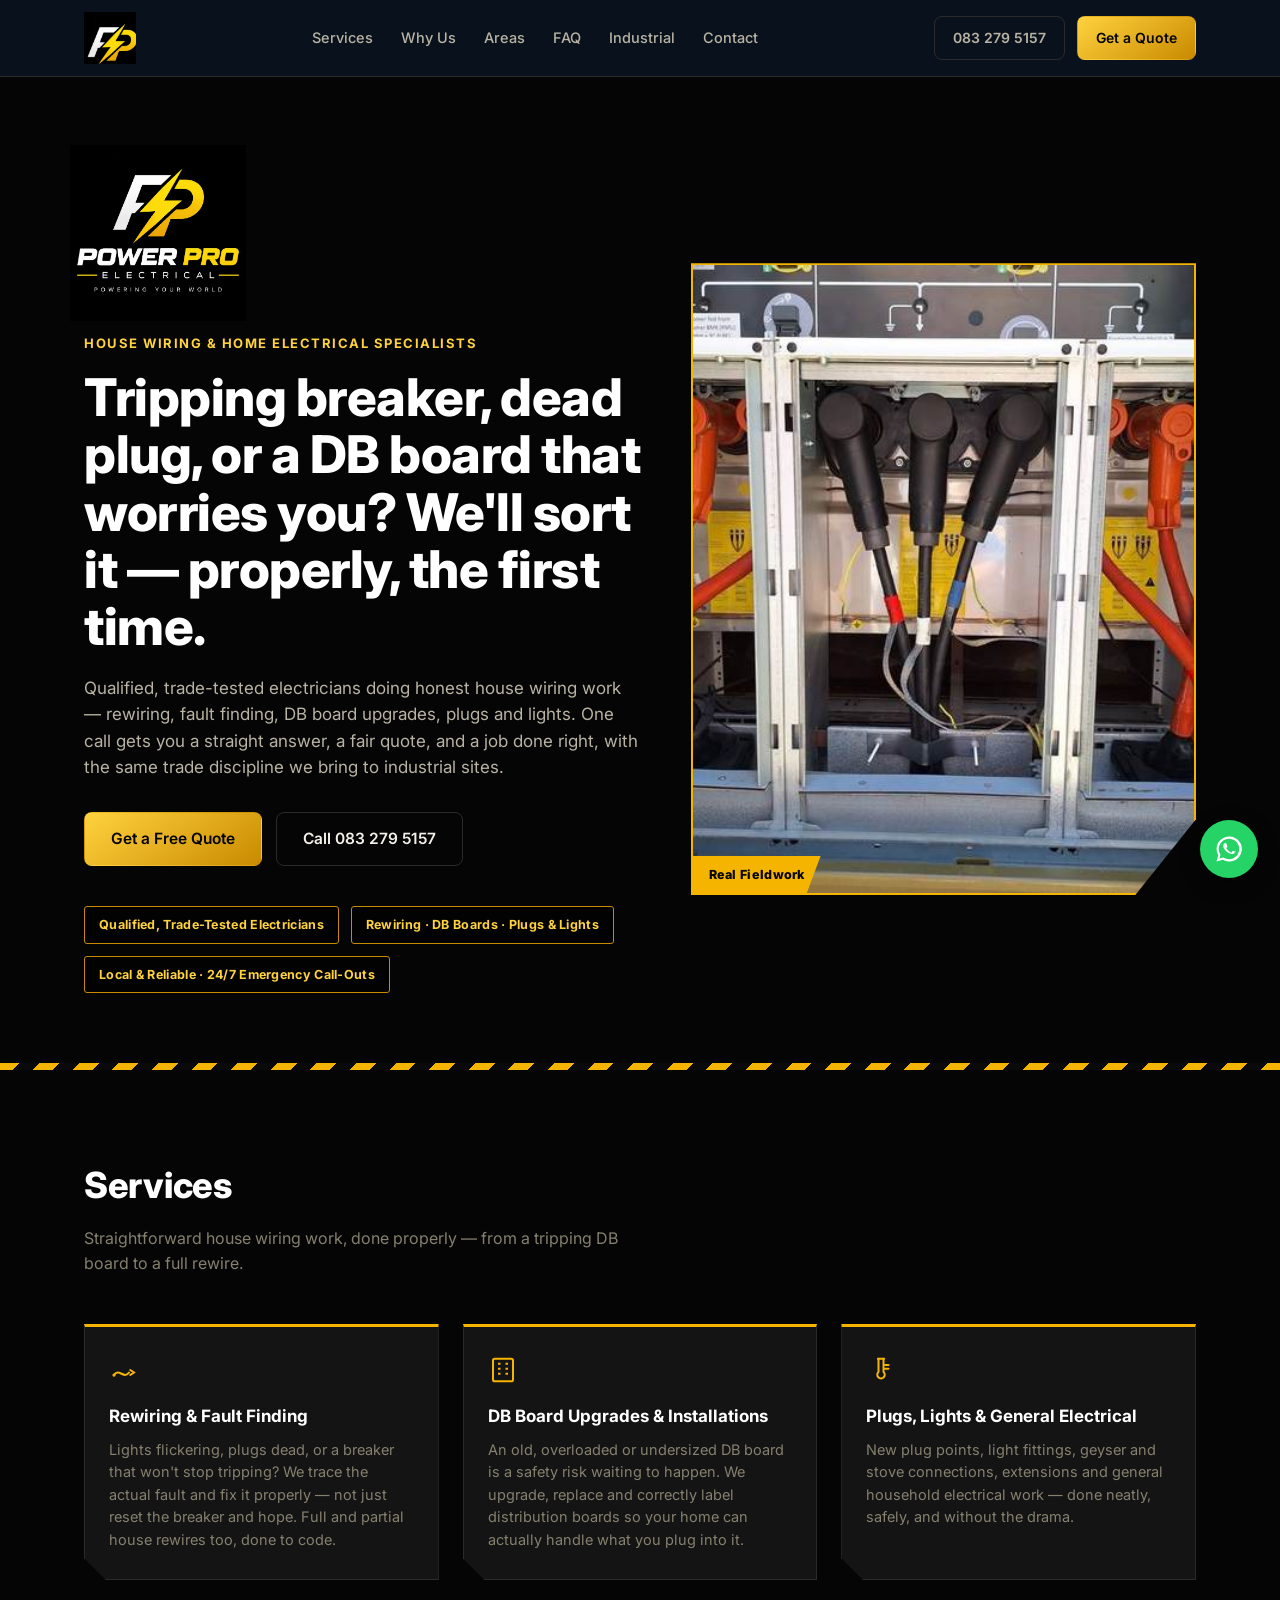
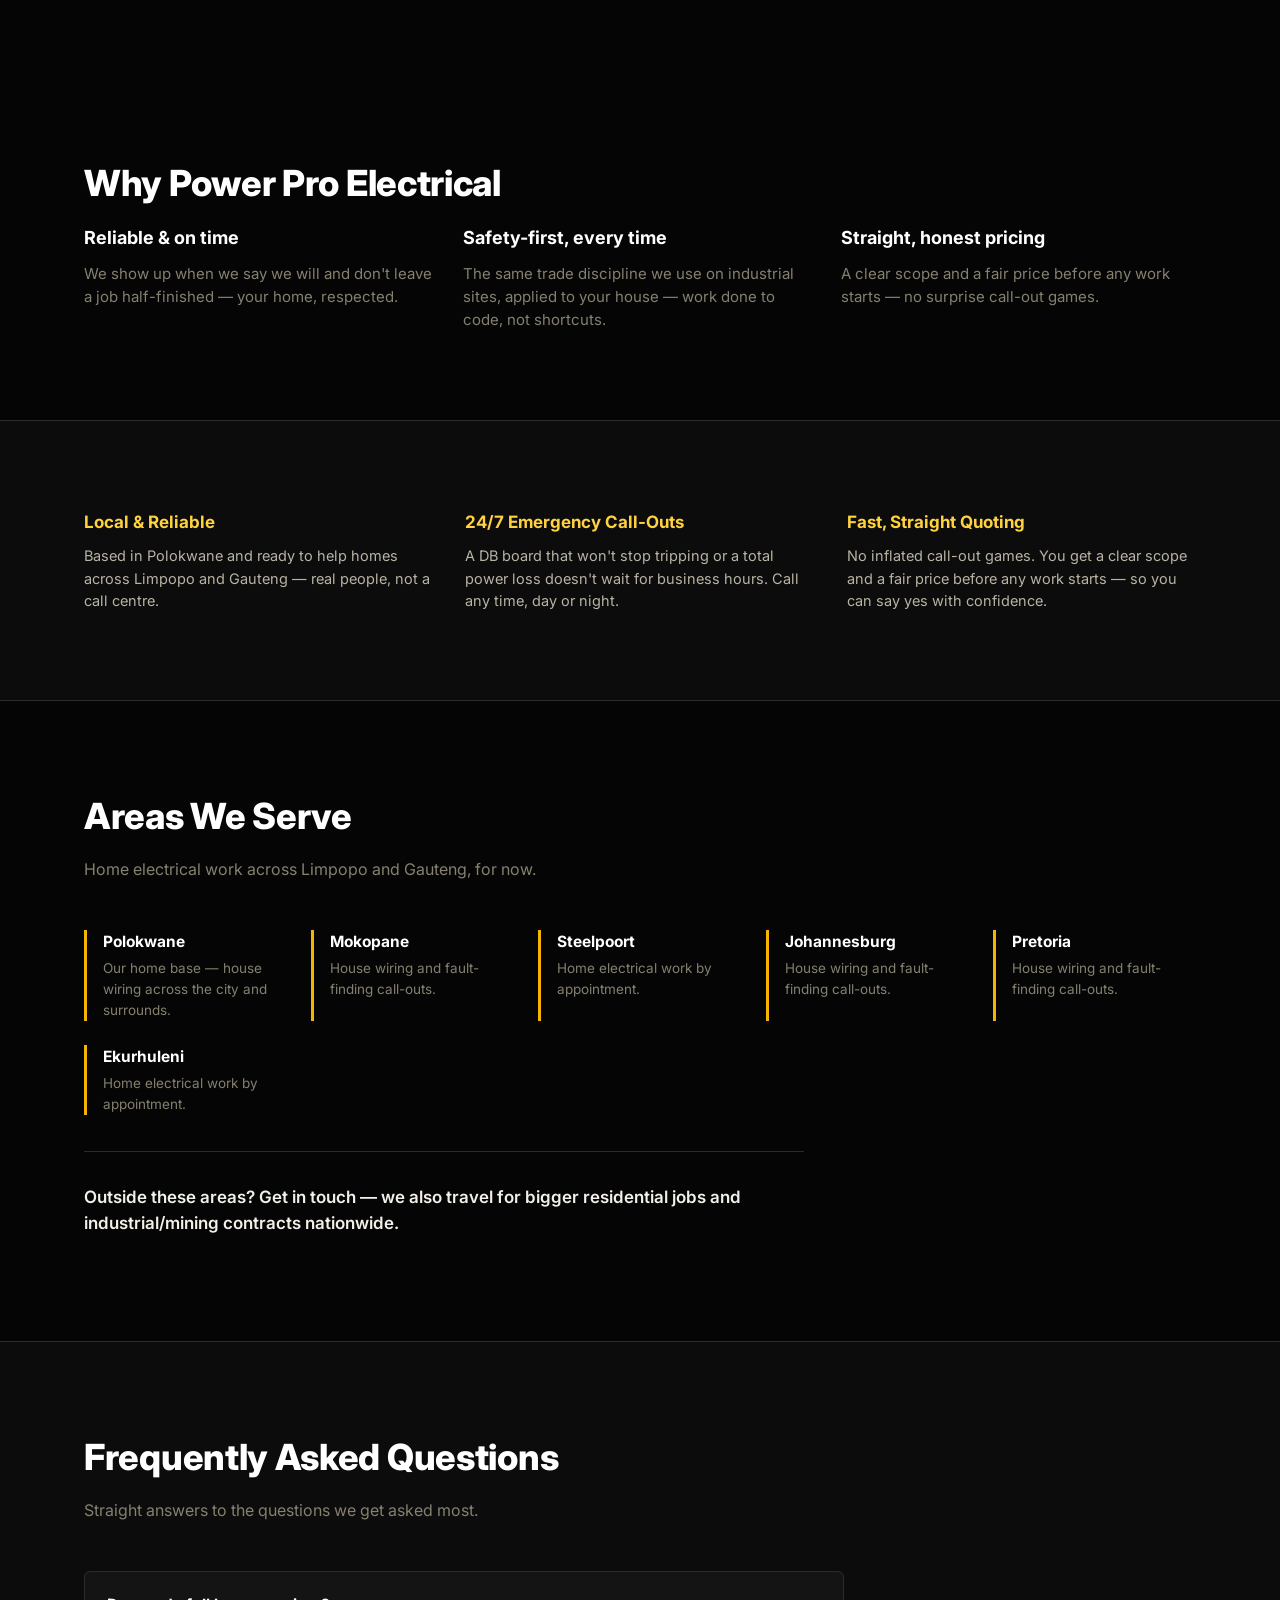
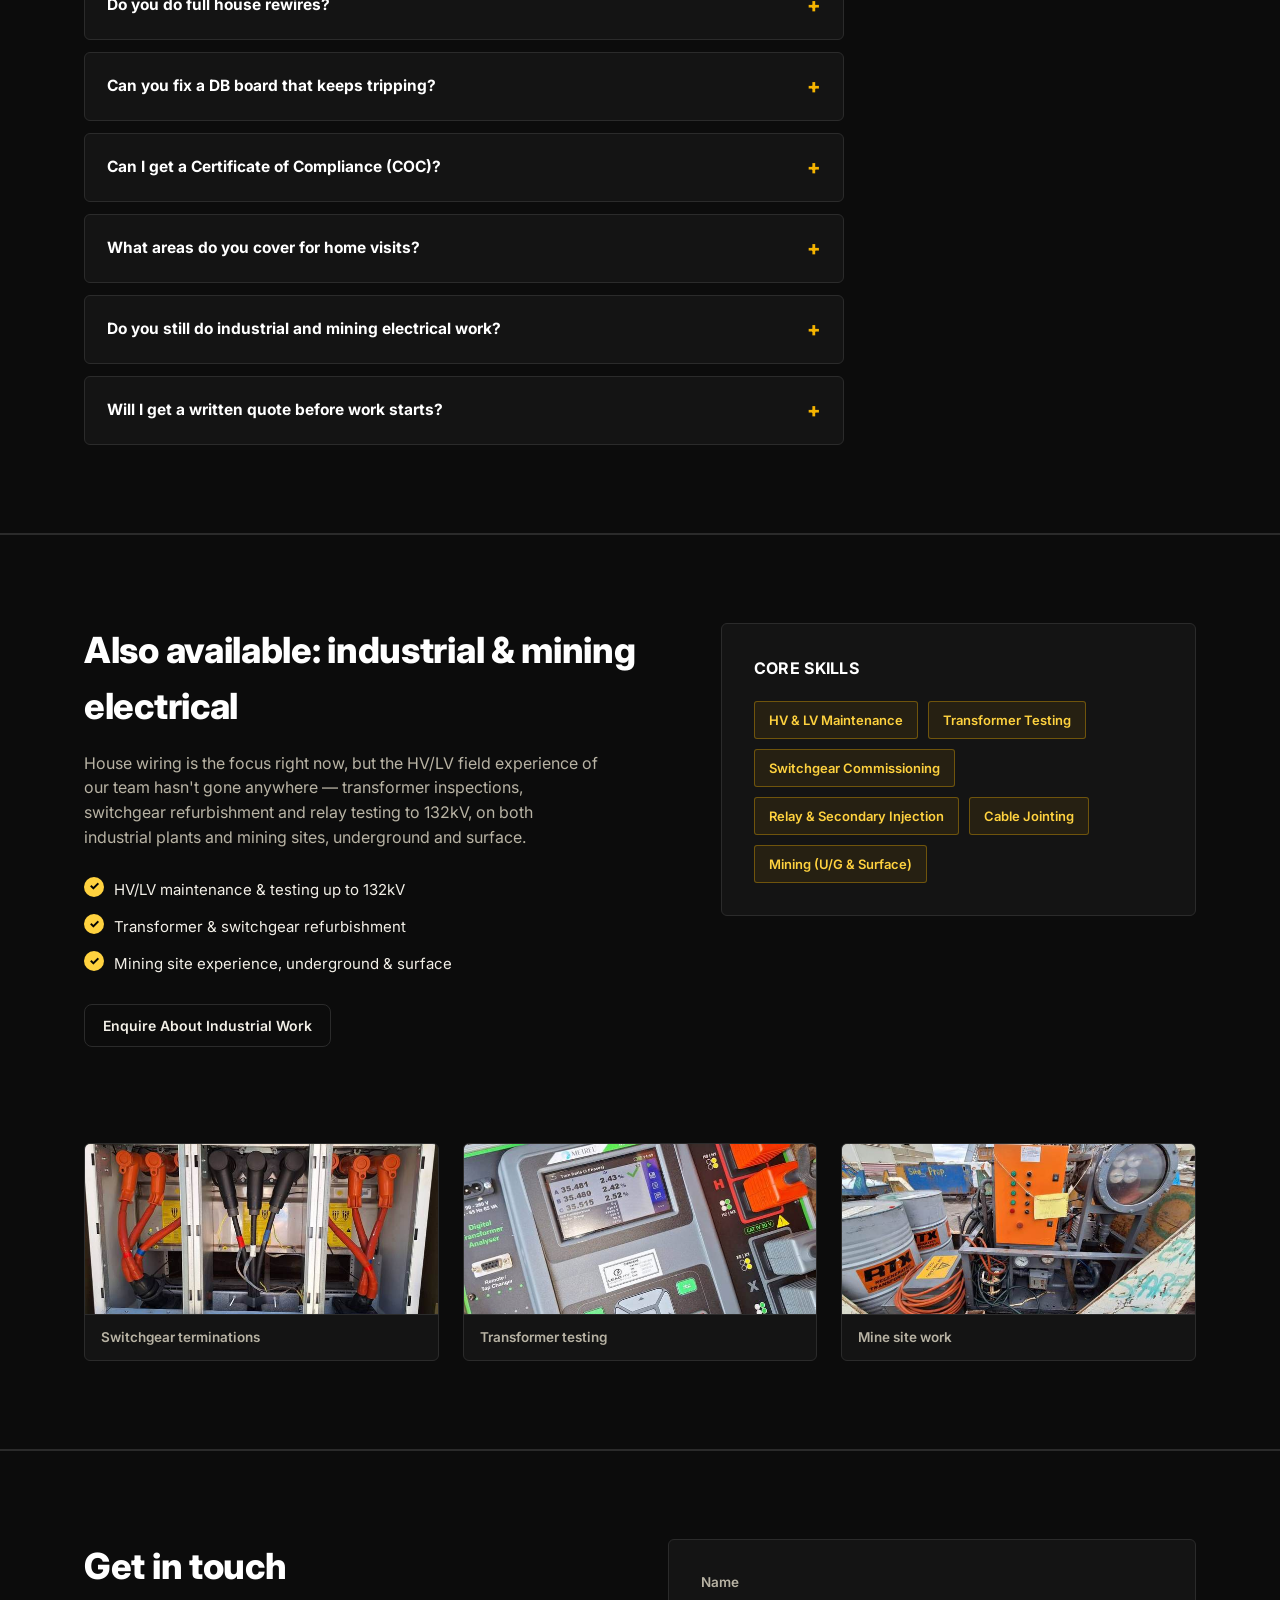
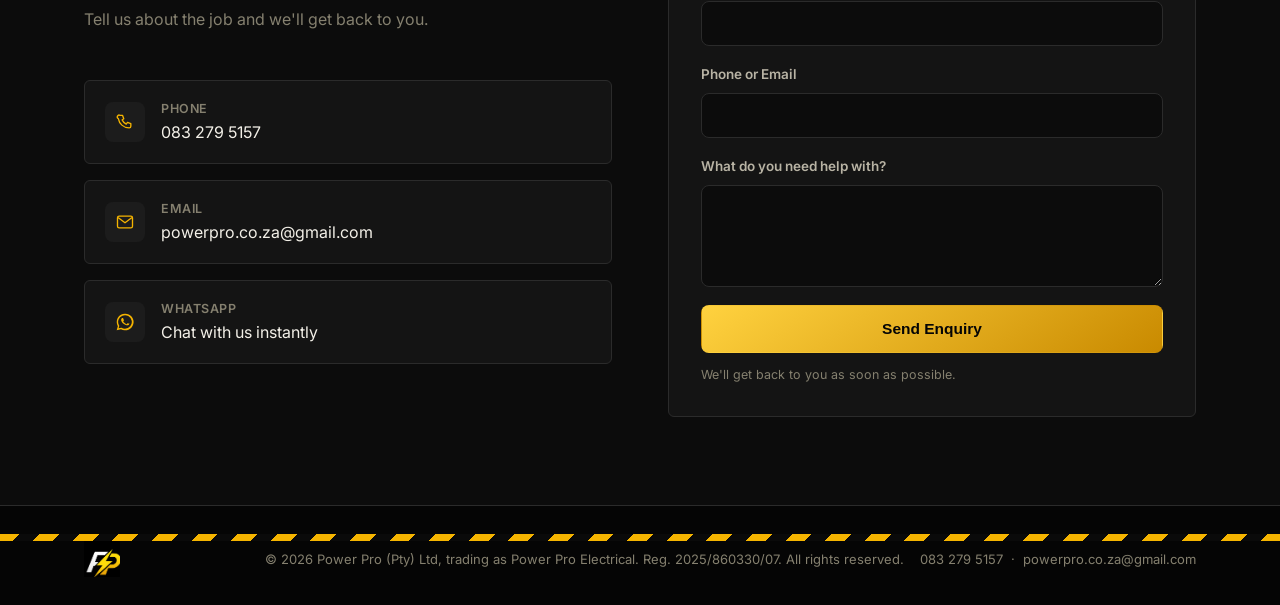
==== commit de19372e: "Change home base back to Polokwane on the site The business operates from Polokwane; Mookgopong is o" ====
--- a/index.html
+++ b/index.html
@@ -28,7 +28,6 @@
   "email": "powerpro.co.za@gmail.com",
   "url": "https://powerproservices.co.za/",
   "areaServed": [
-    {"@type": "City", "name": "Mookgopong"},
     {"@type": "City", "name": "Polokwane"},
     {"@type": "City", "name": "Mokopane"},
     {"@type": "City", "name": "Steelpoort"},
@@ -82,7 +81,7 @@
     {
       "@type": "Question",
       "name": "What areas do you cover for home visits?",
-      "acceptedAnswer": {"@type": "Answer", "text": "We’re based in Mookgopong and cover Limpopo (Polokwane, Mokopane, Steelpoort and surrounds) and Gauteng (Johannesburg, Pretoria, Ekurhuleni), for now, with travel available for bigger jobs further afield."}
+      "acceptedAnswer": {"@type": "Answer", "text": "We’re based in Polokwane and cover Limpopo (Mokopane, Steelpoort and surrounds) and Gauteng (Johannesburg, Pretoria, Ekurhuleni), for now, with travel available for bigger jobs further afield."}
     },
     {
       "@type": "Question",
@@ -203,7 +202,7 @@
     <div class="container coverage-inner">
       <div class="coverage-item">
         <h3>Local &amp; Reliable</h3>
-        <p>Based in Mookgopong and ready to help homes across Limpopo and Gauteng — real people, not a call centre.</p>
+        <p>Based in Polokwane and ready to help homes across Limpopo and Gauteng — real people, not a call centre.</p>
       </div>
       <div class="coverage-item">
         <h3>24/7 Emergency Call-Outs</h3>
@@ -221,8 +220,7 @@
       <h2 class="section-title">Areas We Serve</h2>
       <p class="section-lead">Home electrical work across Limpopo and Gauteng, for now.</p>
       <div class="grid areas-grid">
-        <div class="area-item"><h3>Mookgopong</h3><p>Our home base — house wiring across the town and surrounds.</p></div>
-        <div class="area-item"><h3>Polokwane</h3><p>House wiring and fault-finding call-outs.</p></div>
+        <div class="area-item"><h3>Polokwane</h3><p>Our home base — house wiring across the city and surrounds.</p></div>
         <div class="area-item"><h3>Mokopane</h3><p>House wiring and fault-finding call-outs.</p></div>
         <div class="area-item"><h3>Steelpoort</h3><p>Home electrical work by appointment.</p></div>
         <div class="area-item"><h3>Johannesburg</h3><p>House wiring and fault-finding call-outs.</p></div>
@@ -252,7 +250,7 @@
         </details>
         <details class="faq-item">
           <summary>What areas do you cover for home visits?</summary>
-          <p>We’re based in Mookgopong and cover Limpopo (Polokwane, Mokopane, Steelpoort and surrounds) and Gauteng (Johannesburg, Pretoria, Ekurhuleni), for now, with travel available for bigger jobs further afield.</p>
+          <p>We’re based in Polokwane and cover Limpopo (Mokopane, Steelpoort and surrounds) and Gauteng (Johannesburg, Pretoria, Ekurhuleni), for now, with travel available for bigger jobs further afield.</p>
         </details>
         <details class="faq-item">
           <summary>Do you still do industrial and mining electrical work?</summary>
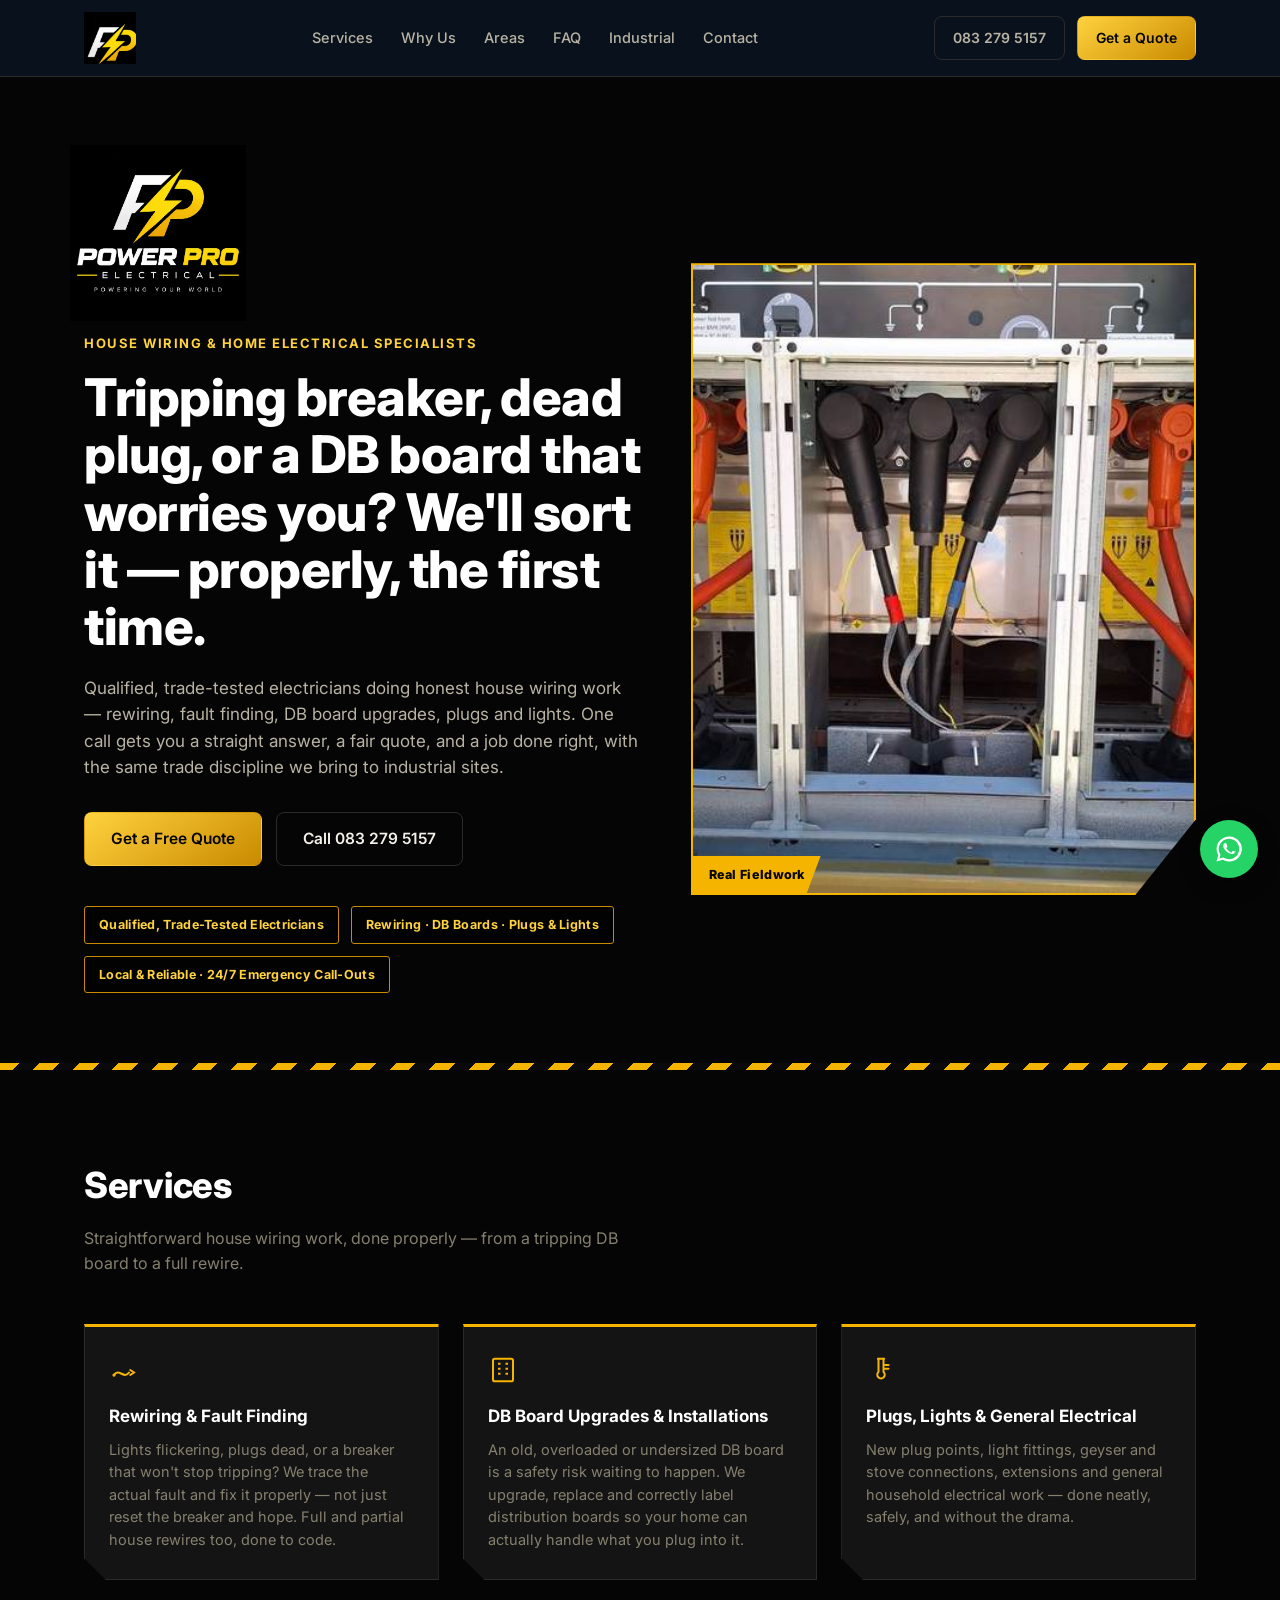
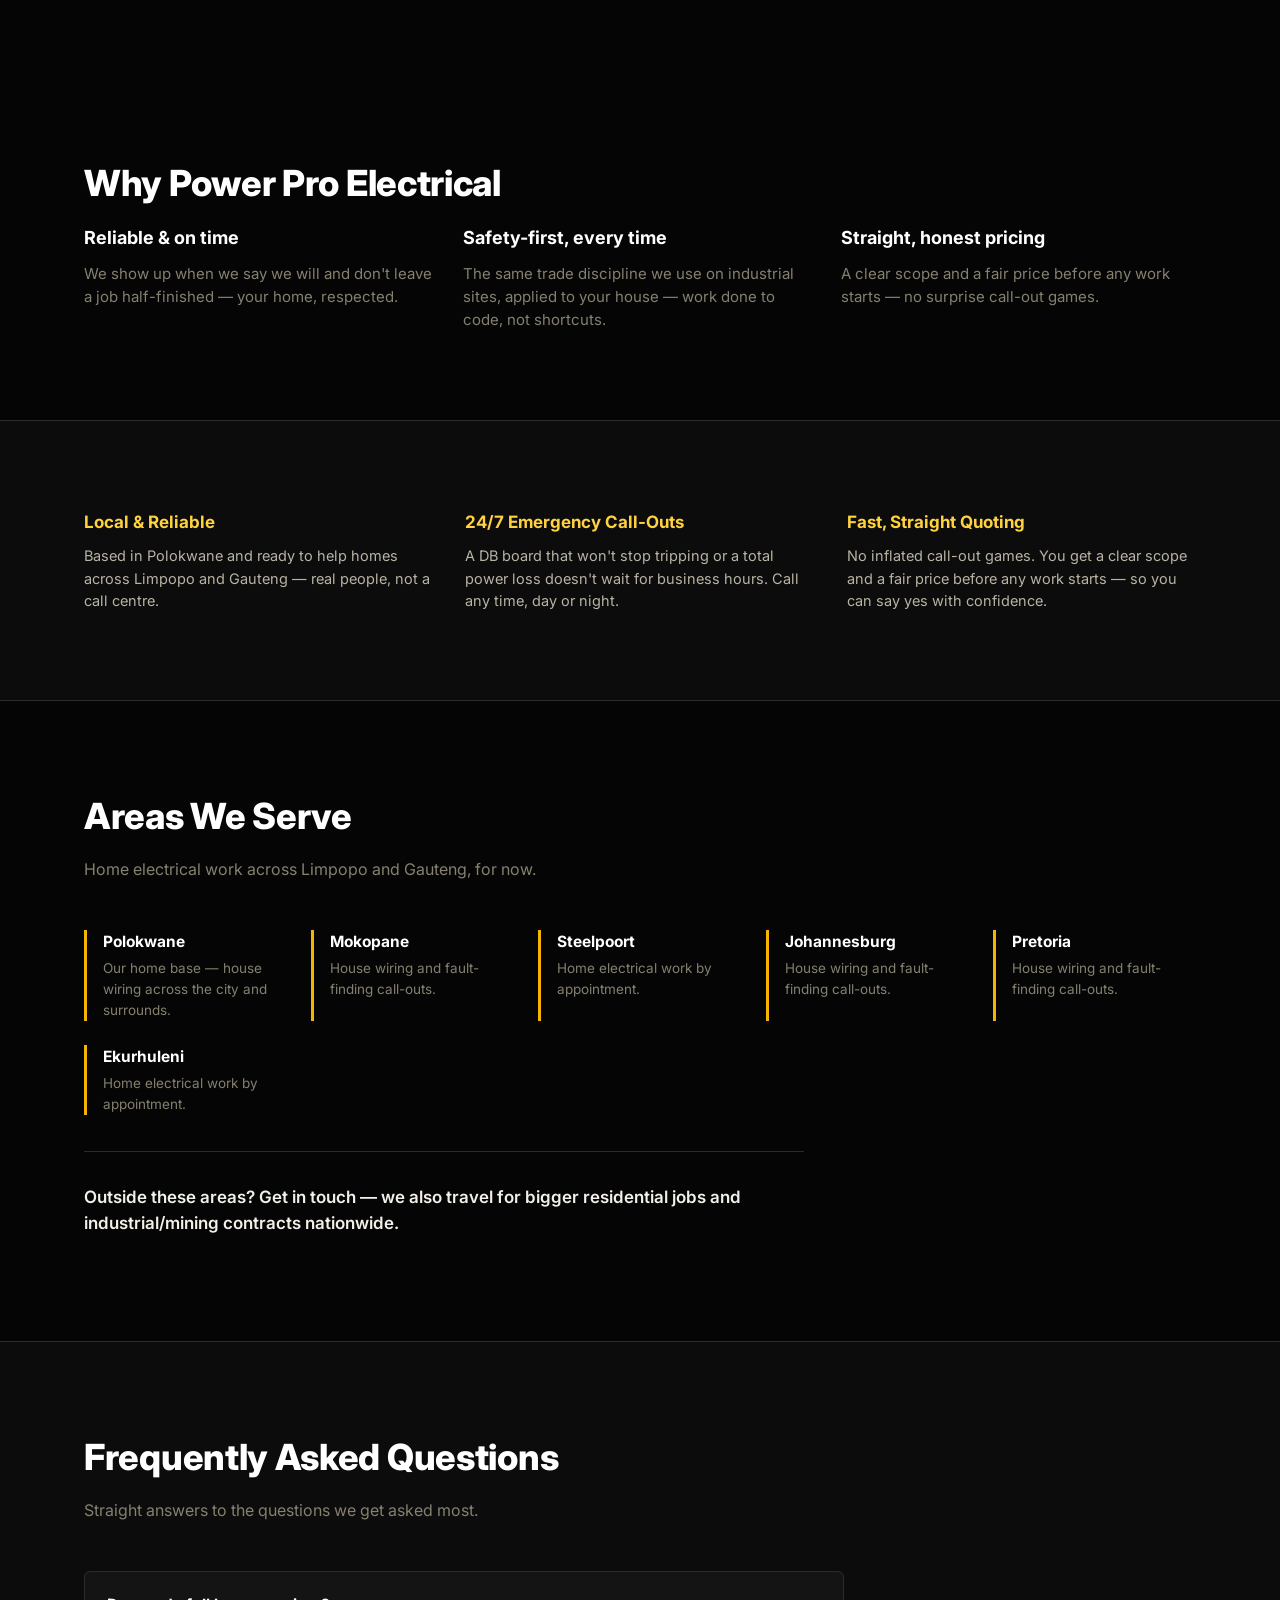
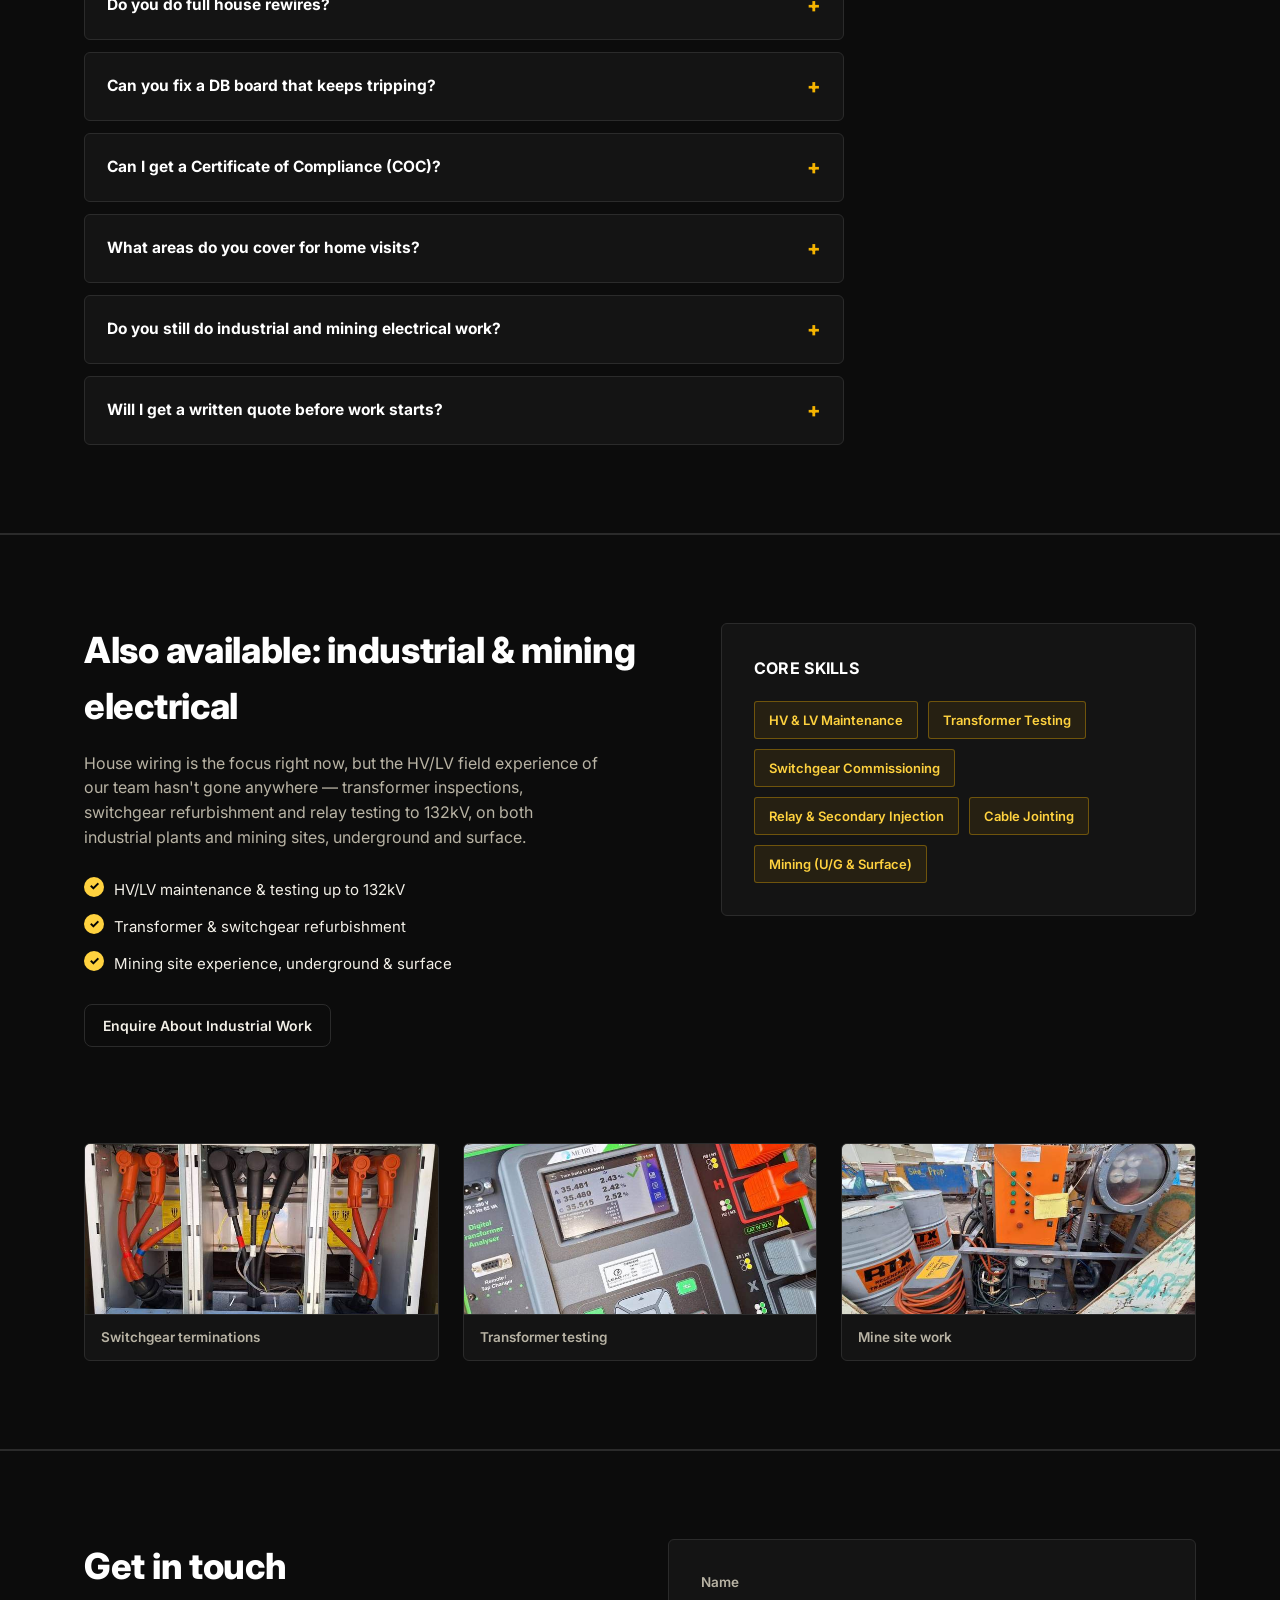
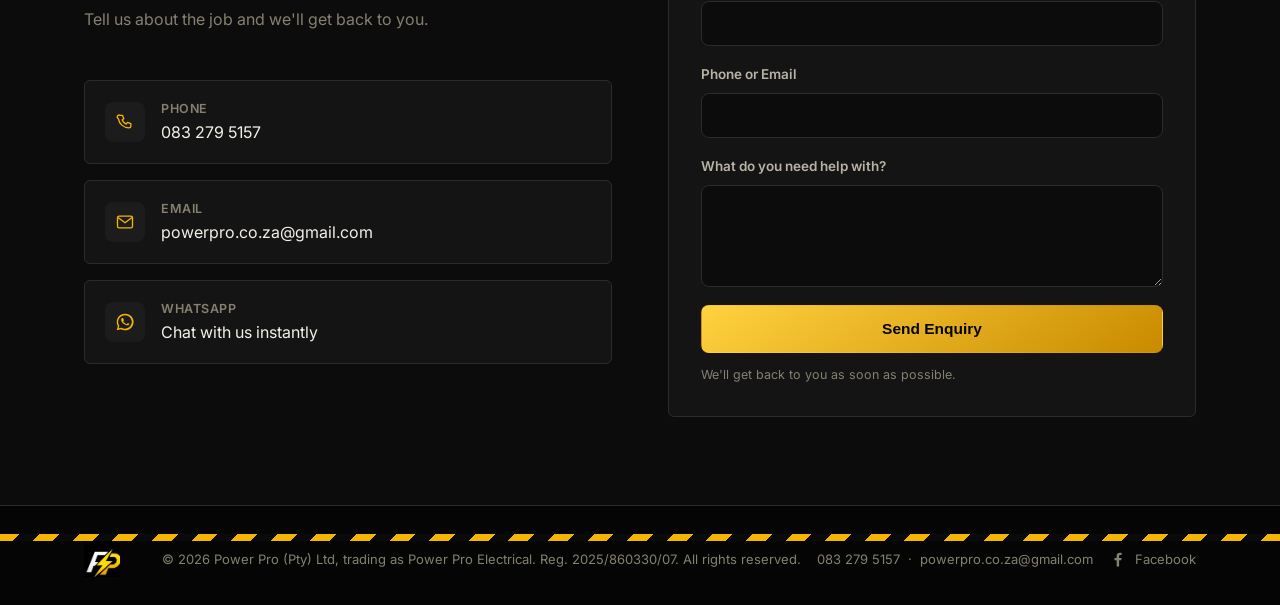
==== commit 4895b9b7: "Add Facebook page link to footer and structured data Co-Authored-By: Claude Sonnet 5.5 <noreply@anth" ====
--- a/index.html
+++ b/index.html
@@ -27,6 +27,7 @@
   "telephone": "+27832795157",
   "email": "powerpro.co.za@gmail.com",
   "url": "https://powerproservices.co.za/",
+  "sameAs": ["https://www.facebook.com/profile.php?id=61595314959142"],
   "areaServed": [
     {"@type": "City", "name": "Polokwane"},
     {"@type": "City", "name": "Mokopane"},
@@ -364,6 +365,10 @@
     <img src="images/logo-icon.png" alt="Power Pro Electrical" class="footer-logo">
     <span>&copy; <span id="year"></span> Power Pro (Pty) Ltd, trading as Power Pro Electrical. Reg. 2025/860330/07. All rights reserved.</span>
     <span class="footer-contact">083 279 5157 &nbsp;·&nbsp; powerpro.co.za@gmail.com</span>
+    <a href="https://www.facebook.com/profile.php?id=61595314959142" class="footer-social" target="_blank" rel="noopener" aria-label="Power Pro Electrical on Facebook">
+      <svg viewBox="0 0 24 24" fill="currentColor" aria-hidden="true"><path d="M13.5 22v-8.2h2.8l.5-3.3h-3.3V8.4c0-.9.3-1.6 1.7-1.6h1.7V3.9c-.3 0-1.3-.1-2.5-.1-2.5 0-4.2 1.5-4.2 4.3v2.4H7.3v3.3h2.9V22h3.3z"/></svg>
+      <span>Facebook</span>
+    </a>
   </div>
 </footer>
 
--- a/style.css
+++ b/style.css
@@ -727,6 +727,19 @@
 
 .footer-logo { width: 36px; height: 36px; margin-right: auto; }
 
+.footer-social {
+  display: inline-flex;
+  align-items: center;
+  gap: 8px;
+  color: var(--ink-mute);
+  text-decoration: none;
+  transition: color 0.15s;
+}
+
+.footer-social:hover { color: #fff; }
+
+.footer-social svg { width: 18px; height: 18px; }
+
 /* ---------- WhatsApp float ---------- */
 
 .whatsapp-float {
